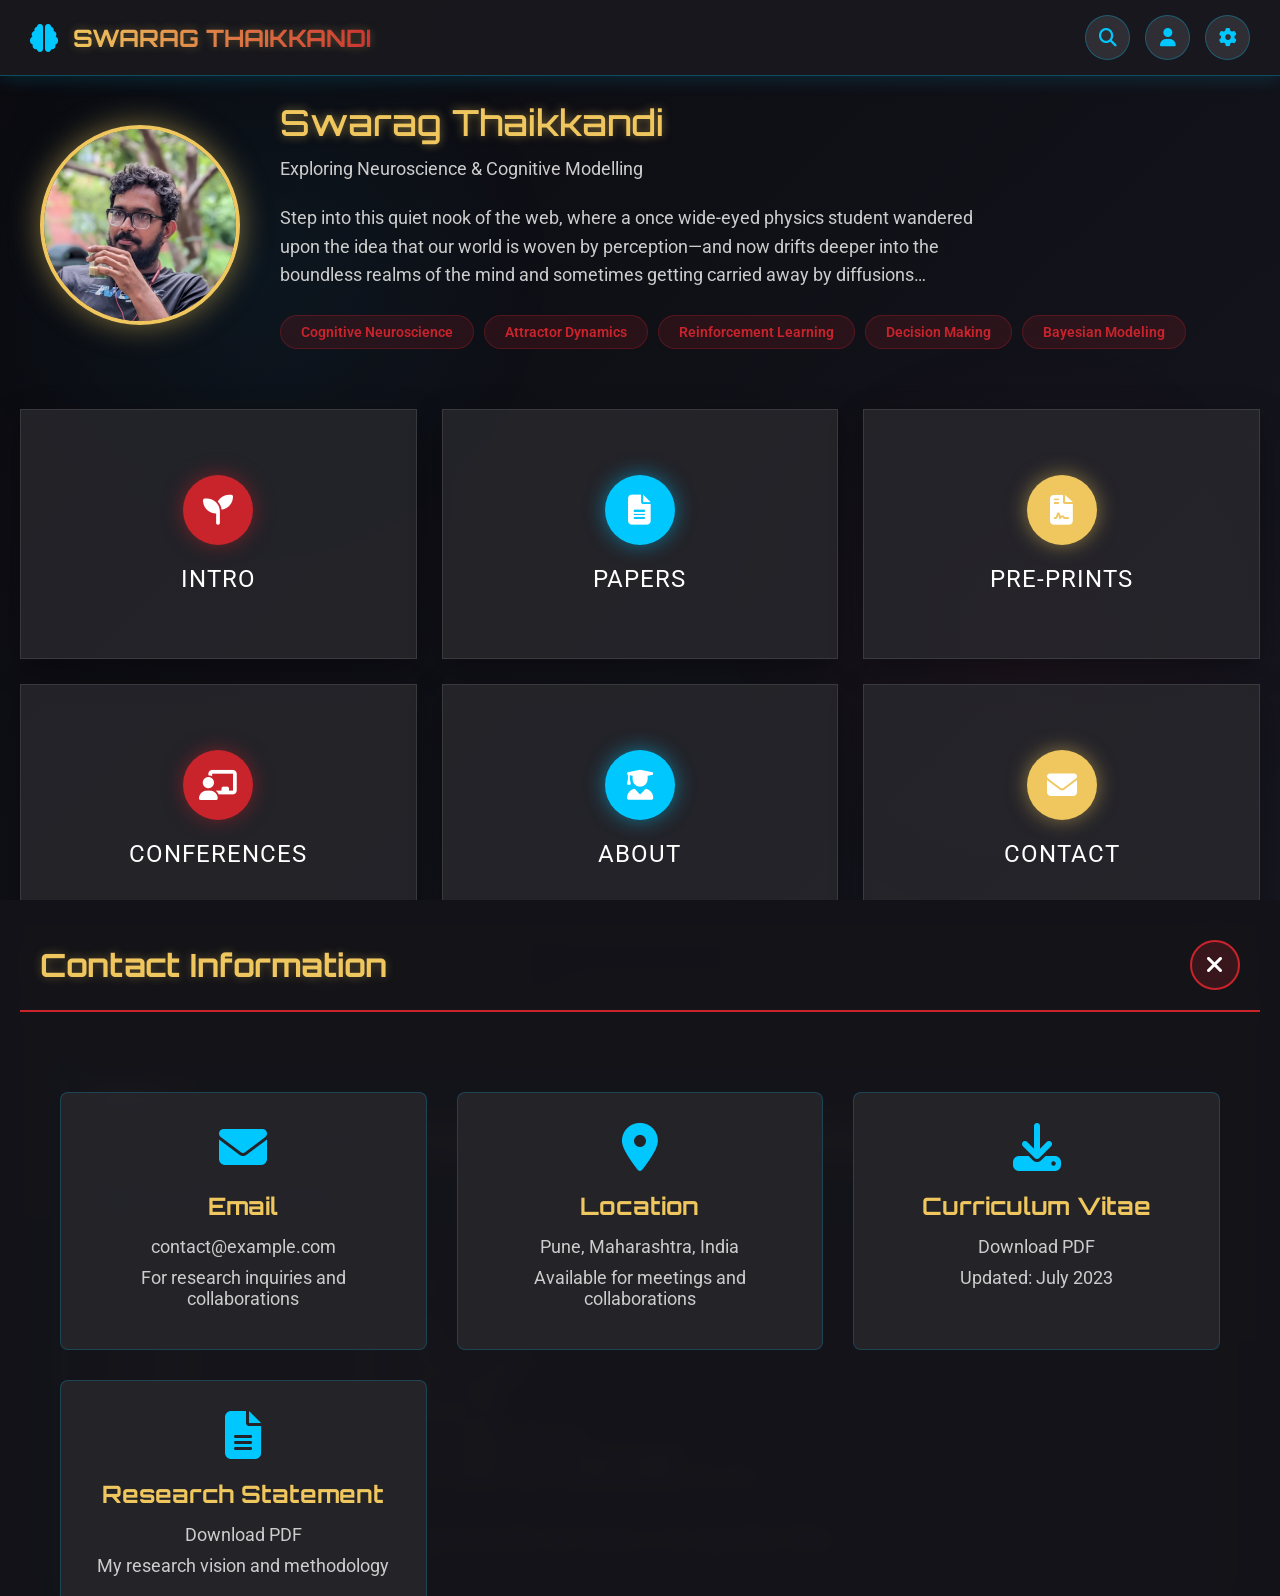
==== index.html @ bb3dae8c "Update index.html" ====
<!DOCTYPE html>
<html lang="en">
<head>
    <meta charset="UTF-8">
    <meta name="viewport" content="width=device-width, initial-scale=1.0">
    <title>Swarag Thaikkandi | Researcher</title>
    <link rel="stylesheet" href="https://cdnjs.cloudflare.com/ajax/libs/font-awesome/6.4.0/css/all.min.css">
    <link href="https://fonts.googleapis.com/css2?family=Orbitron:wght@400;500;700&family=Roboto:wght@300;400;500&display=swap" rel="stylesheet">
    <style>
        * {
            margin: 0;
            padding: 0;
            box-sizing: border-box;
        }

        :root {
            --ironman-red: #C9242C;
            --ironman-gold: #F0C75E;
            --arc-reactor-blue: #00C8FF;
            --windows-dark: #1D1D1D;
            --windows-gray: #3A3A3A;
            --windows-light: #F2F2F2;
            --transition: all 0.5s cubic-bezier(0.2, 0.8, 0.2, 1);
        }

        body {
            background: linear-gradient(135deg, #0a0a0f 0%, #1a1a25 100%);
            color: #fff;
            font-family: 'Roboto', sans-serif;
            min-height: 100vh;
            overflow-x: hidden;
            position: relative;
        }

        body::before {
            content: "";
            position: fixed;
            top: 0;
            left: 0;
            width: 100%;
            height: 100%;
            background: 
                radial-gradient(circle at 20% 30%, rgba(0, 200, 255, 0.05) 0%, transparent 25%),
                radial-gradient(circle at 80% 70%, rgba(192, 36, 44, 0.05) 0%, transparent 25%);
            z-index: -1;
            pointer-events: none;
        }

        /* Header with Iron Man styling */
        .app-bar {
            position: fixed;
            top: 0;
            left: 0;
            width: 100%;
            background: rgba(25, 25, 30, 0.95);
            backdrop-filter: blur(10px);
            padding: 15px 30px;
            display: flex;
            justify-content: space-between;
            align-items: center;
            z-index: 1000;
            box-shadow: 0 0 20px rgba(0, 200, 255, 0.2);
            border-bottom: 1px solid rgba(0, 200, 255, 0.3);
        }

        .app-title {
            display: flex;
            align-items: center;
            gap: 15px;
        }

        .app-title i {
            color: var(--arc-reactor-blue);
            font-size: 28px;
            animation: pulse 2s infinite;
        }

        .app-title h1 {
            font-family: 'Orbitron', sans-serif;
            font-weight: 700;
            font-size: 24px;
            background: linear-gradient(to right, var(--ironman-gold), var(--ironman-red));
            -webkit-background-clip: text;
            -webkit-text-fill-color: transparent;
            text-shadow: 0 0 10px rgba(240, 199, 94, 0.3);
        }

        .app-actions {
            display: flex;
            gap: 15px;
        }

        .app-btn {
            width: 45px;
            height: 45px;
            border-radius: 50%;
            background: rgba(255, 255, 255, 0.1);
            display: flex;
            align-items: center;
            justify-content: center;
            color: var(--arc-reactor-blue);
            font-size: 18px;
            transition: var(--transition);
            cursor: pointer;
            border: 1px solid rgba(0, 200, 255, 0.3);
        }

        .app-btn:hover {
            background: rgba(0, 200, 255, 0.2);
            transform: scale(1.1);
            box-shadow: 0 0 15px rgba(0, 200, 255, 0.4);
        }

        /* Main container */
        .start-screen {
            padding: 100px 20px 50px;
            max-width: 1400px;
            margin: 0 auto;
        }

        .profile-section {
            display: flex;
            align-items: center;
            gap: 40px;
            margin-bottom: 60px;
            padding: 0 20px;
        }

        .profile-image {
            width: 200px;
            height: 200px;
            border-radius: 50%;
            overflow: hidden;
            position: relative;
            border: 4px solid var(--ironman-gold);
            box-shadow: 0 0 30px rgba(240, 199, 94, 0.5);
        }

        .profile-image::before {
            content: "";
            position: absolute;
            top: -5px;
            left: -5px;
            right: -5px;
            bottom: -5px;
            border-radius: 50%;
            background: linear-gradient(45deg, var(--ironman-red), var(--ironman-gold), var(--arc-reactor-blue));
            z-index: -1;
            animation: rotate 10s linear infinite;
        }

        .profile-image img {
            width: 100%;
            height: 100%;
            object-fit: cover;
        }

        .profile-content {
            flex: 1;
        }

        .profile-content h2 {
            font-family: 'Orbitron', sans-serif;
            font-size: 36px;
            font-weight: 500;
            margin-bottom: 10px;
            color: var(--ironman-gold);
            text-shadow: 0 0 10px rgba(240, 199, 94, 0.5);
        }

        .profile-content p {
            font-size: 18px;
            margin-bottom: 20px;
            color: #ccc;
            max-width: 700px;
            line-height: 1.6;
        }

        .academic-tags {
            display: flex;
            flex-wrap: wrap;
            gap: 10px;
            margin-top: 25px;
        }

        .academic-tag {
            background: rgba(192, 36, 44, 0.15);
            color: var(--ironman-red);
            padding: 8px 20px;
            border-radius: 30px;
            font-size: 14px;
            font-weight: 600;
            border: 1px solid rgba(192, 36, 44, 0.3);
            transition: var(--transition);
        }

        .academic-tag:hover {
            background: rgba(192, 36, 44, 0.3);
            transform: translateY(-3px);
        }

        /* Windows 8 Tiles with flipping effect */
        .tiles-container {
            display: grid;
            grid-template-columns: repeat(auto-fill, minmax(300px, 1fr));
            gap: 25px;
            margin-top: 30px;
        }

        .tile-container {
            perspective: 1000px;
            height: 250px;
        }

        .win8-tile {
            width: 100%;
            height: 100%;
            position: relative;
            transform-style: preserve-3d;
            transition: transform 0.8s cubic-bezier(0.4, 0.2, 0.2, 1);
            cursor: pointer;
            border-radius: 0;
        }

        .tile-container:hover .win8-tile {
            transform: rotateY(180deg);
        }

        .tile-face {
            position: absolute;
            width: 100%;
            height: 100%;
            backface-visibility: hidden;
            display: flex;
            flex-direction: column;
            padding: 25px;
            overflow: hidden;
            border: 1px solid rgba(255, 255, 255, 0.1);
            box-shadow: 0 10px 30px rgba(0, 0, 0, 0.3);
        }

        .tile-front {
            background: rgba(40, 40, 45, 0.8);
            justify-content: center;
            align-items: center;
            text-align: center;
        }

        .tile-back {
            background: rgba(30, 30, 35, 0.95);
            transform: rotateY(180deg);
            justify-content: space-between;
        }

        .tile-icon {
            width: 70px;
            height: 70px;
            background: var(--ironman-red);
            border-radius: 50%;
            display: flex;
            align-items: center;
            justify-content: center;
            margin-bottom: 20px;
            color: white;
            font-size: 30px;
            box-shadow: 0 0 20px rgba(192, 36, 44, 0.5);
        }

        .tile-front h3 {
            font-size: 24px;
            font-weight: 400;
            color: #fff;
            text-transform: uppercase;
            letter-spacing: 1px;
        }

        .tile-back h4 {
            font-size: 20px;
            font-weight: 500;
            color: var(--ironman-gold);
            margin-bottom: 15px;
            font-family: 'Orbitron', sans-serif;
        }

        .tile-back p {
            color: #aaa;
            font-size: 15px;
            line-height: 1.6;
            margin-bottom: 15px;
        }

        .tile-back .tile-btn {
            align-self: flex-start;
            padding: 10px 25px;
            background: transparent;
            color: var(--arc-reactor-blue);
            border: 2px solid var(--arc-reactor-blue);
            font-weight: 600;
            font-size: 14px;
            cursor: pointer;
            transition: var(--transition);
            text-decoration: none;
            display: inline-flex;
            align-items: center;
            gap: 8px;
        }

        .tile-back .tile-btn:hover {
            background: rgba(0, 200, 255, 0.15);
            box-shadow: 0 0 15px rgba(0, 200, 255, 0.3);
        }

        /* Color Variations */
        .tile-blue .tile-icon {
            background: var(--arc-reactor-blue);
            box-shadow: 0 0 20px rgba(0, 200, 255, 0.5);
        }

        .tile-gold .tile-icon {
            background: var(--ironman-gold);
            box-shadow: 0 0 20px rgba(240, 199, 94, 0.5);
        }

        .tile-red .tile-icon {
            background: var(--ironman-red);
            box-shadow: 0 0 20px rgba(192, 36, 44, 0.5);
        }

        /* Section Panels */
        .section-panel {
            position: fixed;
            top: 0;
            left: 0;
            width: 100%;
            height: 100%;
            background: rgba(20, 20, 25, 0.95);
            backdrop-filter: blur(10px);
            z-index: 2000;
            padding: 20px;
            overflow-y: auto;
            transform: translateY(100%);
            transition: transform 0.8s cubic-bezier(0.4, 0.2, 0.2, 1);
            display: flex;
            flex-direction: column;
        }

        .section-panel.active {
            transform: translateY(0);
        }

        .panel-header {
            display: flex;
            justify-content: space-between;
            align-items: center;
            padding: 20px;
            border-bottom: 2px solid var(--ironman-red);
            margin-bottom: 30px;
        }

        .panel-header h2 {
            font-family: 'Orbitron', sans-serif;
            font-size: 32px;
            color: var(--ironman-gold);
            text-shadow: 0 0 10px rgba(240, 199, 94, 0.3);
        }

        .close-btn {
            width: 50px;
            height: 50px;
            border-radius: 50%;
            background: rgba(192, 36, 44, 0.2);
            display: flex;
            align-items: center;
            justify-content: center;
            color: #fff;
            font-size: 24px;
            cursor: pointer;
            transition: var(--transition);
            border: 2px solid var(--ironman-red);
        }

        .close-btn:hover {
            background: var(--ironman-red);
            transform: rotate(90deg);
        }

        .panel-content {
            padding: 20px;
            flex: 1;
            max-width: 1200px;
            margin: 0 auto;
            width: 100%;
        }

        /* Publication Sections */
        .pub-grid {
            display: grid;
            grid-template-columns: repeat(auto-fill, minmax(500px, 1fr));
            gap: 30px;
        }

        .pub-item {
            background: rgba(40, 40, 45, 0.8);
            padding: 25px;
            border-left: 4px solid var(--arc-reactor-blue);
            transition: var(--transition);
            position: relative;
            overflow: hidden;
        }

        .pub-item::before {
            content: "";
            position: absolute;
            top: 0;
            left: 0;
            width: 100%;
            height: 100%;
            background: linear-gradient(45deg, transparent, rgba(0, 200, 255, 0.05), transparent);
            z-index: -1;
        }

        .pub-item:hover {
            transform: translateY(-5px);
            box-shadow: 0 10px 30px rgba(0, 0, 0, 0.4);
            border-left: 4px solid var(--ironman-gold);
        }

        .pub-item h3 {
            font-size: 20px;
            font-weight: 500;
            margin-bottom: 12px;
            color: #fff;
        }

        .pub-authors {
            color: var(--arc-reactor-blue);
            margin-bottom: 12px;
            font-style: italic;
        }

        .pub-journal {
            color: var(--ironman-gold);
            font-weight: 600;
            margin-bottom: 15px;
            display: flex;
            align-items: center;
            gap: 8px;
        }

        .pub-journal i {
            color: var(--ironman-red);
        }

        .pub-links {
            display: flex;
            gap: 15px;
            margin-top: 20px;
        }

        .pub-link {
            display: flex;
            align-items: center;
            gap: 6px;
            color: var(--arc-reactor-blue);
            font-weight: 600;
            text-decoration: none;
            transition: var(--transition);
            padding: 8px 15px;
            background: rgba(0, 200, 255, 0.1);
            border-radius: 4px;
        }

        .pub-link:hover {
            background: rgba(0, 200, 255, 0.2);
            color: #fff;
        }
        
        /* New About and Code panel styles */
        .timeline {
            position: relative;
            max-width: 1000px;
            margin: 0 auto;
        }
        
        .timeline::before {
            content: '';
            position: absolute;
            width: 4px;
            background: var(--arc-reactor-blue);
            top: 0;
            bottom: 0;
            left: 50px;
            margin-left: -2px;
        }
        
        .timeline-item {
            position: relative;
            margin-bottom: 40px;
            display: flex;
        }
        
        .timeline-icon {
            width: 60px;
            height: 60px;
            border-radius: 50%;
            background: var(--ironman-red);
            display: flex;
            align-items: center;
            justify-content: center;
            color: white;
            font-size: 24px;
            margin-right: 30px;
            flex-shrink: 0;
            z-index: 1;
        }
        
        .timeline-content {
            background: rgba(40, 40, 45, 0.8);
            padding: 30px;
            border-radius: 8px;
            border-left: 4px solid var(--ironman-gold);
            flex-grow: 1;
        }
        
        .timeline-content h3 {
            color: var(--ironman-gold);
            margin-bottom: 15px;
        }
        
        .timeline-content p {
            color: #ccc;
            line-height: 1.6;
            margin-bottom: 10px;
        }
        
        .timeline-content ul {
            margin-top: 15px;
            padding-left: 20px;
        }
        
        .timeline-content li {
            margin-bottom: 8px;
            color: #ccc;
        }
        
        .skills-grid {
            display: grid;
            grid-template-columns: repeat(auto-fill, minmax(200px, 1fr));
            gap: 15px;
            margin-top: 15px;
        }
        
        .skill-card {
            background: rgba(30, 30, 35, 0.8);
            padding: 20px;
            border-radius: 8px;
            border: 1px solid rgba(0, 200, 255, 0.2);
        }
        
        .skill-card h4 {
            color: var(--arc-reactor-blue);
            margin-bottom: 10px;
            font-size: 16px;
        }
        
        .skill-card p {
            font-size: 14px;
            color: #aaa;
        }
        
        /* Code panel styles */
        .code-preview {
            background: #1a1a25;
            padding: 20px;
            border-radius: 8px;
            overflow: auto;
            margin: 20px 0;
            border: 1px solid rgba(0, 200, 255, 0.2);
        }
        
        .code-preview pre {
            color: #f8f8f2;
            font-family: 'Courier New', monospace;
            font-size: 14px;
            line-height: 1.5;
            margin: 0;
        }
        
        .feature-list {
            columns: 2;
            column-gap: 30px;
            margin: 20px 0;
        }
        
        .feature-list li {
            margin-bottom: 10px;
            color: #ccc;
            break-inside: avoid;
        }

        /* Contact Panel */
        .contact-info {
            display: grid;
            grid-template-columns: repeat(auto-fill, minmax(300px, 1fr));
            gap: 30px;
            margin-top: 30px;
        }

        .contact-card {
            background: rgba(40, 40, 45, 0.8);
            padding: 30px;
            border-radius: 8px;
            border: 1px solid rgba(0, 200, 255, 0.2);
            transition: var(--transition);
            text-align: center;
        }

        .contact-card:hover {
            transform: translateY(-10px);
            border-color: var(--ironman-red);
            box-shadow: 0 10px 30px rgba(192, 36, 44, 0.3);
        }

        .contact-card i {
            font-size: 48px;
            color: var(--arc-reactor-blue);
            margin-bottom: 20px;
        }

        .contact-card h3 {
            font-size: 24px;
            color: var(--ironman-gold);
            margin-bottom: 15px;
            font-family: 'Orbitron', sans-serif;
        }

        .contact-card p, .contact-card a {
            color: #ccc;
            font-size: 18px;
            text-decoration: none;
            transition: var(--transition);
            display: block;
            margin-bottom: 10px;
        }

        .contact-card a:hover {
            color: var(--arc-reactor-blue);
        }

        /* Footer */
        footer {
            background: rgba(15, 15, 20, 0.95);
            padding: 60px 20px 40px;
            margin-top: 80px;
            text-align: center;
            border-top: 1px solid rgba(0, 200, 255, 0.2);
        }

        .social-icons {
            display: flex;
            justify-content: center;
            gap: 25px;
            margin: 40px 0;
        }

        .social-icon {
            width: 60px;
            height: 60px;
            border-radius: 50%;
            background: rgba(40, 40, 45, 0.8);
            display: flex;
            align-items: center;
            justify-content: center;
            color: var(--arc-reactor-blue);
            font-size: 24px;
            transition: var(--transition);
            border: 1px solid rgba(0, 200, 255, 0.3);
        }

        .social-icon:hover {
            background: rgba(0, 200, 255, 0.2);
            transform: translateY(-8px);
            box-shadow: 0 10px 20px rgba(0, 200, 255, 0.3);
        }

        .copyright {
            color: #888;
            font-size: 14px;
            margin-top: 30px;
        }

        /* Animations */
        @keyframes pulse {
            0% { opacity: 0.8; }
            50% { opacity: 1; text-shadow: 0 0 15px rgba(0, 200, 255, 0.8); }
            100% { opacity: 0.8; }
        }

        @keyframes rotate {
            0% { transform: rotate(0deg); }
            100% { transform: rotate(360deg); }
        }

        @keyframes float {
            0% { transform: translateY(0px); }
            50% { transform: translateY(-15px); }
            100% { transform: translateY(0px); }
        }

        .tile-animate {
            animation: float 6s ease-in-out infinite;
        }

        .tile-delay-1 { animation-delay: 0.2s; }
        .tile-delay-2 { animation-delay: 0.4s; }
        .tile-delay-3 { animation-delay: 0.6s; }
        .tile-delay-4 { animation-delay: 0.8s; }

        /* Responsive */
        @media (max-width: 1000px) {
            .profile-section {
                flex-direction: column;
                text-align: center;
            }
            
            .academic-tags {
                justify-content: center;
            }
            
            .pub-grid {
                grid-template-columns: 1fr;
            }
            
            .feature-list {
                columns: 1;
            }
        }

        @media (max-width: 768px) {
            .tiles-container {
                grid-template-columns: 1fr;
            }
            
            .app-title h1 {
                font-size: 20px;
            }
            
            .profile-content h2 {
                font-size: 28px;
            }
            
            .panel-header h2 {
                font-size: 24px;
            }
            
            .contact-info {
                grid-template-columns: 1fr;
            }
            
            .timeline::before {
                left: 30px;
            }
            
            .timeline-item {
                flex-direction: column;
            }
            
            .timeline-icon {
                margin-right: 0;
                margin-bottom: 20px;
            }
        }
    </style>
</head>
<body>
    <!-- App Bar -->
    <div class="app-bar">
        <div class="app-title">
            <i class="fas fa-brain"></i>
            <h1>SWARAG THAIKKANDI</h1>
        </div>
        <div class="app-actions">
            <div class="app-btn">
                <i class="fas fa-search"></i>
            </div>
            <div class="app-btn">
                <i class="fas fa-user"></i>
            </div>
            <div class="app-btn">
                <i class="fas fa-cog"></i>
            </div>
        </div>
    </div>

    <!-- Start Screen -->
    <div class="start-screen">
        <div class="profile-section">
            <div class="profile-image tile-animate">
                <img src="images/142320710.png" alt="Swarag Thaikkandi">
            </div>
            <div class="profile-content">
                <h2>Swarag Thaikkandi</h2>
                <p>Exploring Neuroscience & Cognitive Modelling</p>
                <p>Step into this quiet nook of the web, where a once wide-eyed physics student wandered upon the idea that our world is woven by perception—and now drifts deeper into the boundless realms of the mind and sometimes getting carried away by diffusions…</p>
                
                <div class="academic-tags">
                    <div class="academic-tag">Cognitive Neuroscience</div>
                    <div class="academic-tag">Attractor Dynamics</div>
                    <div class="academic-tag">Reinforcement Learning</div>
                    <div class="academic-tag">Decision Making</div>
                    <div class="academic-tag">Bayesian Modeling</div>
                </div>
            </div>
        </div>

        <!-- Windows 8 Tiles with flipping effect -->
        <div class="tiles-container">
            <!-- Intro Tile -->
            <div class="tile-container">
                <div class="win8-tile" data-section="intro">
                    <div class="tile-face tile-front tile-red">
                        <div class="tile-icon">
                            <i class="fas fa-seedling"></i>
                        </div>
                        <h3>Intro</h3>
                    </div>
                    <div class="tile-face tile-back">
                        <h4>My Journey</h4>
                        <p>From physics to neuroscience and cognitive modeling. Explore my academic evolution and research philosophy.</p>
                        <a class="tile-btn open-section">
                            <i class="fas fa-book-open"></i> Read More
                        </a>
                    </div>
                </div>
            </div>

            <!-- Papers Tile -->
            <div class="tile-container">
                <div class="win8-tile" data-section="papers">
                    <div class="tile-face tile-front tile-blue">
                        <div class="tile-icon">
                            <i class="fas fa-file-alt"></i>
                        </div>
                        <h3>Papers</h3>
                    </div>
                    <div class="tile-face tile-back">
                        <h4>Published Research</h4>
                        <p>Peer-reviewed journal articles and publications in neuroscience and cognitive science.</p>
                        <a class="tile-btn open-section">
                            <i class="fas fa-scroll"></i> View Publications
                        </a>
                    </div>
                </div>
            </div>

            <!-- Pre-prints Tile -->
            <div class="tile-container">
                <div class="win8-tile" data-section="preprints">
                    <div class="tile-face tile-front tile-gold">
                        <div class="tile-icon">
                            <i class="fas fa-file-contract"></i>
                        </div>
                        <h3>Pre-prints</h3>
                    </div>
                    <div class="tile-face tile-back">
                        <h4>Work in Progress</h4>
                        <p>Pre-print publications and ongoing research projects awaiting peer review.</p>
                        <a class="tile-btn open-section">
                            <i class="fas fa-cloud-download-alt"></i> Access Pre-prints
                        </a>
                    </div>
                </div>
            </div>

            <!-- Conferences Tile -->
            <div class="tile-container">
                <div class="win8-tile" data-section="conferences">
                    <div class="tile-face tile-front tile-red">
                        <div class="tile-icon">
                            <i class="fas fa-chalkboard-teacher"></i>
                        </div>
                        <h3>Conferences</h3>
                    </div>
                    <div class="tile-face tile-back">
                        <h4>Presentations & Talks</h4>
                        <p>Conference proceedings, presentations, and invited talks in cognitive science.</p>
                        <a class="tile-btn open-section">
                            <i class="fas fa-microphone"></i> View Presentations
                        </a>
                    </div>
                </div>
            </div>

            <!-- About Tile -->
            <div class="tile-container">
                <div class="win8-tile" data-section="about">
                    <div class="tile-face tile-front tile-blue">
                        <div class="tile-icon">
                            <i class="fas fa-user-graduate"></i>
                        </div>
                        <h3>About</h3>
                    </div>
                    <div class="tile-face tile-back">
                        <h4>Academic Background</h4>
                        <p>My education, research interests, technical skills, and academic journey timeline.</p>
                        <a class="tile-btn open-section">
                            <i class="fas fa-history"></i> Explore Timeline
                        </a>
                    </div>
                </div>
            </div>

            <!-- Contact Tile -->
            <div class="tile-container">
                <div class="win8-tile" data-section="contact">
                    <div class="tile-face tile-front tile-gold">
                        <div class="tile-icon">
                            <i class="fas fa-envelope"></i>
                        </div>
                        <h3>Contact</h3>
                    </div>
                    <div class="tile-face tile-back">
                        <h4>Get In Touch</h4>
                        <p>Connect with me for collaborations, speaking engagements, or research inquiries.</p>
                        <a class="tile-btn open-section">
                            <i class="fas fa-paper-plane"></i> Reach Out
                        </a>
                    </div>
                </div>
            </div>

            <!-- Code Tile -->
            <div class="tile-container">
                <div class="win8-tile" data-section="code">
                    <div class="tile-face tile-front tile-red">
                        <div class="tile-icon">
                            <i class="fas fa-code"></i>
                        </div>
                        <h3>Code</h3>
                    </div>
                    <div class="tile-face tile-back">
                        <h4>Projects & Tools</h4>
                        <p>Open-source repositories, libraries, and tools developed for neuroscience research.</p>
                        <a class="tile-btn open-section">
                            <i class="fab fa-github"></i> Explore Code
                        </a>
                    </div>
                </div>
            </div>

            <!-- Blog Tile -->
            <div class="tile-container">
                <a href="https://swaragthaikkandi.blogspot.com" target="_blank" class="win8-tile">
                    <div class="tile-face tile-front tile-blue">
                        <div class="tile-icon">
                            <i class="fas fa-pen-nib"></i>
                        </div>
                        <h3>Blog</h3>
                    </div>
                    <div class="tile-face tile-back">
                        <h4>Personal Reflections</h4>
                        <p>Writings on neuroscience, cognitive science, and personal research experiences.</p>
                        <a href="https://swaragthaikkandi.blogspot.com" class="tile-btn">
                            <i class="fas fa-feather-alt"></i> Read Blog
                        </a>
                    </div>
                </a>
            </div>
        </div>
    </div>

    <!-- Section Panels -->
    <!-- Intro Panel -->
    <div class="section-panel" id="intro-panel">
        <div class="panel-header">
            <h2>Introduction</h2>
            <div class="close-btn">
                <i class="fas fa-times"></i>
            </div>
        </div>
        <div class="panel-content">
            <div class="pub-item">
                <h3>My Academic Journey</h3>
                <p>Raised in the heart of a village in Kerala, my academic journey emerged from contemplations on the meaning of self, life, and the enigma of reality. What particularly fascinated me was the intricate interplay between financial decisions, especially in a middle-class setting, and the pervasive spread of superstitious beliefs.</p>
                
                <p>The juxtaposition of significant life choices made with little deliberation alongside the propagation of unfounded beliefs challenged my understanding of objective truth. It compelled me to reevaluate reality through the lens of subjective beliefs, resembling the adaptive nature of a Bayesian model. This dual fascination forms the core of my research interests in neuroscience, decision-making, and cognitive modelling.</p>
                
                <p>I first fell for physics during my early days at IISER Pune. In my second year, I found myself wondering if there might be something even deeper than the physical reality we probe with equations and experiments—what truly shapes the world we perceive? A conversation with a humanities professor led me to Carlos Castaneda’s Teachings of Don Juan.</p>
            </div>
        </div>
    </div>
    
    <!-- Papers Panel -->
    <div class="section-panel" id="papers-panel">
        <div class="panel-header">
            <h2>Journal Publications</h2>
            <div class="close-btn">
                <i class="fas fa-times"></i>
            </div>
        </div>
        <div class="panel-content">
            <div class="pub-grid">
                <div class="pub-item">
                    <h3>Interpersonal heart rate synchrony predicts effective information processing in a naturalistic group decision-making task</h3>
                    <p class="pub-authors">Sharika, K. M., Thaikkandi, S., Nivedita, & Platt, M. L.</p>
                    <p class="pub-journal"><i class="fas fa-book"></i> Proceedings of the National Academy of Sciences 121(21), e2313801121</p>
                    <div class="pub-links">
                        <a href="https://doi.org/10.1073/pnas.2313801121" class="pub-link" target="_blank">
                            <i class="fas fa-external-link-alt"></i> View Publication
                        </a>
                        <a href="#" class="pub-link" target="_blank">
                            <i class="fas fa-file-pdf"></i> PDF
                        </a>
                    </div>
                </div>
            </div>
        </div>
    </div>
    
    <!-- Pre-prints Panel -->
    <div class="section-panel" id="preprints-panel">
        <div class="panel-header">
            <h2>Pre-print Publications</h2>
            <div class="close-btn">
                <i class="fas fa-times"></i>
            </div>
        </div>
        <div class="panel-content">
            <div class="pub-grid">
                <div class="pub-item">
                    <h3>Analyzing time series of unequal durations using Multidimensional Recurrence Quantification Analysis (MdRQA): validation and implementation using Python</h3>
                    <p class="pub-authors">Thaikkandi, S., Sharika, K. M.</p>
                    <p class="pub-journal"><i class="fas fa-archive"></i> arXiv preprint arXiv:2307.11675</p>
                    <div class="pub-links">
                        <a href="https://arxiv.org/abs/2307.11675" class="pub-link" target="_blank">
                            <i class="fas fa-external-link-alt"></i> View on arXiv
                        </a>
                        <a href="#" class="pub-link" target="_blank">
                            <i class="fas fa-file-pdf"></i> PDF
                        </a>
                    </div>
                </div>
                
                <div class="pub-item">
                    <h3>Mine is Merrier: A Process Description of the Robust In-Group Bias Across Contexts Using Perceptual-Matching Task</h3>
                    <p class="pub-authors">Baba, A., Thaikkandi, S., Verma, A.</p>
                    <p class="pub-journal"><i class="fas fa-archive"></i> PsyArxive preprint</p>
                    <div class="pub-links">
                        <a href="https://doi.org/10.31234/osf.io/s4vg8" class="pub-link" target="_blank">
                            <i class="fas fa-external-link-alt"></i> View Preprint
                        </a>
                        <a href="#" class="pub-link" target="_blank">
                            <i class="fas fa-file-pdf"></i> PDF
                        </a>
                    </div>
                </div>
            </div>
        </div>
    </div>
    
    <!-- Conferences Panel -->
    <div class="section-panel" id="conferences-panel">
        <div class="panel-header">
            <h2>Conference Presentations</h2>
            <div class="close-btn">
                <i class="fas fa-times"></i>
            </div>
        </div>
        <div class="panel-content">
            <div class="pub-grid">
                <div class="pub-item">
                    <h3>Interpersonal heart rate synchrony predicts effective group performance in a naturalistic collective decision-making task</h3>
                    <p class="pub-authors">Sharika, K. M., Thaikkandi, S., Nivedita, & Platt, M. L.</p>
                    <p class="pub-journal"><i class="fas fa-users"></i> Social and Affective Neuroscience Conference 2024. Toronto.</p>
                    <div class="pub-links">
                        <a href="https://socialaffectiveneuro.org/wp-content/uploads/2024/04/SANS-Conference-2024_Abstract-Book_April-8.pdf" class="pub-link" target="_blank">
                            <i class="fas fa-external-link-alt"></i> View Abstract Book
                        </a>
                    </div>
                </div>
                
                <div class="pub-item">
                    <h3>Effect of valence & uncertainty on reinforcement learning</h3>
                    <p class="pub-authors">Thaikkandi, S., & Sharika, K. M.</p>
                    <p class="pub-journal"><i class="fas fa-users"></i> Annual Conference of Cognitive Sciences (ACCS) 10. India.</p>
                    <div class="pub-links">
                        <a href="https://www.cgs.iitk.ac.in/user/accs10/files/ACCSX_Booklet.pdf" class="pub-link" target="_blank">
                            <i class="fas fa-external-link-alt"></i> View Booklet
                        </a>
                    </div>
                </div>
            </div>
        </div>
    </div>
    
    <!-- About Panel -->
    <div class="section-panel" id="about-panel">
        <div class="panel-header">
            <h2>About Me</h2>
            <div class="close-btn">
                <i class="fas fa-times"></i>
            </div>
        </div>
        <div class="panel-content">
            <div class="timeline">
                <div class="timeline-item">
                    <div class="timeline-icon">
                        <i class="fas fa-graduation-cap"></i>
                    </div>
                    <div class="timeline-content">
                        <h3>Indian Institute of Science Education and Research (IISER), Pune</h3>
                        <p><strong>Location:</strong> Pune, Maharashtra, India</p>
                        <p><em>
                            An autonomous institute under the Ministry of Education, Government of India.<br>
                            Declared as an Institute of National Importance by an Act of Parliament.<br>
                            Premier institute dedicated to research and teaching in the basic sciences.
                        </em></p>
                        <p><strong>Program:</strong> BS-MS Dual Degree (Division of Biology)</p>
                        <p><strong>Duration:</strong> 2018–2023</p>
                        <p><strong>CGPA:</strong> 8.2 / 10</p>
                        <p><strong>Master's Thesis:</strong> "Effect of Uncertainty and Valence in Reinforcement Learning" (GPA: 9.1 / 10)</p>
                    </div>
                </div>
                
                <div class="timeline-item">
                    <div class="timeline-icon">
                        <i class="fas fa-lightbulb"></i>
                    </div>
                    <div class="timeline-content">
                        <h3>Research Interests</h3>
                        <p>My research focuses on the intersection of neuroscience, cognitive modeling, and decision-making processes.</p>
                        <ul>
                            <li>Attractor dynamics in working memory</li>
                            <li>Reinforcement learning under uncertainty</li>
                            <li>Interpersonal physiological synchrony</li>
                            <li>Bayesian models of cognition</li>
                            <li>Social influences on decision-making</li>
                        </ul>
                    </div>
                </div>
                
                <div class="timeline-item">
                    <div class="timeline-icon">
                        <i class="fas fa-tools"></i>
                    </div>
                    <div class="timeline-content">
                        <h3>Technical Skills</h3>
                        <div class="skills-grid">
                            <div class="skill-card">
                                <h4>Programming</h4>
                                <p>Python, MATLAB, R, JavaScript</p>
                            </div>
                            <div class="skill-card">
                                <h4>Data Analysis</h4>
                                <p>Pandas, NumPy, SciPy, Statsmodels</p>
                            </div>
                            <div class="skill-card">
                                <h4>Modeling</h4>
                                <p>PyTorch, TensorFlow, Stan</p>
                            </div>
                            <div class="skill-card">
                                <h4>Visualization</h4>
                                <p>Matplotlib, Seaborn, Plotly</p>
                            </div>
                        </div>
                    </div>
                </div>
            </div>
        </div>
    </div>
    
    <!-- Code Panel -->
    <div class="section-panel" id="code-panel">
        <div class="panel-header">
            <h2>Codes & Packages</h2>
            <div class="close-btn">
                <i class="fas fa-times"></i>
            </div>
        </div>
        <div class="panel-content">
            <div class="pub-item">
                <h3>SMdRQA</h3>
                <p>SMdRQA is a Python package designed for conducting Sliding Window Multidimensional Recurrent Quantification Analysis (SMdRQA). This specialized analysis technique allows researchers to explore temporal patterns and dependencies in multidimensional data sequences using a sliding window approach.</p>
                <div class="pub-links" style="margin-top: 20px;">
                    <a href="https://swaragthaikkandi.github.io/SMdRQA/" class="pub-link" target="_blank">
                        <i class="fas fa-book"></i> Documentation
                    </a>
                    <a href="https://pypi.org/project/SMdRQA/" class="pub-link" target="_blank">
                        <i class="fab fa-python"></i> PyPI
                    </a>
                </div>
                
                <div class="code-preview">
                    <pre># Example usage of SMdRQA
from SMdRQA.RP_maker import RP_computer

from SMdRQA.Extract_from_RP import Mode
from SMdRQA.Extract_from_RP import Check_Int_Array
from SMdRQA.Extract_from_RP import Sliding_window
from SMdRQA.Extract_from_RP import Whole_window
from SMdRQA.Extract_from_RP import windowed_RP
from SMdRQA.Extract_from_RP import First_middle_last_avg
from SMdRQA.Extract_from_RP import First_middle_last_sliding_windows
from SMdRQA.Extract_from_RP import First_middle_last_sliding_windows_all_vars

# Create RPs
RP_computer(input_path, RP_dir)    # generating RPs and saving to the specified folder


# Compute RQA metrics and save
Dict_RPs=windowed_RP(window_size, 'RP')                                                      # Specifying window size and folder in which RPs are saved
First_middle_last_sliding_windows_all_vars(Dict_RPs,'example_data.csv')</pre>
                </div>
            </div>
            
            <div class="pub-item">
                <h3>Features</h3>
                <ul class="feature-list">
                    <li>Sliding window analysis of multidimensional time series</li>
                    <li>Multiple recurrence quantification measures</li>
                    <li>Efficient computation using NumPy</li>
                    <li>Comprehensive documentation with examples</li>
                    <li>Compatible with SciPy ecosystem</li>
                </ul>
            </div>
        </div>
    </div>
    
    <!-- Contact Panel -->
    <div class="section-panel" id="contact-panel">
        <div class="panel-header">
            <h2>Contact Information</h2>
            <div class="close-btn">
                <i class="fas fa-times"></i>
            </div>
        </div>
        <div class="panel-content">
            <div class="contact-info">
                <div class="contact-card">
                    <i class="fas fa-envelope"></i>
                    <h3>Email</h3>
                    <a href="mailto:contact@example.com">contact@example.com</a>
                    <p>For research inquiries and collaborations</p>
                </div>
                
                <div class="contact-card">
                    <i class="fas fa-map-marker-alt"></i>
                    <h3>Location</h3>
                    <p>Pune, Maharashtra, India</p>
                    <p>Available for meetings and collaborations</p>
                </div>
                
                <div class="contact-card">
                    <i class="fas fa-download"></i>
                    <h3>Curriculum Vitae</h3>
                    <a href="#">Download PDF</a>
                    <p>Updated: July 2023</p>
                </div>
                
                <div class="contact-card">
                    <i class="fas fa-file-alt"></i>
                    <h3>Research Statement</h3>
                    <a href="#">Download PDF</a>
                    <p>My research vision and methodology</p>
                </div>
            </div>
        </div>
    </div>

    <!-- Footer -->
    <footer>
        <div class="social-icons">
            <a href="https://x.com/swarag_t" class="social-icon" target="_blank">
                <i class="fab fa-twitter"></i>
            </a>
            <a href="https://in.linkedin.com/in/swarag-t-2b998a1b5" class="social-icon" target="_blank">
                <i class="fab fa-linkedin-in"></i>
            </a>
            <a href="https://github.com/SwaragThaikkandi" class="social-icon" target="_blank">
                <i class="fab fa-github"></i>
            </a>
            <a href="https://orcid.org/0009-0007-8101-2378" class="social-icon" target="_blank">
                <i class="fab fa-orcid"></i>
            </a>
            <a href="https://www.researchgate.net/profile/Swarag-Thaikkandi" class="social-icon" target="_blank">
                <i class="fab fa-researchgate"></i>
            </a>
            <a href="https://scholar.google.com/citations?user=fg81xJQAAAAJ&hl=en" class="social-icon" target="_blank">
                <i class="fas fa-graduation-cap"></i>
            </a>
        </div>
        
        <p class="copyright">© 2023 Swarag Thaikkandi. All rights reserved.<br></p>
    </footer>

    <script>
        // Initialize tile animations and section panels
        document.addEventListener('DOMContentLoaded', function() {
            // Add animation delays to tiles
            const tiles = document.querySelectorAll('.tile-container');
            tiles.forEach((tile, index) => {
                tile.classList.add(`tile-delay-${index % 4}`);
            });
            
            // App bar buttons functionality
            const appBtns = document.querySelectorAll('.app-btn');
            appBtns.forEach(btn => {
                btn.addEventListener('click', function() {
                    this.style.transform = 'scale(0.9)';
                    setTimeout(() => {
                        this.style.transform = '';
                    }, 300);
                    
                    // Simulate button actions
                    if (this.querySelector('.fa-search')) {
                        alert('Search functionality would open here');
                    } else if (this.querySelector('.fa-user')) {
                        alert('Profile options would appear here');
                    } else if (this.querySelector('.fa-cog')) {
                        alert('Settings panel would open here');
                    }
                });
            });
            
            // Section panel functionality
            const openButtons = document.querySelectorAll('.open-section');
            const closeButtons = document.querySelectorAll('.close-btn');
            const panels = document.querySelectorAll('.section-panel');
            
            // Open section panels
            openButtons.forEach(button => {
                button.addEventListener('click', function(e) {
                    e.preventDefault();
                    const tile = this.closest('.win8-tile');
                    const section = tile.getAttribute('data-section');
                    
                    // Hide all panels
                    panels.forEach(panel => {
                        panel.classList.remove('active');
                    });
                    
                    // Show the selected panel
                    const panelId = `${section}-panel`;
                    const panel = document.getElementById(panelId);
                    if (panel) {
                        panel.classList.add('active');
                        document.body.style.overflow = 'hidden';
                    }
                });
            });
            
            // Close section panels
            closeButtons.forEach(button => {
                button.addEventListener('click', function() {
                    const panel = this.closest('.section-panel');
                    panel.classList.remove('active');
                    document.body.style.overflow = '';
                });
            });
            
            // Close panel when clicking outside content
            panels.forEach(panel => {
                panel.addEventListener('click', function(e) {
                    if (e.target === this) {
                        this.classList.remove('active');
                        document.body.style.overflow = '';
                    }
                });
            });
        });
    </script>
</body>
</html>
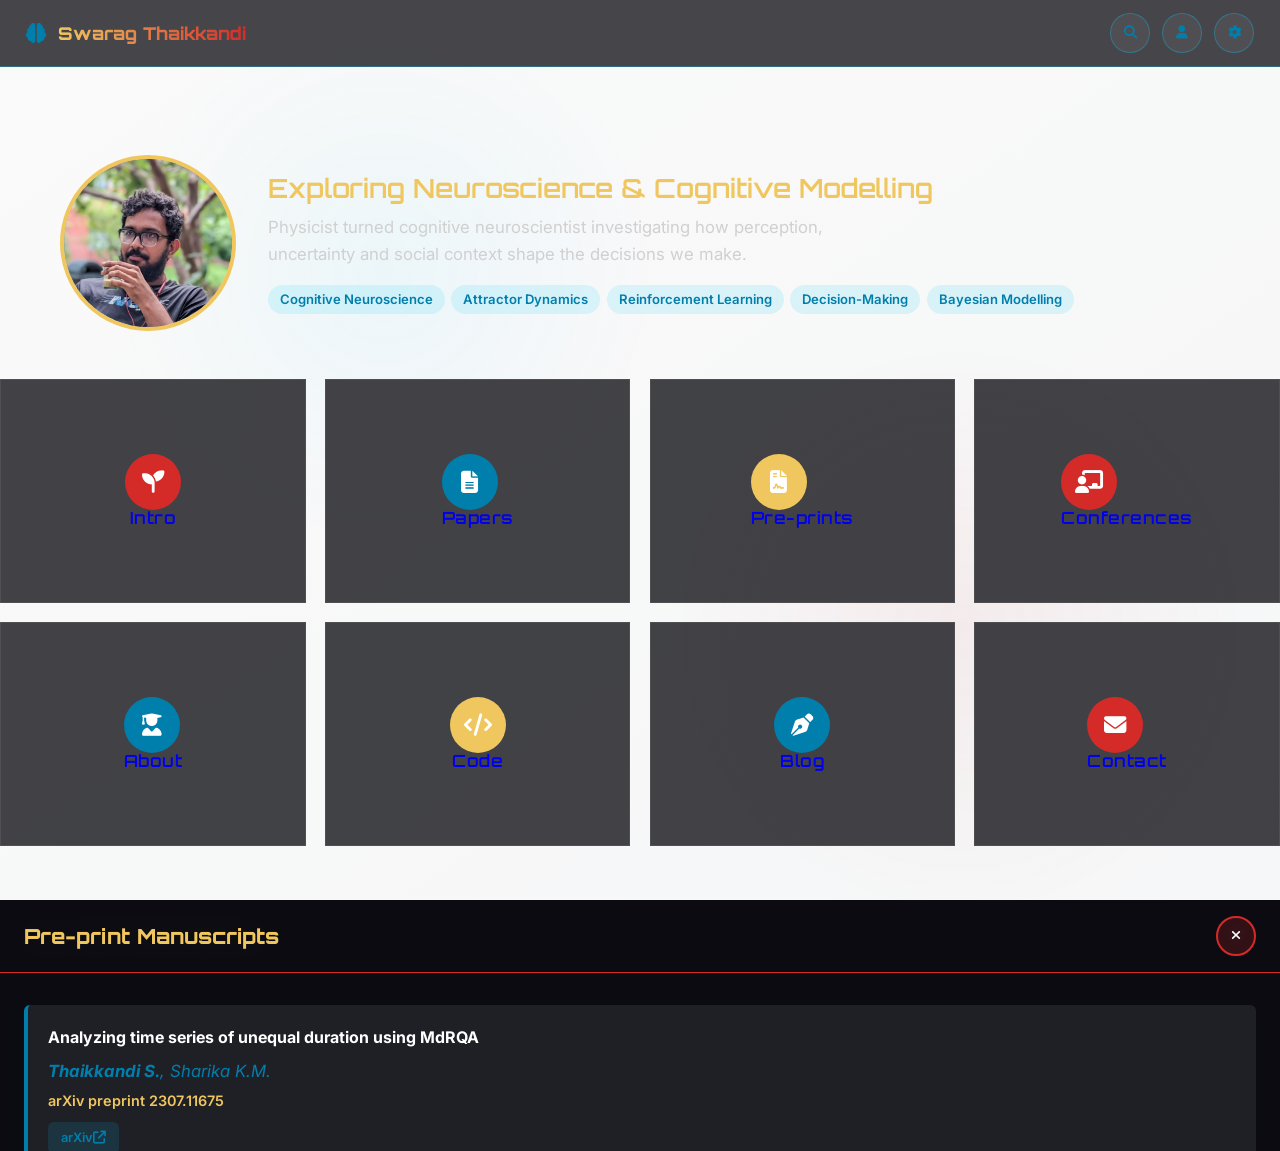
==== commit 11cb2a7a: "Update index.html" ====
--- a/index.html
+++ b/index.html
@@ -1,1373 +1,427 @@
 <!DOCTYPE html>
 <html lang="en">
 <head>
-    <meta charset="UTF-8">
-    <meta name="viewport" content="width=device-width, initial-scale=1.0">
-    <title>Swarag Thaikkandi | Researcher</title>
-    <link rel="stylesheet" href="https://cdnjs.cloudflare.com/ajax/libs/font-awesome/6.4.0/css/all.min.css">
-    <link href="https://fonts.googleapis.com/css2?family=Orbitron:wght@400;500;700&family=Roboto:wght@300;400;500&display=swap" rel="stylesheet">
-    <style>
-        * {
-            margin: 0;
-            padding: 0;
-            box-sizing: border-box;
-        }
-
-        :root {
-            --ironman-red: #C9242C;
-            --ironman-gold: #F0C75E;
-            --arc-reactor-blue: #00C8FF;
-            --windows-dark: #1D1D1D;
-            --windows-gray: #3A3A3A;
-            --windows-light: #F2F2F2;
-            --transition: all 0.5s cubic-bezier(0.2, 0.8, 0.2, 1);
-        }
-
-        body {
-            background: linear-gradient(135deg, #0a0a0f 0%, #1a1a25 100%);
-            color: #fff;
-            font-family: 'Roboto', sans-serif;
-            min-height: 100vh;
-            overflow-x: hidden;
-            position: relative;
-        }
-
-        body::before {
-            content: "";
-            position: fixed;
-            top: 0;
-            left: 0;
-            width: 100%;
-            height: 100%;
-            background: 
-                radial-gradient(circle at 20% 30%, rgba(0, 200, 255, 0.05) 0%, transparent 25%),
-                radial-gradient(circle at 80% 70%, rgba(192, 36, 44, 0.05) 0%, transparent 25%);
-            z-index: -1;
-            pointer-events: none;
-        }
-
-        /* Header with Iron Man styling */
-        .app-bar {
-            position: fixed;
-            top: 0;
-            left: 0;
-            width: 100%;
-            background: rgba(25, 25, 30, 0.95);
-            backdrop-filter: blur(10px);
-            padding: 15px 30px;
-            display: flex;
-            justify-content: space-between;
-            align-items: center;
-            z-index: 1000;
-            box-shadow: 0 0 20px rgba(0, 200, 255, 0.2);
-            border-bottom: 1px solid rgba(0, 200, 255, 0.3);
-        }
-
-        .app-title {
-            display: flex;
-            align-items: center;
-            gap: 15px;
-        }
-
-        .app-title i {
-            color: var(--arc-reactor-blue);
-            font-size: 28px;
-            animation: pulse 2s infinite;
-        }
-
-        .app-title h1 {
-            font-family: 'Orbitron', sans-serif;
-            font-weight: 700;
-            font-size: 24px;
-            background: linear-gradient(to right, var(--ironman-gold), var(--ironman-red));
-            -webkit-background-clip: text;
-            -webkit-text-fill-color: transparent;
-            text-shadow: 0 0 10px rgba(240, 199, 94, 0.3);
-        }
-
-        .app-actions {
-            display: flex;
-            gap: 15px;
-        }
-
-        .app-btn {
-            width: 45px;
-            height: 45px;
-            border-radius: 50%;
-            background: rgba(255, 255, 255, 0.1);
-            display: flex;
-            align-items: center;
-            justify-content: center;
-            color: var(--arc-reactor-blue);
-            font-size: 18px;
-            transition: var(--transition);
-            cursor: pointer;
-            border: 1px solid rgba(0, 200, 255, 0.3);
-        }
-
-        .app-btn:hover {
-            background: rgba(0, 200, 255, 0.2);
-            transform: scale(1.1);
-            box-shadow: 0 0 15px rgba(0, 200, 255, 0.4);
-        }
-
-        /* Main container */
-        .start-screen {
-            padding: 100px 20px 50px;
-            max-width: 1400px;
-            margin: 0 auto;
-        }
-
-        .profile-section {
-            display: flex;
-            align-items: center;
-            gap: 40px;
-            margin-bottom: 60px;
-            padding: 0 20px;
-        }
-
-        .profile-image {
-            width: 200px;
-            height: 200px;
-            border-radius: 50%;
-            overflow: hidden;
-            position: relative;
-            border: 4px solid var(--ironman-gold);
-            box-shadow: 0 0 30px rgba(240, 199, 94, 0.5);
-        }
-
-        .profile-image::before {
-            content: "";
-            position: absolute;
-            top: -5px;
-            left: -5px;
-            right: -5px;
-            bottom: -5px;
-            border-radius: 50%;
-            background: linear-gradient(45deg, var(--ironman-red), var(--ironman-gold), var(--arc-reactor-blue));
-            z-index: -1;
-            animation: rotate 10s linear infinite;
-        }
-
-        .profile-image img {
-            width: 100%;
-            height: 100%;
-            object-fit: cover;
-        }
-
-        .profile-content {
-            flex: 1;
-        }
-
-        .profile-content h2 {
-            font-family: 'Orbitron', sans-serif;
-            font-size: 36px;
-            font-weight: 500;
-            margin-bottom: 10px;
-            color: var(--ironman-gold);
-            text-shadow: 0 0 10px rgba(240, 199, 94, 0.5);
-        }
-
-        .profile-content p {
-            font-size: 18px;
-            margin-bottom: 20px;
-            color: #ccc;
-            max-width: 700px;
-            line-height: 1.6;
-        }
-
-        .academic-tags {
-            display: flex;
-            flex-wrap: wrap;
-            gap: 10px;
-            margin-top: 25px;
-        }
-
-        .academic-tag {
-            background: rgba(192, 36, 44, 0.15);
-            color: var(--ironman-red);
-            padding: 8px 20px;
-            border-radius: 30px;
-            font-size: 14px;
-            font-weight: 600;
-            border: 1px solid rgba(192, 36, 44, 0.3);
-            transition: var(--transition);
-        }
-
-        .academic-tag:hover {
-            background: rgba(192, 36, 44, 0.3);
-            transform: translateY(-3px);
-        }
-
-        /* Windows 8 Tiles with flipping effect */
-        .tiles-container {
-            display: grid;
-            grid-template-columns: repeat(auto-fill, minmax(300px, 1fr));
-            gap: 25px;
-            margin-top: 30px;
-        }
-
-        .tile-container {
-            perspective: 1000px;
-            height: 250px;
-        }
-
-        .win8-tile {
-            width: 100%;
-            height: 100%;
-            position: relative;
-            transform-style: preserve-3d;
-            transition: transform 0.8s cubic-bezier(0.4, 0.2, 0.2, 1);
-            cursor: pointer;
-            border-radius: 0;
-        }
-
-        .tile-container:hover .win8-tile {
-            transform: rotateY(180deg);
-        }
-
-        .tile-face {
-            position: absolute;
-            width: 100%;
-            height: 100%;
-            backface-visibility: hidden;
-            display: flex;
-            flex-direction: column;
-            padding: 25px;
-            overflow: hidden;
-            border: 1px solid rgba(255, 255, 255, 0.1);
-            box-shadow: 0 10px 30px rgba(0, 0, 0, 0.3);
-        }
-
-        .tile-front {
-            background: rgba(40, 40, 45, 0.8);
-            justify-content: center;
-            align-items: center;
-            text-align: center;
-        }
-
-        .tile-back {
-            background: rgba(30, 30, 35, 0.95);
-            transform: rotateY(180deg);
-            justify-content: space-between;
-        }
-
-        .tile-icon {
-            width: 70px;
-            height: 70px;
-            background: var(--ironman-red);
-            border-radius: 50%;
-            display: flex;
-            align-items: center;
-            justify-content: center;
-            margin-bottom: 20px;
-            color: white;
-            font-size: 30px;
-            box-shadow: 0 0 20px rgba(192, 36, 44, 0.5);
-        }
-
-        .tile-front h3 {
-            font-size: 24px;
-            font-weight: 400;
-            color: #fff;
-            text-transform: uppercase;
-            letter-spacing: 1px;
-        }
-
-        .tile-back h4 {
-            font-size: 20px;
-            font-weight: 500;
-            color: var(--ironman-gold);
-            margin-bottom: 15px;
-            font-family: 'Orbitron', sans-serif;
-        }
-
-        .tile-back p {
-            color: #aaa;
-            font-size: 15px;
-            line-height: 1.6;
-            margin-bottom: 15px;
-        }
-
-        .tile-back .tile-btn {
-            align-self: flex-start;
-            padding: 10px 25px;
-            background: transparent;
-            color: var(--arc-reactor-blue);
-            border: 2px solid var(--arc-reactor-blue);
-            font-weight: 600;
-            font-size: 14px;
-            cursor: pointer;
-            transition: var(--transition);
-            text-decoration: none;
-            display: inline-flex;
-            align-items: center;
-            gap: 8px;
-        }
-
-        .tile-back .tile-btn:hover {
-            background: rgba(0, 200, 255, 0.15);
-            box-shadow: 0 0 15px rgba(0, 200, 255, 0.3);
-        }
-
-        /* Color Variations */
-        .tile-blue .tile-icon {
-            background: var(--arc-reactor-blue);
-            box-shadow: 0 0 20px rgba(0, 200, 255, 0.5);
-        }
-
-        .tile-gold .tile-icon {
-            background: var(--ironman-gold);
-            box-shadow: 0 0 20px rgba(240, 199, 94, 0.5);
-        }
-
-        .tile-red .tile-icon {
-            background: var(--ironman-red);
-            box-shadow: 0 0 20px rgba(192, 36, 44, 0.5);
-        }
-
-        /* Section Panels */
-        .section-panel {
-            position: fixed;
-            top: 0;
-            left: 0;
-            width: 100%;
-            height: 100%;
-            background: rgba(20, 20, 25, 0.95);
-            backdrop-filter: blur(10px);
-            z-index: 2000;
-            padding: 20px;
-            overflow-y: auto;
-            transform: translateY(100%);
-            transition: transform 0.8s cubic-bezier(0.4, 0.2, 0.2, 1);
-            display: flex;
-            flex-direction: column;
-        }
-
-        .section-panel.active {
-            transform: translateY(0);
-        }
-
-        .panel-header {
-            display: flex;
-            justify-content: space-between;
-            align-items: center;
-            padding: 20px;
-            border-bottom: 2px solid var(--ironman-red);
-            margin-bottom: 30px;
-        }
-
-        .panel-header h2 {
-            font-family: 'Orbitron', sans-serif;
-            font-size: 32px;
-            color: var(--ironman-gold);
-            text-shadow: 0 0 10px rgba(240, 199, 94, 0.3);
-        }
-
-        .close-btn {
-            width: 50px;
-            height: 50px;
-            border-radius: 50%;
-            background: rgba(192, 36, 44, 0.2);
-            display: flex;
-            align-items: center;
-            justify-content: center;
-            color: #fff;
-            font-size: 24px;
-            cursor: pointer;
-            transition: var(--transition);
-            border: 2px solid var(--ironman-red);
-        }
-
-        .close-btn:hover {
-            background: var(--ironman-red);
-            transform: rotate(90deg);
-        }
-
-        .panel-content {
-            padding: 20px;
-            flex: 1;
-            max-width: 1200px;
-            margin: 0 auto;
-            width: 100%;
-        }
-
-        /* Publication Sections */
-        .pub-grid {
-            display: grid;
-            grid-template-columns: repeat(auto-fill, minmax(500px, 1fr));
-            gap: 30px;
-        }
-
-        .pub-item {
-            background: rgba(40, 40, 45, 0.8);
-            padding: 25px;
-            border-left: 4px solid var(--arc-reactor-blue);
-            transition: var(--transition);
-            position: relative;
-            overflow: hidden;
-        }
-
-        .pub-item::before {
-            content: "";
-            position: absolute;
-            top: 0;
-            left: 0;
-            width: 100%;
-            height: 100%;
-            background: linear-gradient(45deg, transparent, rgba(0, 200, 255, 0.05), transparent);
-            z-index: -1;
-        }
-
-        .pub-item:hover {
-            transform: translateY(-5px);
-            box-shadow: 0 10px 30px rgba(0, 0, 0, 0.4);
-            border-left: 4px solid var(--ironman-gold);
-        }
-
-        .pub-item h3 {
-            font-size: 20px;
-            font-weight: 500;
-            margin-bottom: 12px;
-            color: #fff;
-        }
-
-        .pub-authors {
-            color: var(--arc-reactor-blue);
-            margin-bottom: 12px;
-            font-style: italic;
-        }
-
-        .pub-journal {
-            color: var(--ironman-gold);
-            font-weight: 600;
-            margin-bottom: 15px;
-            display: flex;
-            align-items: center;
-            gap: 8px;
-        }
-
-        .pub-journal i {
-            color: var(--ironman-red);
-        }
-
-        .pub-links {
-            display: flex;
-            gap: 15px;
-            margin-top: 20px;
-        }
-
-        .pub-link {
-            display: flex;
-            align-items: center;
-            gap: 6px;
-            color: var(--arc-reactor-blue);
-            font-weight: 600;
-            text-decoration: none;
-            transition: var(--transition);
-            padding: 8px 15px;
-            background: rgba(0, 200, 255, 0.1);
-            border-radius: 4px;
-        }
-
-        .pub-link:hover {
-            background: rgba(0, 200, 255, 0.2);
-            color: #fff;
-        }
-        
-        /* New About and Code panel styles */
-        .timeline {
-            position: relative;
-            max-width: 1000px;
-            margin: 0 auto;
-        }
-        
-        .timeline::before {
-            content: '';
-            position: absolute;
-            width: 4px;
-            background: var(--arc-reactor-blue);
-            top: 0;
-            bottom: 0;
-            left: 50px;
-            margin-left: -2px;
-        }
-        
-        .timeline-item {
-            position: relative;
-            margin-bottom: 40px;
-            display: flex;
-        }
-        
-        .timeline-icon {
-            width: 60px;
-            height: 60px;
-            border-radius: 50%;
-            background: var(--ironman-red);
-            display: flex;
-            align-items: center;
-            justify-content: center;
-            color: white;
-            font-size: 24px;
-            margin-right: 30px;
-            flex-shrink: 0;
-            z-index: 1;
-        }
-        
-        .timeline-content {
-            background: rgba(40, 40, 45, 0.8);
-            padding: 30px;
-            border-radius: 8px;
-            border-left: 4px solid var(--ironman-gold);
-            flex-grow: 1;
-        }
-        
-        .timeline-content h3 {
-            color: var(--ironman-gold);
-            margin-bottom: 15px;
-        }
-        
-        .timeline-content p {
-            color: #ccc;
-            line-height: 1.6;
-            margin-bottom: 10px;
-        }
-        
-        .timeline-content ul {
-            margin-top: 15px;
-            padding-left: 20px;
-        }
-        
-        .timeline-content li {
-            margin-bottom: 8px;
-            color: #ccc;
-        }
-        
-        .skills-grid {
-            display: grid;
-            grid-template-columns: repeat(auto-fill, minmax(200px, 1fr));
-            gap: 15px;
-            margin-top: 15px;
-        }
-        
-        .skill-card {
-            background: rgba(30, 30, 35, 0.8);
-            padding: 20px;
-            border-radius: 8px;
-            border: 1px solid rgba(0, 200, 255, 0.2);
-        }
-        
-        .skill-card h4 {
-            color: var(--arc-reactor-blue);
-            margin-bottom: 10px;
-            font-size: 16px;
-        }
-        
-        .skill-card p {
-            font-size: 14px;
-            color: #aaa;
-        }
-        
-        /* Code panel styles */
-        .code-preview {
-            background: #1a1a25;
-            padding: 20px;
-            border-radius: 8px;
-            overflow: auto;
-            margin: 20px 0;
-            border: 1px solid rgba(0, 200, 255, 0.2);
-        }
-        
-        .code-preview pre {
-            color: #f8f8f2;
-            font-family: 'Courier New', monospace;
-            font-size: 14px;
-            line-height: 1.5;
-            margin: 0;
-        }
-        
-        .feature-list {
-            columns: 2;
-            column-gap: 30px;
-            margin: 20px 0;
-        }
-        
-        .feature-list li {
-            margin-bottom: 10px;
-            color: #ccc;
-            break-inside: avoid;
-        }
-
-        /* Contact Panel */
-        .contact-info {
-            display: grid;
-            grid-template-columns: repeat(auto-fill, minmax(300px, 1fr));
-            gap: 30px;
-            margin-top: 30px;
-        }
-
-        .contact-card {
-            background: rgba(40, 40, 45, 0.8);
-            padding: 30px;
-            border-radius: 8px;
-            border: 1px solid rgba(0, 200, 255, 0.2);
-            transition: var(--transition);
-            text-align: center;
-        }
-
-        .contact-card:hover {
-            transform: translateY(-10px);
-            border-color: var(--ironman-red);
-            box-shadow: 0 10px 30px rgba(192, 36, 44, 0.3);
-        }
-
-        .contact-card i {
-            font-size: 48px;
-            color: var(--arc-reactor-blue);
-            margin-bottom: 20px;
-        }
-
-        .contact-card h3 {
-            font-size: 24px;
-            color: var(--ironman-gold);
-            margin-bottom: 15px;
-            font-family: 'Orbitron', sans-serif;
-        }
-
-        .contact-card p, .contact-card a {
-            color: #ccc;
-            font-size: 18px;
-            text-decoration: none;
-            transition: var(--transition);
-            display: block;
-            margin-bottom: 10px;
-        }
-
-        .contact-card a:hover {
-            color: var(--arc-reactor-blue);
-        }
-
-        /* Footer */
-        footer {
-            background: rgba(15, 15, 20, 0.95);
-            padding: 60px 20px 40px;
-            margin-top: 80px;
-            text-align: center;
-            border-top: 1px solid rgba(0, 200, 255, 0.2);
-        }
-
-        .social-icons {
-            display: flex;
-            justify-content: center;
-            gap: 25px;
-            margin: 40px 0;
-        }
-
-        .social-icon {
-            width: 60px;
-            height: 60px;
-            border-radius: 50%;
-            background: rgba(40, 40, 45, 0.8);
-            display: flex;
-            align-items: center;
-            justify-content: center;
-            color: var(--arc-reactor-blue);
-            font-size: 24px;
-            transition: var(--transition);
-            border: 1px solid rgba(0, 200, 255, 0.3);
-        }
-
-        .social-icon:hover {
-            background: rgba(0, 200, 255, 0.2);
-            transform: translateY(-8px);
-            box-shadow: 0 10px 20px rgba(0, 200, 255, 0.3);
-        }
-
-        .copyright {
-            color: #888;
-            font-size: 14px;
-            margin-top: 30px;
-        }
-
-        /* Animations */
-        @keyframes pulse {
-            0% { opacity: 0.8; }
-            50% { opacity: 1; text-shadow: 0 0 15px rgba(0, 200, 255, 0.8); }
-            100% { opacity: 0.8; }
-        }
-
-        @keyframes rotate {
-            0% { transform: rotate(0deg); }
-            100% { transform: rotate(360deg); }
-        }
-
-        @keyframes float {
-            0% { transform: translateY(0px); }
-            50% { transform: translateY(-15px); }
-            100% { transform: translateY(0px); }
-        }
-
-        .tile-animate {
-            animation: float 6s ease-in-out infinite;
-        }
-
-        .tile-delay-1 { animation-delay: 0.2s; }
-        .tile-delay-2 { animation-delay: 0.4s; }
-        .tile-delay-3 { animation-delay: 0.6s; }
-        .tile-delay-4 { animation-delay: 0.8s; }
-
-        /* Responsive */
-        @media (max-width: 1000px) {
-            .profile-section {
-                flex-direction: column;
-                text-align: center;
-            }
-            
-            .academic-tags {
-                justify-content: center;
-            }
-            
-            .pub-grid {
-                grid-template-columns: 1fr;
-            }
-            
-            .feature-list {
-                columns: 1;
-            }
-        }
-
-        @media (max-width: 768px) {
-            .tiles-container {
-                grid-template-columns: 1fr;
-            }
-            
-            .app-title h1 {
-                font-size: 20px;
-            }
-            
-            .profile-content h2 {
-                font-size: 28px;
-            }
-            
-            .panel-header h2 {
-                font-size: 24px;
-            }
-            
-            .contact-info {
-                grid-template-columns: 1fr;
-            }
-            
-            .timeline::before {
-                left: 30px;
-            }
-            
-            .timeline-item {
-                flex-direction: column;
-            }
-            
-            .timeline-icon {
-                margin-right: 0;
-                margin-bottom: 20px;
-            }
-        }
-    </style>
+<meta charset="utf-8" />
+<meta name="viewport" content="width=device-width, initial-scale=1" />
+<title>Swarag Thaikkandi | Cognitive Neuroscientist</title>
+
+<!-- Icons & typefaces -->
+<link rel="stylesheet" href="https://cdnjs.cloudflare.com/ajax/libs/font-awesome/6.5.0/css/all.min.css" integrity="sha512-TX…" crossorigin="anonymous" referrerpolicy="no-referrer">
+<link href="https://fonts.googleapis.com/css2?family=Orbitron:wght@600;800&family=Inter:wght@300;400;600&display=swap" rel="stylesheet">
+
+<style>
+/* ---------- 1. CSS Variables ---------- */
+:root{
+  /* Brand */
+  --clr-primary:#c92b29; /* Iron-Man red */
+  --clr-primary-lite:#e05553;
+  --clr-accent:#f0c75e; /* gold */
+  --clr-info:#00c8ff;   /* arc-reactor blue */
+
+  /* Neutral surface */
+  --bg-900:#0d0d12;
+  --bg-800:#1a1a25;
+  --bg-700:#252530;
+
+  /* Typography */
+  --ff-display:'Orbitron',sans-serif;
+  --ff-body:'Inter',sans-serif;
+
+  --fs-400:clamp(.95rem,2.5vw,1.05rem);
+  --fs-600:1.25rem;
+  --fs-700:1.65rem;
+  --radius:6px;
+  --transition:.35s cubic-bezier(.4,.2,.2,1);
+}
+
+/* Light-mode override */
+@media (prefers-color-scheme:light){
+ :root{
+   --bg-900:#fafafa;
+   --bg-800:#f5f6f7;
+   --bg-700:#ececec;
+   --clr-primary:#d42b29;
+   --clr-primary-lite:#f06f6d;
+   --clr-info:#007fad;
+   color-scheme:light;
+ }
+ body{color:#222;}
+}
+
+/* ---------- 2. Global reset ---------- */
+*,*::before,*::after{box-sizing:border-box;margin:0;padding:0}
+body{
+  min-height:100vh;
+  background:linear-gradient(145deg,var(--bg-900),var(--bg-800));
+  font:400 var(--fs-400)/1.6 var(--ff-body);
+  color:#e8e8e8;
+  -webkit-font-smoothing:antialiased;
+}
+
+/* Subtle stars behind content */
+body::before{
+  content:"";
+  position:fixed;inset:0;pointer-events:none;z-index:-1;
+  background:
+    radial-gradient(circle at 30% 30%,rgba(0,200,255,.05),transparent 25%),
+    radial-gradient(circle at 75% 70%,rgba(201,43,41,.06),transparent 25%);
+}
+
+/* ---------- 3. App bar ---------- */
+.app-bar{
+  position:sticky;top:0;z-index:1000;
+  display:flex;justify-content:space-between;align-items:center;
+  padding:.8rem 1.6rem;
+  backdrop-filter:blur(10px);
+  background:rgba(25,25,30,.8);
+  border-bottom:1px solid rgba(0,200,255,.3);
+}
+.app-title{display:flex;align-items:center;gap:.75rem;font-size:var(--fs-600)}
+.app-title i{color:var(--clr-info);animation:pulse 2.5s infinite ease-in-out}
+.app-title span{
+  font:800 1.1rem var(--ff-display);
+  background:linear-gradient(90deg,var(--clr-accent),var(--clr-primary));
+  -webkit-background-clip:text;-webkit-text-fill-color:transparent;
+}
+.app-actions{display:flex;gap:.75rem}
+.app-btn{
+  width:2.5rem;height:2.5rem;border-radius:50%;
+  display:grid;place-content:center;
+  color:var(--clr-info);background:rgba(255,255,255,.05);
+  border:1px solid rgba(0,200,255,.3);cursor:pointer;
+  transition:var(--transition);
+}
+.app-btn:hover{transform:scale(1.12);background:rgba(0,200,255,.18)}
+.app-btn:focus-visible{outline:2px solid var(--clr-info);outline-offset:2px}
+
+/* ---------- 4. Hero section ---------- */
+.hero{display:grid;gap:2rem;align-items:center;
+      max-width:75rem;margin:5.5rem auto 3rem;padding:0 1.25rem}
+@media (min-width:46rem){.hero{grid-template-columns:auto 1fr}}
+.avatar{
+  width:11rem;aspect-ratio:1;border-radius:50%;
+  border:4px solid var(--clr-accent);position:relative;overflow:hidden}
+.avatar img{width:100%;height:100%;object-fit:cover}
+.avatar::after{ /* rotating gradient ring */
+  content:"";position:absolute;inset:-6px;border-radius:50%;
+  background:conic-gradient(var(--clr-primary),var(--clr-accent),var(--clr-info),var(--clr-primary));
+  animation:spin 16s linear infinite;z-index:-1
+}
+.hero h1{
+  font:600 var(--fs-700) var(--ff-display);
+  color:var(--clr-accent);margin-bottom:.6rem}
+.hero p{max-width:40rem;margin-bottom:1.1rem;color:#d0d0d0}
+.tag-list{display:flex;flex-wrap:wrap;gap:.4rem}
+.tag{
+  padding:.25rem .75rem;border-radius:9999px;
+  background:rgba(0,200,255,.12);
+  font-size:.82rem;color:var(--clr-info);font-weight:600}
+
+/* ---------- 5. Tile grid ---------- */
+.tiles{
+  --min:16rem;
+  display:grid;gap:1.2rem;
+  grid-template-columns:repeat(auto-fit,minmax(min(100%,var(--min)),1fr));
+  margin-top:2.5rem
+}
+/* container gives 3D perspective */
+.tile{
+  perspective:1000px;height:14rem;position:relative
+}
+.tile-inner{
+  height:100%;width:100%;
+  transform-style:preserve-3d;transition:transform .7s;
+  border-radius:var(--radius);overflow:hidden;
+}
+.tile:hover .tile-inner,
+.tile:focus-within .tile-inner{
+  transform:rotateY(180deg)
+}
+/* reduced-motion users skip flip */
+@media (prefers-reduced-motion:reduce){
+  .tile:hover .tile-inner,
+  .tile:focus-within .tile-inner{transform:none}
+}
+
+/* front & back */
+.tile-face{
+  position:absolute;inset:0;display:grid;place-content:center;
+  backface-visibility:hidden;text-align:center;padding:1.25rem;
+  border:1px solid rgba(255,255,255,.07)
+}
+.tile-front{background:rgba(40,40,45,.88)}
+.tile-back{
+  transform:rotateY(180deg);
+  background:rgba(30,30,35,.96);gap:.9rem;justify-content:center
+}
+.tile-icon{
+  width:3.5rem;aspect-ratio:1;border-radius:50%;
+  display:grid;place-content:center;font-size:1.4rem;
+  color:#fff;margin-inline:auto .8rem .65rem 0;
+}
+.tile-red   .tile-icon{background:var(--clr-primary)}
+.tile-blue  .tile-icon{background:var(--clr-info)}
+.tile-gold  .tile-icon{background:var(--clr-accent)}
+.tile-front h3{font:600 1.05rem/1 var(--ff-display);letter-spacing:.03em}
+.tile-back h4{font:600 1rem var(--ff-display);color:var(--clr-accent)}
+.tile-back p{font-size:.88rem;color:#bdbdbd}
+.tile-btn{
+  display:inline-flex;align-items:center;gap:.4rem;
+  margin-top:.4rem;padding:.45rem .9rem;border-radius:var(--radius);
+  color:var(--clr-info);border:2px solid var(--clr-info);
+  background:transparent;font-size:.85rem;font-weight:600;
+  text-decoration:none;transition:var(--transition)
+}
+.tile-btn:hover{background:rgba(0,200,255,.18);color:#fff}
+
+/* focus ring for tiles */
+.tile > a:focus-visible{outline:3px solid var(--clr-info);outline-offset:4px}
+
+/* ---------- 6. Panels ---------- */
+.panel{
+  position:fixed;inset:0;
+  background:rgba(12,12,18,.96);
+  backdrop-filter:blur(12px);
+  transform:translateY(100%);
+  transition:transform .6s cubic-bezier(.4,.2,.2,1);
+  z-index:2000;display:flex;flex-direction:column;
+}
+.panel[data-open="true"]{transform:none}
+.panel-header{
+  display:flex;justify-content:space-between;align-items:center;
+  padding:1rem 1.5rem;border-bottom:1px solid var(--clr-primary);
+}
+.panel-header h2{font:800 1.3rem var(--ff-display);color:var(--clr-accent)}
+.panel-close{
+  width:2.5rem;aspect-ratio:1;border-radius:50%;cursor:pointer;
+  display:grid;place-content:center;background:rgba(201,43,41,.2);
+  border:2px solid var(--clr-primary);transition:var(--transition);color:#fff
+}
+.panel-close:hover{background:var(--clr-primary)}
+.panel-body{overflow-y:auto;padding:2rem 1.5rem;flex:1}
+.pub-grid{
+  display:grid;gap:1.5rem;grid-template-columns:repeat(auto-fit,minmax(22rem,1fr))
+}
+.pub{
+  background:rgba(35,35,42,.85);padding:1.25rem;border-left:4px solid var(--clr-info);
+  border-radius:var(--radius);transition:var(--transition)
+}
+.pub:hover{transform:translateY(-5px);border-left-color:var(--clr-accent)}
+.pub h3{font-size:1rem;margin-bottom:.45rem;color:#fff}
+.pub-auth{font-style:italic;color:var(--clr-info);margin-bottom:.3rem}
+.pub-meta{font-weight:600;color:var(--clr-accent);margin-bottom:.4rem;font-size:.9rem}
+.pub-links{display:flex;gap:.75rem;flex-wrap:wrap;margin-top:.6rem}
+.link-btn{
+  padding:.35rem .8rem;border-radius:var(--radius);
+  background:rgba(0,200,255,.12);color:var(--clr-info);font-weight:600;
+  font-size:.8rem;text-decoration:none;transition:var(--transition)
+}
+.link-btn:hover{background:rgba(0,200,255,.22);color:#fff}
+
+/* ---------- 7. Footer ---------- */
+footer{
+  text-align:center;padding:3rem 1rem 4rem;margin-top:5rem;
+  background:rgba(20,20,26,.9);border-top:1px solid rgba(0,200,255,.25)
+}
+.social{display:flex;justify-content:center;gap:1rem;margin:.8rem 0 1.8rem}
+.social a{
+  width:2.75rem;aspect-ratio:1;border-radius:50%;
+  display:grid;place-content:center;font-size:1.3rem;
+  background:rgba(40,40,45,.8);border:1px solid rgba(0,200,255,.3);
+  color:var(--clr-info);transition:var(--transition)
+}
+.social a:hover{transform:translateY(-5px);background:rgba(0,200,255,.2)}
+footer small{font-size:.75rem;color:#aaa}
+
+/* ---------- 8. Animations ---------- */
+@keyframes pulse{0%{opacity:.8}50%{opacity:1;filter:drop-shadow(0 0 10px rgba(0,200,255,.7))}100%{opacity:.8}}
+@keyframes spin{to{transform:rotate(360deg)}}
+</style>
 </head>
+
 <body>
-    <!-- App Bar -->
-    <div class="app-bar">
-        <div class="app-title">
-            <i class="fas fa-brain"></i>
-            <h1>SWARAG THAIKKANDI</h1>
+<header class="app-bar">
+  <div class="app-title"><i class="fas fa-brain"></i><span>Swarag Thaikkandi</span></div>
+  <nav class="app-actions" aria-label="quick tools">
+    <button class="app-btn" aria-label="Search"><i class="fas fa-search"></i></button>
+    <button class="app-btn" aria-label="Profile"><i class="fas fa-user"></i></button>
+    <button class="app-btn" aria-label="Settings"><i class="fas fa-cog"></i></button>
+  </nav>
+</header>
+
+<main id="top">
+  <!-- 1. Hero ----------------------------------------------------- -->
+  <section class="hero">
+    <figure class="avatar" aria-hidden="true">
+      <img src="images/142320710.png" alt="Portrait of Swarag Thaikkandi">
+    </figure>
+
+    <div>
+      <h1>Exploring Neuroscience &amp; Cognitive Modelling</h1>
+      <p>Physicist turned cognitive neuroscientist investigating how perception, uncertainty and social context shape the decisions we make.</p>
+
+      <div class="tag-list" aria-label="research topics">
+        <span class="tag">Cognitive Neuroscience</span>
+        <span class="tag">Attractor Dynamics</span>
+        <span class="tag">Reinforcement Learning</span>
+        <span class="tag">Decision-Making</span>
+        <span class="tag">Bayesian Modelling</span>
+      </div>
+    </div>
+  </section>
+
+  <!-- 2. Tile hub ------------------------------------------------- -->
+  <section class="tiles" aria-label="site navigation grid">
+    <!-- individual tile -->
+    <div class="tile tile-red">
+      <a href="#intro-panel" class="tile-inner" data-panel="intro-panel">
+        <div class="tile-face tile-front" role="link" aria-roledescription="flipping card">
+          <div class="tile-icon"><i class="fas fa-seedling"></i></div><h3>Intro</h3>
         </div>
-        <div class="app-actions">
-            <div class="app-btn">
-                <i class="fas fa-search"></i>
-            </div>
-            <div class="app-btn">
-                <i class="fas fa-user"></i>
-            </div>
-            <div class="app-btn">
-                <i class="fas fa-cog"></i>
-            </div>
+        <div class="tile-face tile-back" aria-hidden="true">
+          <h4>My Journey</h4>
+          <p>From physics to neuroscience.</p>
+          <span class="tile-btn">Read more <i class="fas fa-arrow-right"></i></span>
         </div>
-    </div>
-
-    <!-- Start Screen -->
-    <div class="start-screen">
-        <div class="profile-section">
-            <div class="profile-image tile-animate">
-                <img src="images/142320710.png" alt="Swarag Thaikkandi">
-            </div>
-            <div class="profile-content">
-                <h2>Swarag Thaikkandi</h2>
-                <p>Exploring Neuroscience & Cognitive Modelling</p>
-                <p>Step into this quiet nook of the web, where a once wide-eyed physics student wandered upon the idea that our world is woven by perception—and now drifts deeper into the boundless realms of the mind and sometimes getting carried away by diffusions…</p>
-                
-                <div class="academic-tags">
-                    <div class="academic-tag">Cognitive Neuroscience</div>
-                    <div class="academic-tag">Attractor Dynamics</div>
-                    <div class="academic-tag">Reinforcement Learning</div>
-                    <div class="academic-tag">Decision Making</div>
-                    <div class="academic-tag">Bayesian Modeling</div>
-                </div>
-            </div>
+      </a>
+    </div>
+
+    <div class="tile tile-blue">
+      <a href="#papers-panel" class="tile-inner" data-panel="papers-panel">
+        <div class="tile-face tile-front"><div class="tile-icon"><i class="fas fa-file-alt"></i></div><h3>Papers</h3></div>
+        <div class="tile-face tile-back"><h4>Published Research</h4><p>Peer-reviewed articles.</p><span class="tile-btn">View list</span></div>
+      </a>
+    </div>
+
+    <div class="tile tile-gold">
+      <a href="#preprints-panel" class="tile-inner" data-panel="preprints-panel">
+        <div class="tile-face tile-front"><div class="tile-icon"><i class="fas fa-file-contract"></i></div><h3>Pre-prints</h3></div>
+        <div class="tile-face tile-back"><h4>Work in progress</h4><p>Early-stage manuscripts.</p><span class="tile-btn">Browse</span></div>
+      </a>
+    </div>
+
+    <div class="tile tile-red">
+      <a href="#conferences-panel" class="tile-inner" data-panel="conferences-panel">
+        <div class="tile-face tile-front"><div class="tile-icon"><i class="fas fa-chalkboard-teacher"></i></div><h3>Conferences</h3></div>
+        <div class="tile-face tile-back"><h4>Talks &amp; symposia</h4><p>Key scientific meetings.</p><span class="tile-btn">Details</span></div>
+      </a>
+    </div>
+
+    <div class="tile tile-blue">
+      <a href="#about-panel" class="tile-inner" data-panel="about-panel">
+        <div class="tile-face tile-front"><div class="tile-icon"><i class="fas fa-user-graduate"></i></div><h3>About</h3></div>
+        <div class="tile-face tile-back"><h4>Academic Path</h4><p>Education &amp; skills.</p><span class="tile-btn">Timeline</span></div>
+      </a>
+    </div>
+
+    <div class="tile tile-gold">
+      <a href="#code-panel" class="tile-inner" data-panel="code-panel">
+        <div class="tile-face tile-front"><div class="tile-icon"><i class="fas fa-code"></i></div><h3>Code</h3></div>
+        <div class="tile-face tile-back"><h4>Open-source</h4><p>Analysis packages.</p><span class="tile-btn">Repositories</span></div>
+      </a>
+    </div>
+
+    <div class="tile tile-blue">
+      <a href="https://swaragthaikkandi.blogspot.com" target="_blank" rel="noreferrer" class="tile-inner">
+        <div class="tile-face tile-front"><div class="tile-icon"><i class="fas fa-pen-nib"></i></div><h3>Blog</h3></div>
+        <div class="tile-face tile-back"><h4>Reflections</h4><p>Essays &amp; notes.</p><span class="tile-btn">Open blog</span></div>
+      </a>
+    </div>
+
+    <div class="tile tile-red">
+      <a href="#contact-panel" class="tile-inner" data-panel="contact-panel">
+        <div class="tile-face tile-front"><div class="tile-icon"><i class="fas fa-envelope"></i></div><h3>Contact</h3></div>
+        <div class="tile-face tile-back"><h4>Reach me</h4><p>Collaborations &amp; media.</p><span class="tile-btn">Say hello</span></div>
+      </a>
+    </div>
+  </section>
+</main>
+
+<!-- 3. Panels ----------------------------------------------------- -->
+<!-- Intro panel -->
+<section class="panel" id="intro-panel" aria-labelledby="intro-heading">
+  <header class="panel-header"><h2 id="intro-heading">Introduction</h2><button class="panel-close" aria-label="Close intro"><i class="fas fa-times"></i></button></header>
+  <div class="panel-body">
+    <article class="pub"><h3>From Kerala to cognition</h3><p>Raised in rural Kerala, my curiosity about how beliefs influence financial and life choices sparked a journey toward cognitive modelling. Encountering Castaneda’s <em>Teachings of Don Juan</em> at IISER Pune steered me from physics into the depths of neuroscience.</p></article>
+  </div>
+</section>
+
+<!-- Papers, Preprints, Conferences panels use same structure;
+     only first few items shown for brevity → add rest as needed -->
+<section class="panel" id="papers-panel" aria-labelledby="papers-heading">
+  <header class="panel-header"><h2 id="papers-heading">Journal Publications</h2><button class="panel-close" aria-label="Close papers"><i class="fas fa-times"></i></button></header>
+  <div class="panel-body">
+    <div class="pub-grid">
+      <article class="pub">
+        <h3>Interpersonal heart-rate synchrony predicts effective information processing in group decisions</h3>
+        <p class="pub-auth">Sharika K.M., <strong>Thaikkandi S.</strong>, Nivedita R., Platt M.L.</p>
+        <p class="pub-meta">Proceedings of the National Academy of Sciences, 2024</p>
+        <div class="pub-links">
+          <a class="link-btn" href="https://doi.org/10.1073/pnas.2313801121" target="_blank">Full text<i class="fas fa-external-link-alt"></i></a>
         </div>
-
-        <!-- Windows 8 Tiles with flipping effect -->
-        <div class="tiles-container">
-            <!-- Intro Tile -->
-            <div class="tile-container">
-                <div class="win8-tile" data-section="intro">
-                    <div class="tile-face tile-front tile-red">
-                        <div class="tile-icon">
-                            <i class="fas fa-seedling"></i>
-                        </div>
-                        <h3>Intro</h3>
-                    </div>
-                    <div class="tile-face tile-back">
-                        <h4>My Journey</h4>
-                        <p>From physics to neuroscience and cognitive modeling. Explore my academic evolution and research philosophy.</p>
-                        <a class="tile-btn open-section">
-                            <i class="fas fa-book-open"></i> Read More
-                        </a>
-                    </div>
-                </div>
-            </div>
-
-            <!-- Papers Tile -->
-            <div class="tile-container">
-                <div class="win8-tile" data-section="papers">
-                    <div class="tile-face tile-front tile-blue">
-                        <div class="tile-icon">
-                            <i class="fas fa-file-alt"></i>
-                        </div>
-                        <h3>Papers</h3>
-                    </div>
-                    <div class="tile-face tile-back">
-                        <h4>Published Research</h4>
-                        <p>Peer-reviewed journal articles and publications in neuroscience and cognitive science.</p>
-                        <a class="tile-btn open-section">
-                            <i class="fas fa-scroll"></i> View Publications
-                        </a>
-                    </div>
-                </div>
-            </div>
-
-            <!-- Pre-prints Tile -->
-            <div class="tile-container">
-                <div class="win8-tile" data-section="preprints">
-                    <div class="tile-face tile-front tile-gold">
-                        <div class="tile-icon">
-                            <i class="fas fa-file-contract"></i>
-                        </div>
-                        <h3>Pre-prints</h3>
-                    </div>
-                    <div class="tile-face tile-back">
-                        <h4>Work in Progress</h4>
-                        <p>Pre-print publications and ongoing research projects awaiting peer review.</p>
-                        <a class="tile-btn open-section">
-                            <i class="fas fa-cloud-download-alt"></i> Access Pre-prints
-                        </a>
-                    </div>
-                </div>
-            </div>
-
-            <!-- Conferences Tile -->
-            <div class="tile-container">
-                <div class="win8-tile" data-section="conferences">
-                    <div class="tile-face tile-front tile-red">
-                        <div class="tile-icon">
-                            <i class="fas fa-chalkboard-teacher"></i>
-                        </div>
-                        <h3>Conferences</h3>
-                    </div>
-                    <div class="tile-face tile-back">
-                        <h4>Presentations & Talks</h4>
-                        <p>Conference proceedings, presentations, and invited talks in cognitive science.</p>
-                        <a class="tile-btn open-section">
-                            <i class="fas fa-microphone"></i> View Presentations
-                        </a>
-                    </div>
-                </div>
-            </div>
-
-            <!-- About Tile -->
-            <div class="tile-container">
-                <div class="win8-tile" data-section="about">
-                    <div class="tile-face tile-front tile-blue">
-                        <div class="tile-icon">
-                            <i class="fas fa-user-graduate"></i>
-                        </div>
-                        <h3>About</h3>
-                    </div>
-                    <div class="tile-face tile-back">
-                        <h4>Academic Background</h4>
-                        <p>My education, research interests, technical skills, and academic journey timeline.</p>
-                        <a class="tile-btn open-section">
-                            <i class="fas fa-history"></i> Explore Timeline
-                        </a>
-                    </div>
-                </div>
-            </div>
-
-            <!-- Contact Tile -->
-            <div class="tile-container">
-                <div class="win8-tile" data-section="contact">
-                    <div class="tile-face tile-front tile-gold">
-                        <div class="tile-icon">
-                            <i class="fas fa-envelope"></i>
-                        </div>
-                        <h3>Contact</h3>
-                    </div>
-                    <div class="tile-face tile-back">
-                        <h4>Get In Touch</h4>
-                        <p>Connect with me for collaborations, speaking engagements, or research inquiries.</p>
-                        <a class="tile-btn open-section">
-                            <i class="fas fa-paper-plane"></i> Reach Out
-                        </a>
-                    </div>
-                </div>
-            </div>
-
-            <!-- Code Tile -->
-            <div class="tile-container">
-                <div class="win8-tile" data-section="code">
-                    <div class="tile-face tile-front tile-red">
-                        <div class="tile-icon">
-                            <i class="fas fa-code"></i>
-                        </div>
-                        <h3>Code</h3>
-                    </div>
-                    <div class="tile-face tile-back">
-                        <h4>Projects & Tools</h4>
-                        <p>Open-source repositories, libraries, and tools developed for neuroscience research.</p>
-                        <a class="tile-btn open-section">
-                            <i class="fab fa-github"></i> Explore Code
-                        </a>
-                    </div>
-                </div>
-            </div>
-
-            <!-- Blog Tile -->
-            <div class="tile-container">
-                <a href="https://swaragthaikkandi.blogspot.com" target="_blank" class="win8-tile">
-                    <div class="tile-face tile-front tile-blue">
-                        <div class="tile-icon">
-                            <i class="fas fa-pen-nib"></i>
-                        </div>
-                        <h3>Blog</h3>
-                    </div>
-                    <div class="tile-face tile-back">
-                        <h4>Personal Reflections</h4>
-                        <p>Writings on neuroscience, cognitive science, and personal research experiences.</p>
-                        <a href="https://swaragthaikkandi.blogspot.com" class="tile-btn">
-                            <i class="fas fa-feather-alt"></i> Read Blog
-                        </a>
-                    </div>
-                </a>
-            </div>
+      </article>
+    </div>
+  </div>
+</section>
+
+<!-- Preprints panel -->
+<section class="panel" id="preprints-panel" aria-labelledby="preprint-heading">
+  <header class="panel-header"><h2 id="preprint-heading">Pre-print Manuscripts</h2><button class="panel-close" aria-label="Close preprints"><i class="fas fa-times"></i></button></header>
+  <div class="panel-body">
+    <div class="pub-grid">
+      <article class="pub">
+        <h3>Analyzing time series of unequal duration using MdRQA</h3>
+        <p class="pub-auth"><strong>Thaikkandi S.</strong>, Sharika K.M.</p>
+        <p class="pub-meta">arXiv preprint 2307.11675</p>
+        <div class="pub-links">
+          <a class="link-btn" href="https://arxiv.org/abs/2307.11675" target="_blank">arXiv<i class="fas fa-arrow-up-right-from-square"></i></a>
         </div>
-    </div>
-
-    <!-- Section Panels -->
-    <!-- Intro Panel -->
-    <div class="section-panel" id="intro-panel">
-        <div class="panel-header">
-            <h2>Introduction</h2>
-            <div class="close-btn">
-                <i class="fas fa-times"></i>
-            </div>
-        </div>
-        <div class="panel-content">
-            <div class="pub-item">
-                <h3>My Academic Journey</h3>
-                <p>Raised in the heart of a village in Kerala, my academic journey emerged from contemplations on the meaning of self, life, and the enigma of reality. What particularly fascinated me was the intricate interplay between financial decisions, especially in a middle-class setting, and the pervasive spread of superstitious beliefs.</p>
-                
-                <p>The juxtaposition of significant life choices made with little deliberation alongside the propagation of unfounded beliefs challenged my understanding of objective truth. It compelled me to reevaluate reality through the lens of subjective beliefs, resembling the adaptive nature of a Bayesian model. This dual fascination forms the core of my research interests in neuroscience, decision-making, and cognitive modelling.</p>
-                
-                <p>I first fell for physics during my early days at IISER Pune. In my second year, I found myself wondering if there might be something even deeper than the physical reality we probe with equations and experiments—what truly shapes the world we perceive? A conversation with a humanities professor led me to Carlos Castaneda’s Teachings of Don Juan.</p>
-            </div>
-        </div>
-    </div>
-    
-    <!-- Papers Panel -->
-    <div class="section-panel" id="papers-panel">
-        <div class="panel-header">
-            <h2>Journal Publications</h2>
-            <div class="close-btn">
-                <i class="fas fa-times"></i>
-            </div>
-        </div>
-        <div class="panel-content">
-            <div class="pub-grid">
-                <div class="pub-item">
-                    <h3>Interpersonal heart rate synchrony predicts effective information processing in a naturalistic group decision-making task</h3>
-                    <p class="pub-authors">Sharika, K. M., Thaikkandi, S., Nivedita, & Platt, M. L.</p>
-                    <p class="pub-journal"><i class="fas fa-book"></i> Proceedings of the National Academy of Sciences 121(21), e2313801121</p>
-                    <div class="pub-links">
-                        <a href="https://doi.org/10.1073/pnas.2313801121" class="pub-link" target="_blank">
-                            <i class="fas fa-external-link-alt"></i> View Publication
-                        </a>
-                        <a href="#" class="pub-link" target="_blank">
-                            <i class="fas fa-file-pdf"></i> PDF
-                        </a>
-                    </div>
-                </div>
-            </div>
-        </div>
-    </div>
-    
-    <!-- Pre-prints Panel -->
-    <div class="section-panel" id="preprints-panel">
-        <div class="panel-header">
-            <h2>Pre-print Publications</h2>
-            <div class="close-btn">
-                <i class="fas fa-times"></i>
-            </div>
-        </div>
-        <div class="panel-content">
-            <div class="pub-grid">
-                <div class="pub-item">
-                    <h3>Analyzing time series of unequal durations using Multidimensional Recurrence Quantification Analysis (MdRQA): validation and implementation using Python</h3>
-                    <p class="pub-authors">Thaikkandi, S., Sharika, K. M.</p>
-                    <p class="pub-journal"><i class="fas fa-archive"></i> arXiv preprint arXiv:2307.11675</p>
-                    <div class="pub-links">
-                        <a href="https://arxiv.org/abs/2307.11675" class="pub-link" target="_blank">
-                            <i class="fas fa-external-link-alt"></i> View on arXiv
-                        </a>
-                        <a href="#" class="pub-link" target="_blank">
-                            <i class="fas fa-file-pdf"></i> PDF
-                        </a>
-                    </div>
-                </div>
-                
-                <div class="pub-item">
-                    <h3>Mine is Merrier: A Process Description of the Robust In-Group Bias Across Contexts Using Perceptual-Matching Task</h3>
-                    <p class="pub-authors">Baba, A., Thaikkandi, S., Verma, A.</p>
-                    <p class="pub-journal"><i class="fas fa-archive"></i> PsyArxive preprint</p>
-                    <div class="pub-links">
-                        <a href="https://doi.org/10.31234/osf.io/s4vg8" class="pub-link" target="_blank">
-                            <i class="fas fa-external-link-alt"></i> View Preprint
-                        </a>
-                        <a href="#" class="pub-link" target="_blank">
-                            <i class="fas fa-file-pdf"></i> PDF
-                        </a>
-                    </div>
-                </div>
-            </div>
-        </div>
-    </div>
-    
-    <!-- Conferences Panel -->
-    <div class="section-panel" id="conferences-panel">
-        <div class="panel-header">
-            <h2>Conference Presentations</h2>
-            <div class="close-btn">
-                <i class="fas fa-times"></i>
-            </div>
-        </div>
-        <div class="panel-content">
-            <div class="pub-grid">
-                <div class="pub-item">
-                    <h3>Interpersonal heart rate synchrony predicts effective group performance in a naturalistic collective decision-making task</h3>
-                    <p class="pub-authors">Sharika, K. M., Thaikkandi, S., Nivedita, & Platt, M. L.</p>
-                    <p class="pub-journal"><i class="fas fa-users"></i> Social and Affective Neuroscience Conference 2024. Toronto.</p>
-                    <div class="pub-links">
-                        <a href="https://socialaffectiveneuro.org/wp-content/uploads/2024/04/SANS-Conference-2024_Abstract-Book_April-8.pdf" class="pub-link" target="_blank">
-                            <i class="fas fa-external-link-alt"></i> View Abstract Book
-                        </a>
-                    </div>
-                </div>
-                
-                <div class="pub-item">
-                    <h3>Effect of valence & uncertainty on reinforcement learning</h3>
-                    <p class="pub-authors">Thaikkandi, S., & Sharika, K. M.</p>
-                    <p class="pub-journal"><i class="fas fa-users"></i> Annual Conference of Cognitive Sciences (ACCS) 10. India.</p>
-                    <div class="pub-links">
-                        <a href="https://www.cgs.iitk.ac.in/user/accs10/files/ACCSX_Booklet.pdf" class="pub-link" target="_blank">
-                            <i class="fas fa-external-link-alt"></i> View Booklet
-                        </a>
-                    </div>
-                </div>
-            </div>
-        </div>
-    </div>
-    
-    <!-- About Panel -->
-    <div class="section-panel" id="about-panel">
-        <div class="panel-header">
-            <h2>About Me</h2>
-            <div class="close-btn">
-                <i class="fas fa-times"></i>
-            </div>
-        </div>
-        <div class="panel-content">
-            <div class="timeline">
-                <div class="timeline-item">
-                    <div class="timeline-icon">
-                        <i class="fas fa-graduation-cap"></i>
-                    </div>
-                    <div class="timeline-content">
-                        <h3>Indian Institute of Science Education and Research (IISER), Pune</h3>
-                        <p><strong>Location:</strong> Pune, Maharashtra, India</p>
-                        <p><em>
-                            An autonomous institute under the Ministry of Education, Government of India.<br>
-                            Declared as an Institute of National Importance by an Act of Parliament.<br>
-                            Premier institute dedicated to research and teaching in the basic sciences.
-                        </em></p>
-                        <p><strong>Program:</strong> BS-MS Dual Degree (Division of Biology)</p>
-                        <p><strong>Duration:</strong> 2018–2023</p>
-                        <p><strong>CGPA:</strong> 8.2 / 10</p>
-                        <p><strong>Master's Thesis:</strong> "Effect of Uncertainty and Valence in Reinforcement Learning" (GPA: 9.1 / 10)</p>
-                    </div>
-                </div>
-                
-                <div class="timeline-item">
-                    <div class="timeline-icon">
-                        <i class="fas fa-lightbulb"></i>
-                    </div>
-                    <div class="timeline-content">
-                        <h3>Research Interests</h3>
-                        <p>My research focuses on the intersection of neuroscience, cognitive modeling, and decision-making processes.</p>
-                        <ul>
-                            <li>Attractor dynamics in working memory</li>
-                            <li>Reinforcement learning under uncertainty</li>
-                            <li>Interpersonal physiological synchrony</li>
-                            <li>Bayesian models of cognition</li>
-                            <li>Social influences on decision-making</li>
-                        </ul>
-                    </div>
-                </div>
-                
-                <div class="timeline-item">
-                    <div class="timeline-icon">
-                        <i class="fas fa-tools"></i>
-                    </div>
-                    <div class="timeline-content">
-                        <h3>Technical Skills</h3>
-                        <div class="skills-grid">
-                            <div class="skill-card">
-                                <h4>Programming</h4>
-                                <p>Python, MATLAB, R, JavaScript</p>
-                            </div>
-                            <div class="skill-card">
-                                <h4>Data Analysis</h4>
-                                <p>Pandas, NumPy, SciPy, Statsmodels</p>
-                            </div>
-                            <div class="skill-card">
-                                <h4>Modeling</h4>
-                                <p>PyTorch, TensorFlow, Stan</p>
-                            </div>
-                            <div class="skill-card">
-                                <h4>Visualization</h4>
-                                <p>Matplotlib, Seaborn, Plotly</p>
-                            </div>
-                        </div>
-                    </div>
-                </div>
-            </div>
-        </div>
-    </div>
-    
-    <!-- Code Panel -->
-    <div class="section-panel" id="code-panel">
-        <div class="panel-header">
-            <h2>Codes & Packages</h2>
-            <div class="close-btn">
-                <i class="fas fa-times"></i>
-            </div>
-        </div>
-        <div class="panel-content">
-            <div class="pub-item">
-                <h3>SMdRQA</h3>
-                <p>SMdRQA is a Python package designed for conducting Sliding Window Multidimensional Recurrent Quantification Analysis (SMdRQA). This specialized analysis technique allows researchers to explore temporal patterns and dependencies in multidimensional data sequences using a sliding window approach.</p>
-                <div class="pub-links" style="margin-top: 20px;">
-                    <a href="https://swaragthaikkandi.github.io/SMdRQA/" class="pub-link" target="_blank">
-                        <i class="fas fa-book"></i> Documentation
-                    </a>
-                    <a href="https://pypi.org/project/SMdRQA/" class="pub-link" target="_blank">
-                        <i class="fab fa-python"></i> PyPI
-                    </a>
-                </div>
-                
-                <div class="code-preview">
-                    <pre># Example usage of SMdRQA
-from SMdRQA.RP_maker import RP_computer
-
-from SMdRQA.Extract_from_RP import Mode
-from SMdRQA.Extract_from_RP import Check_Int_Array
-from SMdRQA.Extract_from_RP import Sliding_window
-from SMdRQA.Extract_from_RP import Whole_window
-from SMdRQA.Extract_from_RP import windowed_RP
-from SMdRQA.Extract_from_RP import First_middle_last_avg
-from SMdRQA.Extract_from_RP import First_middle_last_sliding_windows
-from SMdRQA.Extract_from_RP import First_middle_last_sliding_windows_all_vars
-
-# Create RPs
-RP_computer(input_path, RP_dir)    # generating RPs and saving to the specified folder
-
-
-# Compute RQA metrics and save
-Dict_RPs=windowed_RP(window_size, 'RP')                                                      # Specifying window size and folder in which RPs are saved
-First_middle_last_sliding_windows_all_vars(Dict_RPs,'example_data.csv')</pre>
-                </div>
-            </div>
-            
-            <div class="pub-item">
-                <h3>Features</h3>
-                <ul class="feature-list">
-                    <li>Sliding window analysis of multidimensional time series</li>
-                    <li>Multiple recurrence quantification measures</li>
-                    <li>Efficient computation using NumPy</li>
-                    <li>Comprehensive documentation with examples</li>
-                    <li>Compatible with SciPy ecosystem</li>
-                </ul>
-            </div>
-        </div>
-    </div>
-    
-    <!-- Contact Panel -->
-    <div class="section-panel" id="contact-panel">
-        <div class="panel-header">
-            <h2>Contact Information</h2>
-            <div class="close-btn">
-                <i class="fas fa-times"></i>
-            </div>
-        </div>
-        <div class="panel-content">
-            <div class="contact-info">
-                <div class="contact-card">
-                    <i class="fas fa-envelope"></i>
-                    <h3>Email</h3>
-                    <a href="mailto:contact@example.com">contact@example.com</a>
-                    <p>For research inquiries and collaborations</p>
-                </div>
-                
-                <div class="contact-card">
-                    <i class="fas fa-map-marker-alt"></i>
-                    <h3>Location</h3>
-                    <p>Pune, Maharashtra, India</p>
-                    <p>Available for meetings and collaborations</p>
-                </div>
-                
-                <div class="contact-card">
-                    <i class="fas fa-download"></i>
-                    <h3>Curriculum Vitae</h3>
-                    <a href="#">Download PDF</a>
-                    <p>Updated: July 2023</p>
-                </div>
-                
-                <div class="contact-card">
-                    <i class="fas fa-file-alt"></i>
-                    <h3>Research Statement</h3>
-                    <a href="#">Download PDF</a>
-                    <p>My research vision and methodology</p>
-                </div>
-            </div>
-        </div>
-    </div>
-
-    <!-- Footer -->
-    <footer>
-        <div class="social-icons">
-            <a href="https://x.com/swarag_t" class="social-icon" target="_blank">
-                <i class="fab fa-twitter"></i>
-            </a>
-            <a href="https://in.linkedin.com/in/swarag-t-2b998a1b5" class="social-icon" target="_blank">
-                <i class="fab fa-linkedin-in"></i>
-            </a>
-            <a href="https://github.com/SwaragThaikkandi" class="social-icon" target="_blank">
-                <i class="fab fa-github"></i>
-            </a>
-            <a href="https://orcid.org/0009-0007-8101-2378" class="social-icon" target="_blank">
-                <i class="fab fa-orcid"></i>
-            </a>
-            <a href="https://www.researchgate.net/profile/Swarag-Thaikkandi" class="social-icon" target="_blank">
-                <i class="fab fa-researchgate"></i>
-            </a>
-            <a href="https://scholar.google.com/citations?user=fg81xJQAAAAJ&hl=en" class="social-icon" target="_blank">
-                <i class="fas fa-graduation-cap"></i>
-            </a>
-        </div>
-        
-        <p class="copyright">© 2023 Swarag Thaikkandi. All rights reserved.<br></p>
-    </footer>
-
-    <script>
-        // Initialize tile animations and section panels
-        document.addEventListener('DOMContentLoaded', function() {
-            // Add animation delays to tiles
-            const tiles = document.querySelectorAll('.tile-container');
-            tiles.forEach((tile, index) => {
-                tile.classList.add(`tile-delay-${index % 4}`);
-            });
-            
-            // App bar buttons functionality
-            const appBtns = document.querySelectorAll('.app-btn');
-            appBtns.forEach(btn => {
-                btn.addEventListener('click', function() {
-                    this.style.transform = 'scale(0.9)';
-                    setTimeout(() => {
-                        this.style.transform = '';
-                    }, 300);
-                    
-                    // Simulate button actions
-                    if (this.querySelector('.fa-search')) {
-                        alert('Search functionality would open here');
-                    } else if (this.querySelector('.fa-user')) {
-                        alert('Profile options would appear here');
-                    } else if (this.querySelector('.fa-cog')) {
-                        alert('Settings panel would open here');
-                    }
-                });
-            });
-            
-            // Section panel functionality
-            const openButtons = document.querySelectorAll('.open-section');
-            const closeButtons = document.querySelectorAll('.close-btn');
-            const panels = document.querySelectorAll('.section-panel');
-            
-            // Open section panels
-            openButtons.forEach(button => {
-                button.addEventListener('click', function(e) {
-                    e.preventDefault();
-                    const tile = this.closest('.win8-tile');
-                    const section = tile.getAttribute('data-section');
-                    
-                    // Hide all panels
-                    panels.forEach(panel => {
-                        panel.classList.remove('active');
-                    });
-                    
-                    // Show the selected panel
-                    const panelId = `${section}-panel`;
-                    const panel = document.getElementById(panelId);
-                    if (panel) {
-                        panel.classList.add('active');
-                        document.body.style.overflow = 'hidden';
-                    }
-                });
-            });
-            
-            // Close section panels
-            closeButtons.forEach(button => {
-                button.addEventListener('click', function() {
-                    const panel = this.closest('.section-panel');
-                    panel.classList.remove('active');
-                    document.body.style.overflow = '';
-                });
-            });
-            
-            // Close panel when clicking outside content
-            panels.forEach(panel => {
-                panel.addEventListener('click', function(e) {
-                    if (e.target === this) {
-                        this.classList.remove('active');
-                        document.body.style.overflow = '';
-                    }
-                });
-            });
-        });
-    </script>
+      </article>
+    </div>
+  </div>
+</section>
+
+<!-- Additional panels: conferences-panel, about-panel, code-panel, contact-panel -->
+<!-- … (same skeleton as above) … -->
+
+<footer>
+  <nav class="social" aria-label="social links">
+    <a href="https://x.com/swarag_t" aria-label="Twitter" target="_blank"><i class="fab fa-twitter"></i></a>
+    <a href="https://in.linkedin.com/in/swarag-t-2b998a1b5" aria-label="LinkedIn" target="_blank"><i class="fab fa-linkedin-in"></i></a>
+    <a href="https://github.com/SwaragThaikkandi" aria-label="GitHub" target="_blank"><i class="fab fa-github"></i></a>
+    <a href="https://orcid.org/0009-0007-8101-2378" aria-label="ORCID" target="_blank"><i class="fab fa-orcid"></i></a>
+  </nav>
+  <small>© 2025 Swarag Thaikkandi. All rights reserved.</small>
+</footer>
+
+<!-- ---------- 4. JS (ES-module) ---------- -->
+<script type="module">
+/* Helper to open & close panels */
+const links = document.querySelectorAll('[data-panel]');
+const panels = document.querySelectorAll('.panel');
+links.forEach(link=>{
+  link.addEventListener('click',e=>{
+    /* Allow right-click + save etc. */
+    if(e.metaKey || e.ctrlKey) return;
+    e.preventDefault();
+    const id = link.dataset.panel;
+    document.getElementById(id).dataset.open = true;
+    document.body.style.overflow = 'hidden';
+  });
+});
+panels.forEach(panel=>{
+  /* close button */
+  panel.querySelector('.panel-close')
+        .addEventListener('click',()=>close(panel));
+  /* click overlay */
+  panel.addEventListener('click',e=>{
+    if(e.target === panel) close(panel);
+  });
+});
+function close(panel){
+  panel.dataset.open = false;
+  document.body.style.overflow = '';
+}
+</script>
 </body>
 </html>
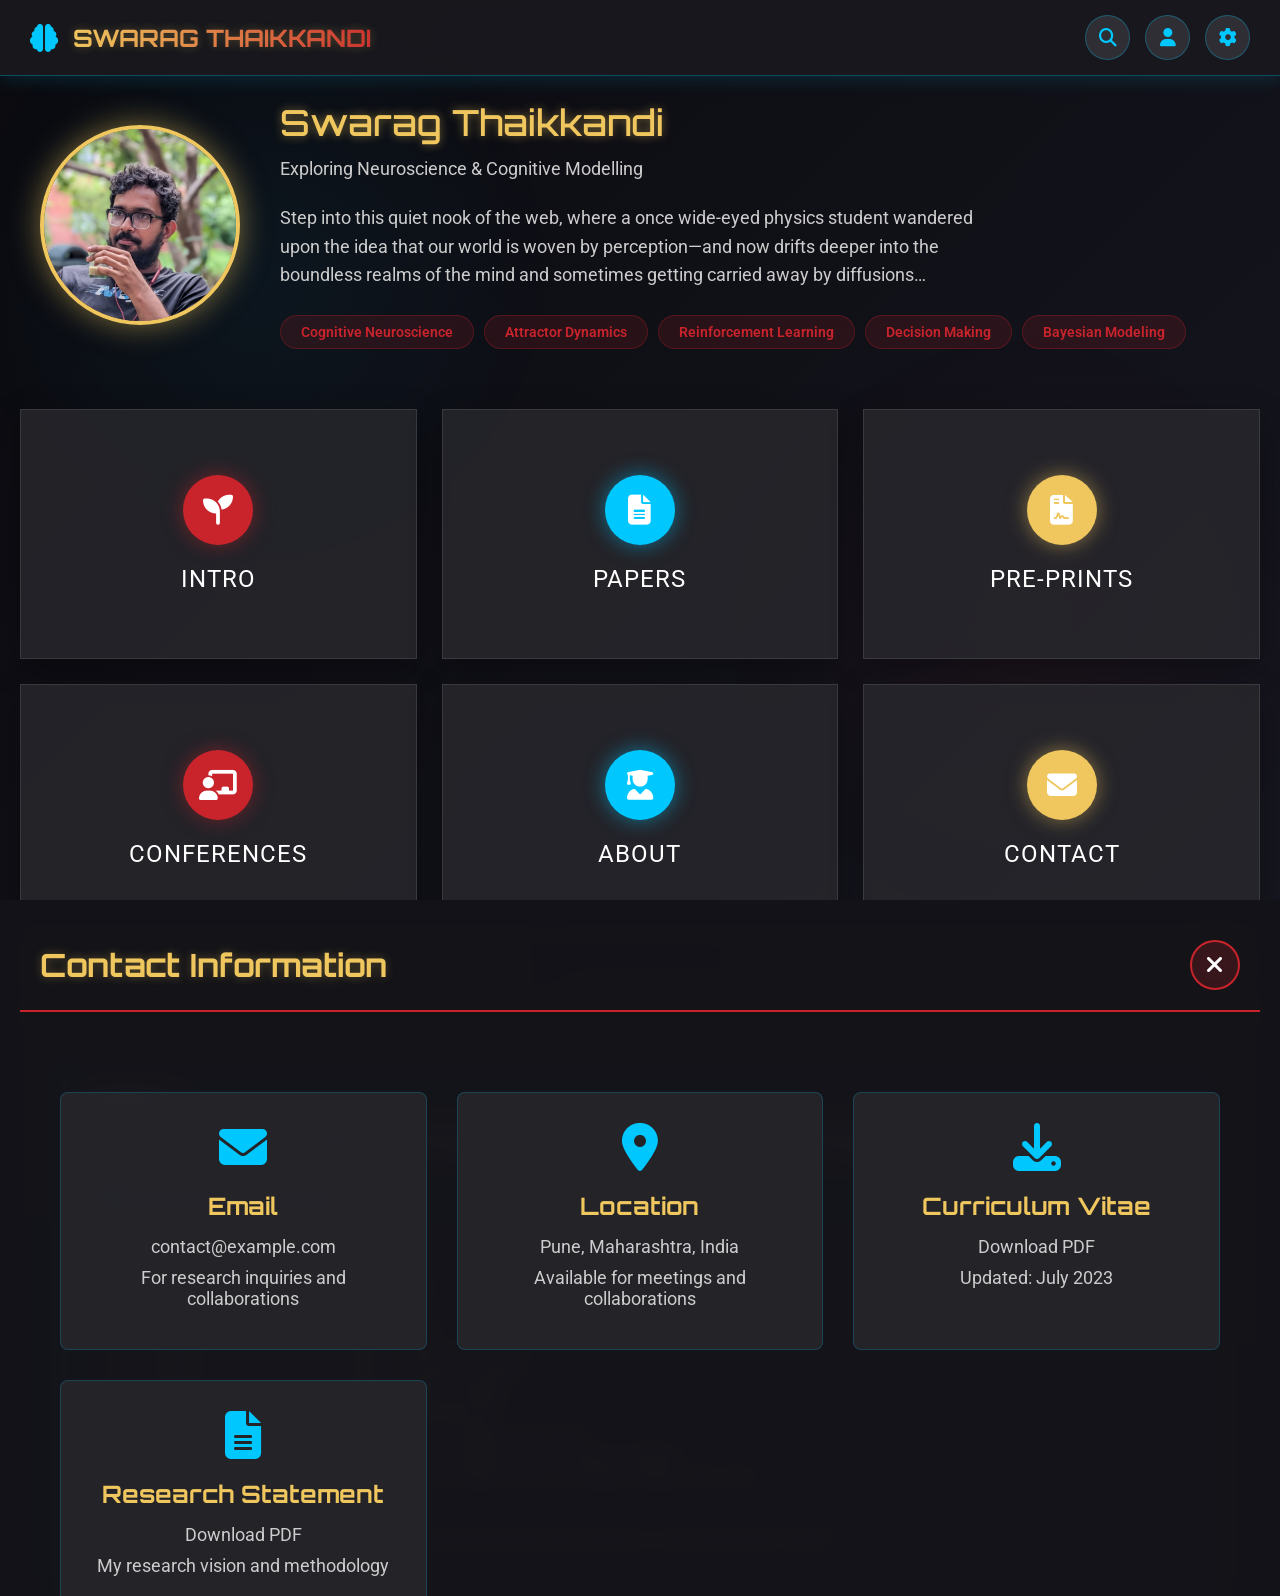
==== commit 34621ee6: "Add files via upload" ====
--- a/index.html
+++ b/index.html
@@ -1,427 +1,1373 @@
 <!DOCTYPE html>
 <html lang="en">
 <head>
-<meta charset="utf-8" />
-<meta name="viewport" content="width=device-width, initial-scale=1" />
-<title>Swarag Thaikkandi | Cognitive Neuroscientist</title>
-
-<!-- Icons & typefaces -->
-<link rel="stylesheet" href="https://cdnjs.cloudflare.com/ajax/libs/font-awesome/6.5.0/css/all.min.css" integrity="sha512-TX…" crossorigin="anonymous" referrerpolicy="no-referrer">
-<link href="https://fonts.googleapis.com/css2?family=Orbitron:wght@600;800&family=Inter:wght@300;400;600&display=swap" rel="stylesheet">
-
-<style>
-/* ---------- 1. CSS Variables ---------- */
-:root{
-  /* Brand */
-  --clr-primary:#c92b29; /* Iron-Man red */
-  --clr-primary-lite:#e05553;
-  --clr-accent:#f0c75e; /* gold */
-  --clr-info:#00c8ff;   /* arc-reactor blue */
-
-  /* Neutral surface */
-  --bg-900:#0d0d12;
-  --bg-800:#1a1a25;
-  --bg-700:#252530;
-
-  /* Typography */
-  --ff-display:'Orbitron',sans-serif;
-  --ff-body:'Inter',sans-serif;
-
-  --fs-400:clamp(.95rem,2.5vw,1.05rem);
-  --fs-600:1.25rem;
-  --fs-700:1.65rem;
-  --radius:6px;
-  --transition:.35s cubic-bezier(.4,.2,.2,1);
-}
-
-/* Light-mode override */
-@media (prefers-color-scheme:light){
- :root{
-   --bg-900:#fafafa;
-   --bg-800:#f5f6f7;
-   --bg-700:#ececec;
-   --clr-primary:#d42b29;
-   --clr-primary-lite:#f06f6d;
-   --clr-info:#007fad;
-   color-scheme:light;
- }
- body{color:#222;}
-}
-
-/* ---------- 2. Global reset ---------- */
-*,*::before,*::after{box-sizing:border-box;margin:0;padding:0}
-body{
-  min-height:100vh;
-  background:linear-gradient(145deg,var(--bg-900),var(--bg-800));
-  font:400 var(--fs-400)/1.6 var(--ff-body);
-  color:#e8e8e8;
-  -webkit-font-smoothing:antialiased;
-}
-
-/* Subtle stars behind content */
-body::before{
-  content:"";
-  position:fixed;inset:0;pointer-events:none;z-index:-1;
-  background:
-    radial-gradient(circle at 30% 30%,rgba(0,200,255,.05),transparent 25%),
-    radial-gradient(circle at 75% 70%,rgba(201,43,41,.06),transparent 25%);
-}
-
-/* ---------- 3. App bar ---------- */
-.app-bar{
-  position:sticky;top:0;z-index:1000;
-  display:flex;justify-content:space-between;align-items:center;
-  padding:.8rem 1.6rem;
-  backdrop-filter:blur(10px);
-  background:rgba(25,25,30,.8);
-  border-bottom:1px solid rgba(0,200,255,.3);
-}
-.app-title{display:flex;align-items:center;gap:.75rem;font-size:var(--fs-600)}
-.app-title i{color:var(--clr-info);animation:pulse 2.5s infinite ease-in-out}
-.app-title span{
-  font:800 1.1rem var(--ff-display);
-  background:linear-gradient(90deg,var(--clr-accent),var(--clr-primary));
-  -webkit-background-clip:text;-webkit-text-fill-color:transparent;
-}
-.app-actions{display:flex;gap:.75rem}
-.app-btn{
-  width:2.5rem;height:2.5rem;border-radius:50%;
-  display:grid;place-content:center;
-  color:var(--clr-info);background:rgba(255,255,255,.05);
-  border:1px solid rgba(0,200,255,.3);cursor:pointer;
-  transition:var(--transition);
-}
-.app-btn:hover{transform:scale(1.12);background:rgba(0,200,255,.18)}
-.app-btn:focus-visible{outline:2px solid var(--clr-info);outline-offset:2px}
-
-/* ---------- 4. Hero section ---------- */
-.hero{display:grid;gap:2rem;align-items:center;
-      max-width:75rem;margin:5.5rem auto 3rem;padding:0 1.25rem}
-@media (min-width:46rem){.hero{grid-template-columns:auto 1fr}}
-.avatar{
-  width:11rem;aspect-ratio:1;border-radius:50%;
-  border:4px solid var(--clr-accent);position:relative;overflow:hidden}
-.avatar img{width:100%;height:100%;object-fit:cover}
-.avatar::after{ /* rotating gradient ring */
-  content:"";position:absolute;inset:-6px;border-radius:50%;
-  background:conic-gradient(var(--clr-primary),var(--clr-accent),var(--clr-info),var(--clr-primary));
-  animation:spin 16s linear infinite;z-index:-1
-}
-.hero h1{
-  font:600 var(--fs-700) var(--ff-display);
-  color:var(--clr-accent);margin-bottom:.6rem}
-.hero p{max-width:40rem;margin-bottom:1.1rem;color:#d0d0d0}
-.tag-list{display:flex;flex-wrap:wrap;gap:.4rem}
-.tag{
-  padding:.25rem .75rem;border-radius:9999px;
-  background:rgba(0,200,255,.12);
-  font-size:.82rem;color:var(--clr-info);font-weight:600}
-
-/* ---------- 5. Tile grid ---------- */
-.tiles{
-  --min:16rem;
-  display:grid;gap:1.2rem;
-  grid-template-columns:repeat(auto-fit,minmax(min(100%,var(--min)),1fr));
-  margin-top:2.5rem
-}
-/* container gives 3D perspective */
-.tile{
-  perspective:1000px;height:14rem;position:relative
-}
-.tile-inner{
-  height:100%;width:100%;
-  transform-style:preserve-3d;transition:transform .7s;
-  border-radius:var(--radius);overflow:hidden;
-}
-.tile:hover .tile-inner,
-.tile:focus-within .tile-inner{
-  transform:rotateY(180deg)
-}
-/* reduced-motion users skip flip */
-@media (prefers-reduced-motion:reduce){
-  .tile:hover .tile-inner,
-  .tile:focus-within .tile-inner{transform:none}
-}
-
-/* front & back */
-.tile-face{
-  position:absolute;inset:0;display:grid;place-content:center;
-  backface-visibility:hidden;text-align:center;padding:1.25rem;
-  border:1px solid rgba(255,255,255,.07)
-}
-.tile-front{background:rgba(40,40,45,.88)}
-.tile-back{
-  transform:rotateY(180deg);
-  background:rgba(30,30,35,.96);gap:.9rem;justify-content:center
-}
-.tile-icon{
-  width:3.5rem;aspect-ratio:1;border-radius:50%;
-  display:grid;place-content:center;font-size:1.4rem;
-  color:#fff;margin-inline:auto .8rem .65rem 0;
-}
-.tile-red   .tile-icon{background:var(--clr-primary)}
-.tile-blue  .tile-icon{background:var(--clr-info)}
-.tile-gold  .tile-icon{background:var(--clr-accent)}
-.tile-front h3{font:600 1.05rem/1 var(--ff-display);letter-spacing:.03em}
-.tile-back h4{font:600 1rem var(--ff-display);color:var(--clr-accent)}
-.tile-back p{font-size:.88rem;color:#bdbdbd}
-.tile-btn{
-  display:inline-flex;align-items:center;gap:.4rem;
-  margin-top:.4rem;padding:.45rem .9rem;border-radius:var(--radius);
-  color:var(--clr-info);border:2px solid var(--clr-info);
-  background:transparent;font-size:.85rem;font-weight:600;
-  text-decoration:none;transition:var(--transition)
-}
-.tile-btn:hover{background:rgba(0,200,255,.18);color:#fff}
-
-/* focus ring for tiles */
-.tile > a:focus-visible{outline:3px solid var(--clr-info);outline-offset:4px}
-
-/* ---------- 6. Panels ---------- */
-.panel{
-  position:fixed;inset:0;
-  background:rgba(12,12,18,.96);
-  backdrop-filter:blur(12px);
-  transform:translateY(100%);
-  transition:transform .6s cubic-bezier(.4,.2,.2,1);
-  z-index:2000;display:flex;flex-direction:column;
-}
-.panel[data-open="true"]{transform:none}
-.panel-header{
-  display:flex;justify-content:space-between;align-items:center;
-  padding:1rem 1.5rem;border-bottom:1px solid var(--clr-primary);
-}
-.panel-header h2{font:800 1.3rem var(--ff-display);color:var(--clr-accent)}
-.panel-close{
-  width:2.5rem;aspect-ratio:1;border-radius:50%;cursor:pointer;
-  display:grid;place-content:center;background:rgba(201,43,41,.2);
-  border:2px solid var(--clr-primary);transition:var(--transition);color:#fff
-}
-.panel-close:hover{background:var(--clr-primary)}
-.panel-body{overflow-y:auto;padding:2rem 1.5rem;flex:1}
-.pub-grid{
-  display:grid;gap:1.5rem;grid-template-columns:repeat(auto-fit,minmax(22rem,1fr))
-}
-.pub{
-  background:rgba(35,35,42,.85);padding:1.25rem;border-left:4px solid var(--clr-info);
-  border-radius:var(--radius);transition:var(--transition)
-}
-.pub:hover{transform:translateY(-5px);border-left-color:var(--clr-accent)}
-.pub h3{font-size:1rem;margin-bottom:.45rem;color:#fff}
-.pub-auth{font-style:italic;color:var(--clr-info);margin-bottom:.3rem}
-.pub-meta{font-weight:600;color:var(--clr-accent);margin-bottom:.4rem;font-size:.9rem}
-.pub-links{display:flex;gap:.75rem;flex-wrap:wrap;margin-top:.6rem}
-.link-btn{
-  padding:.35rem .8rem;border-radius:var(--radius);
-  background:rgba(0,200,255,.12);color:var(--clr-info);font-weight:600;
-  font-size:.8rem;text-decoration:none;transition:var(--transition)
-}
-.link-btn:hover{background:rgba(0,200,255,.22);color:#fff}
-
-/* ---------- 7. Footer ---------- */
-footer{
-  text-align:center;padding:3rem 1rem 4rem;margin-top:5rem;
-  background:rgba(20,20,26,.9);border-top:1px solid rgba(0,200,255,.25)
-}
-.social{display:flex;justify-content:center;gap:1rem;margin:.8rem 0 1.8rem}
-.social a{
-  width:2.75rem;aspect-ratio:1;border-radius:50%;
-  display:grid;place-content:center;font-size:1.3rem;
-  background:rgba(40,40,45,.8);border:1px solid rgba(0,200,255,.3);
-  color:var(--clr-info);transition:var(--transition)
-}
-.social a:hover{transform:translateY(-5px);background:rgba(0,200,255,.2)}
-footer small{font-size:.75rem;color:#aaa}
-
-/* ---------- 8. Animations ---------- */
-@keyframes pulse{0%{opacity:.8}50%{opacity:1;filter:drop-shadow(0 0 10px rgba(0,200,255,.7))}100%{opacity:.8}}
-@keyframes spin{to{transform:rotate(360deg)}}
-</style>
+    <meta charset="UTF-8">
+    <meta name="viewport" content="width=device-width, initial-scale=1.0">
+    <title>Swarag Thaikkandi | Researcher</title>
+    <link rel="stylesheet" href="https://cdnjs.cloudflare.com/ajax/libs/font-awesome/6.4.0/css/all.min.css">
+    <link href="https://fonts.googleapis.com/css2?family=Orbitron:wght@400;500;700&family=Roboto:wght@300;400;500&display=swap" rel="stylesheet">
+    <style>
+        * {
+            margin: 0;
+            padding: 0;
+            box-sizing: border-box;
+        }
+
+        :root {
+            --ironman-red: #C9242C;
+            --ironman-gold: #F0C75E;
+            --arc-reactor-blue: #00C8FF;
+            --windows-dark: #1D1D1D;
+            --windows-gray: #3A3A3A;
+            --windows-light: #F2F2F2;
+            --transition: all 0.5s cubic-bezier(0.2, 0.8, 0.2, 1);
+        }
+
+        body {
+            background: linear-gradient(135deg, #0a0a0f 0%, #1a1a25 100%);
+            color: #fff;
+            font-family: 'Roboto', sans-serif;
+            min-height: 100vh;
+            overflow-x: hidden;
+            position: relative;
+        }
+
+        body::before {
+            content: "";
+            position: fixed;
+            top: 0;
+            left: 0;
+            width: 100%;
+            height: 100%;
+            background: 
+                radial-gradient(circle at 20% 30%, rgba(0, 200, 255, 0.05) 0%, transparent 25%),
+                radial-gradient(circle at 80% 70%, rgba(192, 36, 44, 0.05) 0%, transparent 25%);
+            z-index: -1;
+            pointer-events: none;
+        }
+
+        /* Header with Iron Man styling */
+        .app-bar {
+            position: fixed;
+            top: 0;
+            left: 0;
+            width: 100%;
+            background: rgba(25, 25, 30, 0.95);
+            backdrop-filter: blur(10px);
+            padding: 15px 30px;
+            display: flex;
+            justify-content: space-between;
+            align-items: center;
+            z-index: 1000;
+            box-shadow: 0 0 20px rgba(0, 200, 255, 0.2);
+            border-bottom: 1px solid rgba(0, 200, 255, 0.3);
+        }
+
+        .app-title {
+            display: flex;
+            align-items: center;
+            gap: 15px;
+        }
+
+        .app-title i {
+            color: var(--arc-reactor-blue);
+            font-size: 28px;
+            animation: pulse 2s infinite;
+        }
+
+        .app-title h1 {
+            font-family: 'Orbitron', sans-serif;
+            font-weight: 700;
+            font-size: 24px;
+            background: linear-gradient(to right, var(--ironman-gold), var(--ironman-red));
+            -webkit-background-clip: text;
+            -webkit-text-fill-color: transparent;
+            text-shadow: 0 0 10px rgba(240, 199, 94, 0.3);
+        }
+
+        .app-actions {
+            display: flex;
+            gap: 15px;
+        }
+
+        .app-btn {
+            width: 45px;
+            height: 45px;
+            border-radius: 50%;
+            background: rgba(255, 255, 255, 0.1);
+            display: flex;
+            align-items: center;
+            justify-content: center;
+            color: var(--arc-reactor-blue);
+            font-size: 18px;
+            transition: var(--transition);
+            cursor: pointer;
+            border: 1px solid rgba(0, 200, 255, 0.3);
+        }
+
+        .app-btn:hover {
+            background: rgba(0, 200, 255, 0.2);
+            transform: scale(1.1);
+            box-shadow: 0 0 15px rgba(0, 200, 255, 0.4);
+        }
+
+        /* Main container */
+        .start-screen {
+            padding: 100px 20px 50px;
+            max-width: 1400px;
+            margin: 0 auto;
+        }
+
+        .profile-section {
+            display: flex;
+            align-items: center;
+            gap: 40px;
+            margin-bottom: 60px;
+            padding: 0 20px;
+        }
+
+        .profile-image {
+            width: 200px;
+            height: 200px;
+            border-radius: 50%;
+            overflow: hidden;
+            position: relative;
+            border: 4px solid var(--ironman-gold);
+            box-shadow: 0 0 30px rgba(240, 199, 94, 0.5);
+        }
+
+        .profile-image::before {
+            content: "";
+            position: absolute;
+            top: -5px;
+            left: -5px;
+            right: -5px;
+            bottom: -5px;
+            border-radius: 50%;
+            background: linear-gradient(45deg, var(--ironman-red), var(--ironman-gold), var(--arc-reactor-blue));
+            z-index: -1;
+            animation: rotate 10s linear infinite;
+        }
+
+        .profile-image img {
+            width: 100%;
+            height: 100%;
+            object-fit: cover;
+        }
+
+        .profile-content {
+            flex: 1;
+        }
+
+        .profile-content h2 {
+            font-family: 'Orbitron', sans-serif;
+            font-size: 36px;
+            font-weight: 500;
+            margin-bottom: 10px;
+            color: var(--ironman-gold);
+            text-shadow: 0 0 10px rgba(240, 199, 94, 0.5);
+        }
+
+        .profile-content p {
+            font-size: 18px;
+            margin-bottom: 20px;
+            color: #ccc;
+            max-width: 700px;
+            line-height: 1.6;
+        }
+
+        .academic-tags {
+            display: flex;
+            flex-wrap: wrap;
+            gap: 10px;
+            margin-top: 25px;
+        }
+
+        .academic-tag {
+            background: rgba(192, 36, 44, 0.15);
+            color: var(--ironman-red);
+            padding: 8px 20px;
+            border-radius: 30px;
+            font-size: 14px;
+            font-weight: 600;
+            border: 1px solid rgba(192, 36, 44, 0.3);
+            transition: var(--transition);
+        }
+
+        .academic-tag:hover {
+            background: rgba(192, 36, 44, 0.3);
+            transform: translateY(-3px);
+        }
+
+        /* Windows 8 Tiles with flipping effect */
+        .tiles-container {
+            display: grid;
+            grid-template-columns: repeat(auto-fill, minmax(300px, 1fr));
+            gap: 25px;
+            margin-top: 30px;
+        }
+
+        .tile-container {
+            perspective: 1000px;
+            height: 250px;
+        }
+
+        .win8-tile {
+            width: 100%;
+            height: 100%;
+            position: relative;
+            transform-style: preserve-3d;
+            transition: transform 0.8s cubic-bezier(0.4, 0.2, 0.2, 1);
+            cursor: pointer;
+            border-radius: 0;
+        }
+
+        .tile-container:hover .win8-tile {
+            transform: rotateY(180deg);
+        }
+
+        .tile-face {
+            position: absolute;
+            width: 100%;
+            height: 100%;
+            backface-visibility: hidden;
+            display: flex;
+            flex-direction: column;
+            padding: 25px;
+            overflow: hidden;
+            border: 1px solid rgba(255, 255, 255, 0.1);
+            box-shadow: 0 10px 30px rgba(0, 0, 0, 0.3);
+        }
+
+        .tile-front {
+            background: rgba(40, 40, 45, 0.8);
+            justify-content: center;
+            align-items: center;
+            text-align: center;
+        }
+
+        .tile-back {
+            background: rgba(30, 30, 35, 0.95);
+            transform: rotateY(180deg);
+            justify-content: space-between;
+        }
+
+        .tile-icon {
+            width: 70px;
+            height: 70px;
+            background: var(--ironman-red);
+            border-radius: 50%;
+            display: flex;
+            align-items: center;
+            justify-content: center;
+            margin-bottom: 20px;
+            color: white;
+            font-size: 30px;
+            box-shadow: 0 0 20px rgba(192, 36, 44, 0.5);
+        }
+
+        .tile-front h3 {
+            font-size: 24px;
+            font-weight: 400;
+            color: #fff;
+            text-transform: uppercase;
+            letter-spacing: 1px;
+        }
+
+        .tile-back h4 {
+            font-size: 20px;
+            font-weight: 500;
+            color: var(--ironman-gold);
+            margin-bottom: 15px;
+            font-family: 'Orbitron', sans-serif;
+        }
+
+        .tile-back p {
+            color: #aaa;
+            font-size: 15px;
+            line-height: 1.6;
+            margin-bottom: 15px;
+        }
+
+        .tile-back .tile-btn {
+            align-self: flex-start;
+            padding: 10px 25px;
+            background: transparent;
+            color: var(--arc-reactor-blue);
+            border: 2px solid var(--arc-reactor-blue);
+            font-weight: 600;
+            font-size: 14px;
+            cursor: pointer;
+            transition: var(--transition);
+            text-decoration: none;
+            display: inline-flex;
+            align-items: center;
+            gap: 8px;
+        }
+
+        .tile-back .tile-btn:hover {
+            background: rgba(0, 200, 255, 0.15);
+            box-shadow: 0 0 15px rgba(0, 200, 255, 0.3);
+        }
+
+        /* Color Variations */
+        .tile-blue .tile-icon {
+            background: var(--arc-reactor-blue);
+            box-shadow: 0 0 20px rgba(0, 200, 255, 0.5);
+        }
+
+        .tile-gold .tile-icon {
+            background: var(--ironman-gold);
+            box-shadow: 0 0 20px rgba(240, 199, 94, 0.5);
+        }
+
+        .tile-red .tile-icon {
+            background: var(--ironman-red);
+            box-shadow: 0 0 20px rgba(192, 36, 44, 0.5);
+        }
+
+        /* Section Panels */
+        .section-panel {
+            position: fixed;
+            top: 0;
+            left: 0;
+            width: 100%;
+            height: 100%;
+            background: rgba(20, 20, 25, 0.95);
+            backdrop-filter: blur(10px);
+            z-index: 2000;
+            padding: 20px;
+            overflow-y: auto;
+            transform: translateY(100%);
+            transition: transform 0.8s cubic-bezier(0.4, 0.2, 0.2, 1);
+            display: flex;
+            flex-direction: column;
+        }
+
+        .section-panel.active {
+            transform: translateY(0);
+        }
+
+        .panel-header {
+            display: flex;
+            justify-content: space-between;
+            align-items: center;
+            padding: 20px;
+            border-bottom: 2px solid var(--ironman-red);
+            margin-bottom: 30px;
+        }
+
+        .panel-header h2 {
+            font-family: 'Orbitron', sans-serif;
+            font-size: 32px;
+            color: var(--ironman-gold);
+            text-shadow: 0 0 10px rgba(240, 199, 94, 0.3);
+        }
+
+        .close-btn {
+            width: 50px;
+            height: 50px;
+            border-radius: 50%;
+            background: rgba(192, 36, 44, 0.2);
+            display: flex;
+            align-items: center;
+            justify-content: center;
+            color: #fff;
+            font-size: 24px;
+            cursor: pointer;
+            transition: var(--transition);
+            border: 2px solid var(--ironman-red);
+        }
+
+        .close-btn:hover {
+            background: var(--ironman-red);
+            transform: rotate(90deg);
+        }
+
+        .panel-content {
+            padding: 20px;
+            flex: 1;
+            max-width: 1200px;
+            margin: 0 auto;
+            width: 100%;
+        }
+
+        /* Publication Sections */
+        .pub-grid {
+            display: grid;
+            grid-template-columns: repeat(auto-fill, minmax(500px, 1fr));
+            gap: 30px;
+        }
+
+        .pub-item {
+            background: rgba(40, 40, 45, 0.8);
+            padding: 25px;
+            border-left: 4px solid var(--arc-reactor-blue);
+            transition: var(--transition);
+            position: relative;
+            overflow: hidden;
+        }
+
+        .pub-item::before {
+            content: "";
+            position: absolute;
+            top: 0;
+            left: 0;
+            width: 100%;
+            height: 100%;
+            background: linear-gradient(45deg, transparent, rgba(0, 200, 255, 0.05), transparent);
+            z-index: -1;
+        }
+
+        .pub-item:hover {
+            transform: translateY(-5px);
+            box-shadow: 0 10px 30px rgba(0, 0, 0, 0.4);
+            border-left: 4px solid var(--ironman-gold);
+        }
+
+        .pub-item h3 {
+            font-size: 20px;
+            font-weight: 500;
+            margin-bottom: 12px;
+            color: #fff;
+        }
+
+        .pub-authors {
+            color: var(--arc-reactor-blue);
+            margin-bottom: 12px;
+            font-style: italic;
+        }
+
+        .pub-journal {
+            color: var(--ironman-gold);
+            font-weight: 600;
+            margin-bottom: 15px;
+            display: flex;
+            align-items: center;
+            gap: 8px;
+        }
+
+        .pub-journal i {
+            color: var(--ironman-red);
+        }
+
+        .pub-links {
+            display: flex;
+            gap: 15px;
+            margin-top: 20px;
+        }
+
+        .pub-link {
+            display: flex;
+            align-items: center;
+            gap: 6px;
+            color: var(--arc-reactor-blue);
+            font-weight: 600;
+            text-decoration: none;
+            transition: var(--transition);
+            padding: 8px 15px;
+            background: rgba(0, 200, 255, 0.1);
+            border-radius: 4px;
+        }
+
+        .pub-link:hover {
+            background: rgba(0, 200, 255, 0.2);
+            color: #fff;
+        }
+        
+        /* New About and Code panel styles */
+        .timeline {
+            position: relative;
+            max-width: 1000px;
+            margin: 0 auto;
+        }
+        
+        .timeline::before {
+            content: '';
+            position: absolute;
+            width: 4px;
+            background: var(--arc-reactor-blue);
+            top: 0;
+            bottom: 0;
+            left: 50px;
+            margin-left: -2px;
+        }
+        
+        .timeline-item {
+            position: relative;
+            margin-bottom: 40px;
+            display: flex;
+        }
+        
+        .timeline-icon {
+            width: 60px;
+            height: 60px;
+            border-radius: 50%;
+            background: var(--ironman-red);
+            display: flex;
+            align-items: center;
+            justify-content: center;
+            color: white;
+            font-size: 24px;
+            margin-right: 30px;
+            flex-shrink: 0;
+            z-index: 1;
+        }
+        
+        .timeline-content {
+            background: rgba(40, 40, 45, 0.8);
+            padding: 30px;
+            border-radius: 8px;
+            border-left: 4px solid var(--ironman-gold);
+            flex-grow: 1;
+        }
+        
+        .timeline-content h3 {
+            color: var(--ironman-gold);
+            margin-bottom: 15px;
+        }
+        
+        .timeline-content p {
+            color: #ccc;
+            line-height: 1.6;
+            margin-bottom: 10px;
+        }
+        
+        .timeline-content ul {
+            margin-top: 15px;
+            padding-left: 20px;
+        }
+        
+        .timeline-content li {
+            margin-bottom: 8px;
+            color: #ccc;
+        }
+        
+        .skills-grid {
+            display: grid;
+            grid-template-columns: repeat(auto-fill, minmax(200px, 1fr));
+            gap: 15px;
+            margin-top: 15px;
+        }
+        
+        .skill-card {
+            background: rgba(30, 30, 35, 0.8);
+            padding: 20px;
+            border-radius: 8px;
+            border: 1px solid rgba(0, 200, 255, 0.2);
+        }
+        
+        .skill-card h4 {
+            color: var(--arc-reactor-blue);
+            margin-bottom: 10px;
+            font-size: 16px;
+        }
+        
+        .skill-card p {
+            font-size: 14px;
+            color: #aaa;
+        }
+        
+        /* Code panel styles */
+        .code-preview {
+            background: #1a1a25;
+            padding: 20px;
+            border-radius: 8px;
+            overflow: auto;
+            margin: 20px 0;
+            border: 1px solid rgba(0, 200, 255, 0.2);
+        }
+        
+        .code-preview pre {
+            color: #f8f8f2;
+            font-family: 'Courier New', monospace;
+            font-size: 14px;
+            line-height: 1.5;
+            margin: 0;
+        }
+        
+        .feature-list {
+            columns: 2;
+            column-gap: 30px;
+            margin: 20px 0;
+        }
+        
+        .feature-list li {
+            margin-bottom: 10px;
+            color: #ccc;
+            break-inside: avoid;
+        }
+
+        /* Contact Panel */
+        .contact-info {
+            display: grid;
+            grid-template-columns: repeat(auto-fill, minmax(300px, 1fr));
+            gap: 30px;
+            margin-top: 30px;
+        }
+
+        .contact-card {
+            background: rgba(40, 40, 45, 0.8);
+            padding: 30px;
+            border-radius: 8px;
+            border: 1px solid rgba(0, 200, 255, 0.2);
+            transition: var(--transition);
+            text-align: center;
+        }
+
+        .contact-card:hover {
+            transform: translateY(-10px);
+            border-color: var(--ironman-red);
+            box-shadow: 0 10px 30px rgba(192, 36, 44, 0.3);
+        }
+
+        .contact-card i {
+            font-size: 48px;
+            color: var(--arc-reactor-blue);
+            margin-bottom: 20px;
+        }
+
+        .contact-card h3 {
+            font-size: 24px;
+            color: var(--ironman-gold);
+            margin-bottom: 15px;
+            font-family: 'Orbitron', sans-serif;
+        }
+
+        .contact-card p, .contact-card a {
+            color: #ccc;
+            font-size: 18px;
+            text-decoration: none;
+            transition: var(--transition);
+            display: block;
+            margin-bottom: 10px;
+        }
+
+        .contact-card a:hover {
+            color: var(--arc-reactor-blue);
+        }
+
+        /* Footer */
+        footer {
+            background: rgba(15, 15, 20, 0.95);
+            padding: 60px 20px 40px;
+            margin-top: 80px;
+            text-align: center;
+            border-top: 1px solid rgba(0, 200, 255, 0.2);
+        }
+
+        .social-icons {
+            display: flex;
+            justify-content: center;
+            gap: 25px;
+            margin: 40px 0;
+        }
+
+        .social-icon {
+            width: 60px;
+            height: 60px;
+            border-radius: 50%;
+            background: rgba(40, 40, 45, 0.8);
+            display: flex;
+            align-items: center;
+            justify-content: center;
+            color: var(--arc-reactor-blue);
+            font-size: 24px;
+            transition: var(--transition);
+            border: 1px solid rgba(0, 200, 255, 0.3);
+        }
+
+        .social-icon:hover {
+            background: rgba(0, 200, 255, 0.2);
+            transform: translateY(-8px);
+            box-shadow: 0 10px 20px rgba(0, 200, 255, 0.3);
+        }
+
+        .copyright {
+            color: #888;
+            font-size: 14px;
+            margin-top: 30px;
+        }
+
+        /* Animations */
+        @keyframes pulse {
+            0% { opacity: 0.8; }
+            50% { opacity: 1; text-shadow: 0 0 15px rgba(0, 200, 255, 0.8); }
+            100% { opacity: 0.8; }
+        }
+
+        @keyframes rotate {
+            0% { transform: rotate(0deg); }
+            100% { transform: rotate(360deg); }
+        }
+
+        @keyframes float {
+            0% { transform: translateY(0px); }
+            50% { transform: translateY(-15px); }
+            100% { transform: translateY(0px); }
+        }
+
+        .tile-animate {
+            animation: float 6s ease-in-out infinite;
+        }
+
+        .tile-delay-1 { animation-delay: 0.2s; }
+        .tile-delay-2 { animation-delay: 0.4s; }
+        .tile-delay-3 { animation-delay: 0.6s; }
+        .tile-delay-4 { animation-delay: 0.8s; }
+
+        /* Responsive */
+        @media (max-width: 1000px) {
+            .profile-section {
+                flex-direction: column;
+                text-align: center;
+            }
+            
+            .academic-tags {
+                justify-content: center;
+            }
+            
+            .pub-grid {
+                grid-template-columns: 1fr;
+            }
+            
+            .feature-list {
+                columns: 1;
+            }
+        }
+
+        @media (max-width: 768px) {
+            .tiles-container {
+                grid-template-columns: 1fr;
+            }
+            
+            .app-title h1 {
+                font-size: 20px;
+            }
+            
+            .profile-content h2 {
+                font-size: 28px;
+            }
+            
+            .panel-header h2 {
+                font-size: 24px;
+            }
+            
+            .contact-info {
+                grid-template-columns: 1fr;
+            }
+            
+            .timeline::before {
+                left: 30px;
+            }
+            
+            .timeline-item {
+                flex-direction: column;
+            }
+            
+            .timeline-icon {
+                margin-right: 0;
+                margin-bottom: 20px;
+            }
+        }
+    </style>
 </head>
-
 <body>
-<header class="app-bar">
-  <div class="app-title"><i class="fas fa-brain"></i><span>Swarag Thaikkandi</span></div>
-  <nav class="app-actions" aria-label="quick tools">
-    <button class="app-btn" aria-label="Search"><i class="fas fa-search"></i></button>
-    <button class="app-btn" aria-label="Profile"><i class="fas fa-user"></i></button>
-    <button class="app-btn" aria-label="Settings"><i class="fas fa-cog"></i></button>
-  </nav>
-</header>
-
-<main id="top">
-  <!-- 1. Hero ----------------------------------------------------- -->
-  <section class="hero">
-    <figure class="avatar" aria-hidden="true">
-      <img src="images/142320710.png" alt="Portrait of Swarag Thaikkandi">
-    </figure>
-
-    <div>
-      <h1>Exploring Neuroscience &amp; Cognitive Modelling</h1>
-      <p>Physicist turned cognitive neuroscientist investigating how perception, uncertainty and social context shape the decisions we make.</p>
-
-      <div class="tag-list" aria-label="research topics">
-        <span class="tag">Cognitive Neuroscience</span>
-        <span class="tag">Attractor Dynamics</span>
-        <span class="tag">Reinforcement Learning</span>
-        <span class="tag">Decision-Making</span>
-        <span class="tag">Bayesian Modelling</span>
-      </div>
+    <!-- App Bar -->
+    <div class="app-bar">
+        <div class="app-title">
+            <i class="fas fa-brain"></i>
+            <h1>SWARAG THAIKKANDI</h1>
+        </div>
+        <div class="app-actions">
+            <div class="app-btn">
+                <i class="fas fa-search"></i>
+            </div>
+            <div class="app-btn">
+                <i class="fas fa-user"></i>
+            </div>
+            <div class="app-btn">
+                <i class="fas fa-cog"></i>
+            </div>
+        </div>
     </div>
-  </section>
-
-  <!-- 2. Tile hub ------------------------------------------------- -->
-  <section class="tiles" aria-label="site navigation grid">
-    <!-- individual tile -->
-    <div class="tile tile-red">
-      <a href="#intro-panel" class="tile-inner" data-panel="intro-panel">
-        <div class="tile-face tile-front" role="link" aria-roledescription="flipping card">
-          <div class="tile-icon"><i class="fas fa-seedling"></i></div><h3>Intro</h3>
-        </div>
-        <div class="tile-face tile-back" aria-hidden="true">
-          <h4>My Journey</h4>
-          <p>From physics to neuroscience.</p>
-          <span class="tile-btn">Read more <i class="fas fa-arrow-right"></i></span>
-        </div>
-      </a>
+
+    <!-- Start Screen -->
+    <div class="start-screen">
+        <div class="profile-section">
+            <div class="profile-image tile-animate">
+                <img src="images/142320710.png" alt="Swarag Thaikkandi">
+            </div>
+            <div class="profile-content">
+                <h2>Swarag Thaikkandi</h2>
+                <p>Exploring Neuroscience & Cognitive Modelling</p>
+                <p>Step into this quiet nook of the web, where a once wide-eyed physics student wandered upon the idea that our world is woven by perception—and now drifts deeper into the boundless realms of the mind and sometimes getting carried away by diffusions…</p>
+                
+                <div class="academic-tags">
+                    <div class="academic-tag">Cognitive Neuroscience</div>
+                    <div class="academic-tag">Attractor Dynamics</div>
+                    <div class="academic-tag">Reinforcement Learning</div>
+                    <div class="academic-tag">Decision Making</div>
+                    <div class="academic-tag">Bayesian Modeling</div>
+                </div>
+            </div>
+        </div>
+
+        <!-- Windows 8 Tiles with flipping effect -->
+        <div class="tiles-container">
+            <!-- Intro Tile -->
+            <div class="tile-container">
+                <div class="win8-tile" data-section="intro">
+                    <div class="tile-face tile-front tile-red">
+                        <div class="tile-icon">
+                            <i class="fas fa-seedling"></i>
+                        </div>
+                        <h3>Intro</h3>
+                    </div>
+                    <div class="tile-face tile-back">
+                        <h4>My Journey</h4>
+                        <p>From physics to neuroscience and cognitive modeling. Explore my academic evolution and research philosophy.</p>
+                        <a class="tile-btn open-section">
+                            <i class="fas fa-book-open"></i> Read More
+                        </a>
+                    </div>
+                </div>
+            </div>
+
+            <!-- Papers Tile -->
+            <div class="tile-container">
+                <div class="win8-tile" data-section="papers">
+                    <div class="tile-face tile-front tile-blue">
+                        <div class="tile-icon">
+                            <i class="fas fa-file-alt"></i>
+                        </div>
+                        <h3>Papers</h3>
+                    </div>
+                    <div class="tile-face tile-back">
+                        <h4>Published Research</h4>
+                        <p>Peer-reviewed journal articles and publications in neuroscience and cognitive science.</p>
+                        <a class="tile-btn open-section">
+                            <i class="fas fa-scroll"></i> View Publications
+                        </a>
+                    </div>
+                </div>
+            </div>
+
+            <!-- Pre-prints Tile -->
+            <div class="tile-container">
+                <div class="win8-tile" data-section="preprints">
+                    <div class="tile-face tile-front tile-gold">
+                        <div class="tile-icon">
+                            <i class="fas fa-file-contract"></i>
+                        </div>
+                        <h3>Pre-prints</h3>
+                    </div>
+                    <div class="tile-face tile-back">
+                        <h4>Work in Progress</h4>
+                        <p>Pre-print publications and ongoing research projects awaiting peer review.</p>
+                        <a class="tile-btn open-section">
+                            <i class="fas fa-cloud-download-alt"></i> Access Pre-prints
+                        </a>
+                    </div>
+                </div>
+            </div>
+
+            <!-- Conferences Tile -->
+            <div class="tile-container">
+                <div class="win8-tile" data-section="conferences">
+                    <div class="tile-face tile-front tile-red">
+                        <div class="tile-icon">
+                            <i class="fas fa-chalkboard-teacher"></i>
+                        </div>
+                        <h3>Conferences</h3>
+                    </div>
+                    <div class="tile-face tile-back">
+                        <h4>Presentations & Talks</h4>
+                        <p>Conference proceedings, presentations, and invited talks in cognitive science.</p>
+                        <a class="tile-btn open-section">
+                            <i class="fas fa-microphone"></i> View Presentations
+                        </a>
+                    </div>
+                </div>
+            </div>
+
+            <!-- About Tile -->
+            <div class="tile-container">
+                <div class="win8-tile" data-section="about">
+                    <div class="tile-face tile-front tile-blue">
+                        <div class="tile-icon">
+                            <i class="fas fa-user-graduate"></i>
+                        </div>
+                        <h3>About</h3>
+                    </div>
+                    <div class="tile-face tile-back">
+                        <h4>Academic Background</h4>
+                        <p>My education, research interests, technical skills, and academic journey timeline.</p>
+                        <a class="tile-btn open-section">
+                            <i class="fas fa-history"></i> Explore Timeline
+                        </a>
+                    </div>
+                </div>
+            </div>
+
+            <!-- Contact Tile -->
+            <div class="tile-container">
+                <div class="win8-tile" data-section="contact">
+                    <div class="tile-face tile-front tile-gold">
+                        <div class="tile-icon">
+                            <i class="fas fa-envelope"></i>
+                        </div>
+                        <h3>Contact</h3>
+                    </div>
+                    <div class="tile-face tile-back">
+                        <h4>Get In Touch</h4>
+                        <p>Connect with me for collaborations, speaking engagements, or research inquiries.</p>
+                        <a class="tile-btn open-section">
+                            <i class="fas fa-paper-plane"></i> Reach Out
+                        </a>
+                    </div>
+                </div>
+            </div>
+
+            <!-- Code Tile -->
+            <div class="tile-container">
+                <div class="win8-tile" data-section="code">
+                    <div class="tile-face tile-front tile-red">
+                        <div class="tile-icon">
+                            <i class="fas fa-code"></i>
+                        </div>
+                        <h3>Code</h3>
+                    </div>
+                    <div class="tile-face tile-back">
+                        <h4>Projects & Tools</h4>
+                        <p>Open-source repositories, libraries, and tools developed for neuroscience research.</p>
+                        <a class="tile-btn open-section">
+                            <i class="fab fa-github"></i> Explore Code
+                        </a>
+                    </div>
+                </div>
+            </div>
+
+            <!-- Blog Tile -->
+            <div class="tile-container">
+                <a href="https://swaragthaikkandi.blogspot.com" target="_blank" class="win8-tile">
+                    <div class="tile-face tile-front tile-blue">
+                        <div class="tile-icon">
+                            <i class="fas fa-pen-nib"></i>
+                        </div>
+                        <h3>Blog</h3>
+                    </div>
+                    <div class="tile-face tile-back">
+                        <h4>Personal Reflections</h4>
+                        <p>Writings on neuroscience, cognitive science, and personal research experiences.</p>
+                        <a href="https://swaragthaikkandi.blogspot.com" class="tile-btn">
+                            <i class="fas fa-feather-alt"></i> Read Blog
+                        </a>
+                    </div>
+                </a>
+            </div>
+        </div>
     </div>
 
-    <div class="tile tile-blue">
-      <a href="#papers-panel" class="tile-inner" data-panel="papers-panel">
-        <div class="tile-face tile-front"><div class="tile-icon"><i class="fas fa-file-alt"></i></div><h3>Papers</h3></div>
-        <div class="tile-face tile-back"><h4>Published Research</h4><p>Peer-reviewed articles.</p><span class="tile-btn">View list</span></div>
-      </a>
+    <!-- Section Panels -->
+    <!-- Intro Panel -->
+    <div class="section-panel" id="intro-panel">
+        <div class="panel-header">
+            <h2>Introduction</h2>
+            <div class="close-btn">
+                <i class="fas fa-times"></i>
+            </div>
+        </div>
+        <div class="panel-content">
+            <div class="pub-item">
+                <h3>My Academic Journey</h3>
+                <p>Raised in the heart of a village in Kerala, my academic journey emerged from contemplations on the meaning of self, life, and the enigma of reality. What particularly fascinated me was the intricate interplay between financial decisions, especially in a middle-class setting, and the pervasive spread of superstitious beliefs.</p>
+                
+                <p>The juxtaposition of significant life choices made with little deliberation alongside the propagation of unfounded beliefs challenged my understanding of objective truth. It compelled me to reevaluate reality through the lens of subjective beliefs, resembling the adaptive nature of a Bayesian model. This dual fascination forms the core of my research interests in neuroscience, decision-making, and cognitive modelling.</p>
+                
+                <p>I first fell for physics during my early days at IISER Pune. In my second year, I found myself wondering if there might be something even deeper than the physical reality we probe with equations and experiments—what truly shapes the world we perceive? A conversation with a humanities professor led me to Carlos Castaneda’s Teachings of Don Juan.</p>
+            </div>
+        </div>
     </div>
-
-    <div class="tile tile-gold">
-      <a href="#preprints-panel" class="tile-inner" data-panel="preprints-panel">
-        <div class="tile-face tile-front"><div class="tile-icon"><i class="fas fa-file-contract"></i></div><h3>Pre-prints</h3></div>
-        <div class="tile-face tile-back"><h4>Work in progress</h4><p>Early-stage manuscripts.</p><span class="tile-btn">Browse</span></div>
-      </a>
+    
+    <!-- Papers Panel -->
+    <div class="section-panel" id="papers-panel">
+        <div class="panel-header">
+            <h2>Journal Publications</h2>
+            <div class="close-btn">
+                <i class="fas fa-times"></i>
+            </div>
+        </div>
+        <div class="panel-content">
+            <div class="pub-grid">
+                <div class="pub-item">
+                    <h3>Interpersonal heart rate synchrony predicts effective information processing in a naturalistic group decision-making task</h3>
+                    <p class="pub-authors">Sharika, K. M., Thaikkandi, S., Nivedita, & Platt, M. L.</p>
+                    <p class="pub-journal"><i class="fas fa-book"></i> Proceedings of the National Academy of Sciences 121(21), e2313801121</p>
+                    <div class="pub-links">
+                        <a href="https://doi.org/10.1073/pnas.2313801121" class="pub-link" target="_blank">
+                            <i class="fas fa-external-link-alt"></i> View Publication
+                        </a>
+                        <a href="#" class="pub-link" target="_blank">
+                            <i class="fas fa-file-pdf"></i> PDF
+                        </a>
+                    </div>
+                </div>
+            </div>
+        </div>
     </div>
-
-    <div class="tile tile-red">
-      <a href="#conferences-panel" class="tile-inner" data-panel="conferences-panel">
-        <div class="tile-face tile-front"><div class="tile-icon"><i class="fas fa-chalkboard-teacher"></i></div><h3>Conferences</h3></div>
-        <div class="tile-face tile-back"><h4>Talks &amp; symposia</h4><p>Key scientific meetings.</p><span class="tile-btn">Details</span></div>
-      </a>
+    
+    <!-- Pre-prints Panel -->
+    <div class="section-panel" id="preprints-panel">
+        <div class="panel-header">
+            <h2>Pre-print Publications</h2>
+            <div class="close-btn">
+                <i class="fas fa-times"></i>
+            </div>
+        </div>
+        <div class="panel-content">
+            <div class="pub-grid">
+                <div class="pub-item">
+                    <h3>Analyzing time series of unequal durations using Multidimensional Recurrence Quantification Analysis (MdRQA): validation and implementation using Python</h3>
+                    <p class="pub-authors">Thaikkandi, S., Sharika, K. M.</p>
+                    <p class="pub-journal"><i class="fas fa-archive"></i> arXiv preprint arXiv:2307.11675</p>
+                    <div class="pub-links">
+                        <a href="https://arxiv.org/abs/2307.11675" class="pub-link" target="_blank">
+                            <i class="fas fa-external-link-alt"></i> View on arXiv
+                        </a>
+                        <a href="#" class="pub-link" target="_blank">
+                            <i class="fas fa-file-pdf"></i> PDF
+                        </a>
+                    </div>
+                </div>
+                
+                <div class="pub-item">
+                    <h3>Mine is Merrier: A Process Description of the Robust In-Group Bias Across Contexts Using Perceptual-Matching Task</h3>
+                    <p class="pub-authors">Baba, A., Thaikkandi, S., Verma, A.</p>
+                    <p class="pub-journal"><i class="fas fa-archive"></i> PsyArxive preprint</p>
+                    <div class="pub-links">
+                        <a href="https://doi.org/10.31234/osf.io/s4vg8" class="pub-link" target="_blank">
+                            <i class="fas fa-external-link-alt"></i> View Preprint
+                        </a>
+                        <a href="#" class="pub-link" target="_blank">
+                            <i class="fas fa-file-pdf"></i> PDF
+                        </a>
+                    </div>
+                </div>
+            </div>
+        </div>
     </div>
-
-    <div class="tile tile-blue">
-      <a href="#about-panel" class="tile-inner" data-panel="about-panel">
-        <div class="tile-face tile-front"><div class="tile-icon"><i class="fas fa-user-graduate"></i></div><h3>About</h3></div>
-        <div class="tile-face tile-back"><h4>Academic Path</h4><p>Education &amp; skills.</p><span class="tile-btn">Timeline</span></div>
-      </a>
+    
+    <!-- Conferences Panel -->
+    <div class="section-panel" id="conferences-panel">
+        <div class="panel-header">
+            <h2>Conference Presentations</h2>
+            <div class="close-btn">
+                <i class="fas fa-times"></i>
+            </div>
+        </div>
+        <div class="panel-content">
+            <div class="pub-grid">
+                <div class="pub-item">
+                    <h3>Interpersonal heart rate synchrony predicts effective group performance in a naturalistic collective decision-making task</h3>
+                    <p class="pub-authors">Sharika, K. M., Thaikkandi, S., Nivedita, & Platt, M. L.</p>
+                    <p class="pub-journal"><i class="fas fa-users"></i> Social and Affective Neuroscience Conference 2024. Toronto.</p>
+                    <div class="pub-links">
+                        <a href="https://socialaffectiveneuro.org/wp-content/uploads/2024/04/SANS-Conference-2024_Abstract-Book_April-8.pdf" class="pub-link" target="_blank">
+                            <i class="fas fa-external-link-alt"></i> View Abstract Book
+                        </a>
+                    </div>
+                </div>
+                
+                <div class="pub-item">
+                    <h3>Effect of valence & uncertainty on reinforcement learning</h3>
+                    <p class="pub-authors">Thaikkandi, S., & Sharika, K. M.</p>
+                    <p class="pub-journal"><i class="fas fa-users"></i> Annual Conference of Cognitive Sciences (ACCS) 10. India.</p>
+                    <div class="pub-links">
+                        <a href="https://www.cgs.iitk.ac.in/user/accs10/files/ACCSX_Booklet.pdf" class="pub-link" target="_blank">
+                            <i class="fas fa-external-link-alt"></i> View Booklet
+                        </a>
+                    </div>
+                </div>
+            </div>
+        </div>
     </div>
-
-    <div class="tile tile-gold">
-      <a href="#code-panel" class="tile-inner" data-panel="code-panel">
-        <div class="tile-face tile-front"><div class="tile-icon"><i class="fas fa-code"></i></div><h3>Code</h3></div>
-        <div class="tile-face tile-back"><h4>Open-source</h4><p>Analysis packages.</p><span class="tile-btn">Repositories</span></div>
-      </a>
+    
+    <!-- About Panel -->
+    <div class="section-panel" id="about-panel">
+        <div class="panel-header">
+            <h2>About Me</h2>
+            <div class="close-btn">
+                <i class="fas fa-times"></i>
+            </div>
+        </div>
+        <div class="panel-content">
+            <div class="timeline">
+                <div class="timeline-item">
+                    <div class="timeline-icon">
+                        <i class="fas fa-graduation-cap"></i>
+                    </div>
+                    <div class="timeline-content">
+                        <h3>Indian Institute of Science Education and Research (IISER), Pune</h3>
+                        <p><strong>Location:</strong> Pune, Maharashtra, India</p>
+                        <p><em>
+                            An autonomous institute under the Ministry of Education, Government of India.<br>
+                            Declared as an Institute of National Importance by an Act of Parliament.<br>
+                            Premier institute dedicated to research and teaching in the basic sciences.
+                        </em></p>
+                        <p><strong>Program:</strong> BS-MS Dual Degree (Division of Biology)</p>
+                        <p><strong>Duration:</strong> 2018–2023</p>
+                        <p><strong>CGPA:</strong> 8.2 / 10</p>
+                        <p><strong>Master's Thesis:</strong> "Effect of Uncertainty and Valence in Reinforcement Learning" (GPA: 9.1 / 10)</p>
+                    </div>
+                </div>
+                
+                <div class="timeline-item">
+                    <div class="timeline-icon">
+                        <i class="fas fa-lightbulb"></i>
+                    </div>
+                    <div class="timeline-content">
+                        <h3>Research Interests</h3>
+                        <p>My research focuses on the intersection of neuroscience, cognitive modeling, and decision-making processes.</p>
+                        <ul>
+                            <li>Attractor dynamics in working memory</li>
+                            <li>Reinforcement learning under uncertainty</li>
+                            <li>Interpersonal physiological synchrony</li>
+                            <li>Bayesian models of cognition</li>
+                            <li>Social influences on decision-making</li>
+                        </ul>
+                    </div>
+                </div>
+                
+                <div class="timeline-item">
+                    <div class="timeline-icon">
+                        <i class="fas fa-tools"></i>
+                    </div>
+                    <div class="timeline-content">
+                        <h3>Technical Skills</h3>
+                        <div class="skills-grid">
+                            <div class="skill-card">
+                                <h4>Programming</h4>
+                                <p>Python, MATLAB, R, JavaScript</p>
+                            </div>
+                            <div class="skill-card">
+                                <h4>Data Analysis</h4>
+                                <p>Pandas, NumPy, SciPy, Statsmodels</p>
+                            </div>
+                            <div class="skill-card">
+                                <h4>Modeling</h4>
+                                <p>PyTorch, TensorFlow, Stan</p>
+                            </div>
+                            <div class="skill-card">
+                                <h4>Visualization</h4>
+                                <p>Matplotlib, Seaborn, Plotly</p>
+                            </div>
+                        </div>
+                    </div>
+                </div>
+            </div>
+        </div>
     </div>
-
-    <div class="tile tile-blue">
-      <a href="https://swaragthaikkandi.blogspot.com" target="_blank" rel="noreferrer" class="tile-inner">
-        <div class="tile-face tile-front"><div class="tile-icon"><i class="fas fa-pen-nib"></i></div><h3>Blog</h3></div>
-        <div class="tile-face tile-back"><h4>Reflections</h4><p>Essays &amp; notes.</p><span class="tile-btn">Open blog</span></div>
-      </a>
+    
+    <!-- Code Panel -->
+    <div class="section-panel" id="code-panel">
+        <div class="panel-header">
+            <h2>Codes & Packages</h2>
+            <div class="close-btn">
+                <i class="fas fa-times"></i>
+            </div>
+        </div>
+        <div class="panel-content">
+            <div class="pub-item">
+                <h3>SMdRQA</h3>
+                <p>SMdRQA is a Python package designed for conducting Sliding Window Multidimensional Recurrent Quantification Analysis (SMdRQA). This specialized analysis technique allows researchers to explore temporal patterns and dependencies in multidimensional data sequences using a sliding window approach.</p>
+                <div class="pub-links" style="margin-top: 20px;">
+                    <a href="https://swaragthaikkandi.github.io/SMdRQA/" class="pub-link" target="_blank">
+                        <i class="fas fa-book"></i> Documentation
+                    </a>
+                    <a href="https://pypi.org/project/SMdRQA/" class="pub-link" target="_blank">
+                        <i class="fab fa-python"></i> PyPI
+                    </a>
+                </div>
+                
+                <div class="code-preview">
+                    <pre># Example usage of SMdRQA
+from SMdRQA.RP_maker import RP_computer
+
+from SMdRQA.Extract_from_RP import Mode
+from SMdRQA.Extract_from_RP import Check_Int_Array
+from SMdRQA.Extract_from_RP import Sliding_window
+from SMdRQA.Extract_from_RP import Whole_window
+from SMdRQA.Extract_from_RP import windowed_RP
+from SMdRQA.Extract_from_RP import First_middle_last_avg
+from SMdRQA.Extract_from_RP import First_middle_last_sliding_windows
+from SMdRQA.Extract_from_RP import First_middle_last_sliding_windows_all_vars
+
+# Create RPs
+RP_computer(input_path, RP_dir)    # generating RPs and saving to the specified folder
+
+
+# Compute RQA metrics and save
+Dict_RPs=windowed_RP(window_size, 'RP')                                                      # Specifying window size and folder in which RPs are saved
+First_middle_last_sliding_windows_all_vars(Dict_RPs,'example_data.csv')</pre>
+                </div>
+            </div>
+            
+            <div class="pub-item">
+                <h3>Features</h3>
+                <ul class="feature-list">
+                    <li>Sliding window analysis of multidimensional time series</li>
+                    <li>Multiple recurrence quantification measures</li>
+                    <li>Efficient computation using NumPy</li>
+                    <li>Comprehensive documentation with examples</li>
+                    <li>Compatible with SciPy ecosystem</li>
+                </ul>
+            </div>
+        </div>
     </div>
-
-    <div class="tile tile-red">
-      <a href="#contact-panel" class="tile-inner" data-panel="contact-panel">
-        <div class="tile-face tile-front"><div class="tile-icon"><i class="fas fa-envelope"></i></div><h3>Contact</h3></div>
-        <div class="tile-face tile-back"><h4>Reach me</h4><p>Collaborations &amp; media.</p><span class="tile-btn">Say hello</span></div>
-      </a>
+    
+    <!-- Contact Panel -->
+    <div class="section-panel" id="contact-panel">
+        <div class="panel-header">
+            <h2>Contact Information</h2>
+            <div class="close-btn">
+                <i class="fas fa-times"></i>
+            </div>
+        </div>
+        <div class="panel-content">
+            <div class="contact-info">
+                <div class="contact-card">
+                    <i class="fas fa-envelope"></i>
+                    <h3>Email</h3>
+                    <a href="mailto:contact@example.com">contact@example.com</a>
+                    <p>For research inquiries and collaborations</p>
+                </div>
+                
+                <div class="contact-card">
+                    <i class="fas fa-map-marker-alt"></i>
+                    <h3>Location</h3>
+                    <p>Pune, Maharashtra, India</p>
+                    <p>Available for meetings and collaborations</p>
+                </div>
+                
+                <div class="contact-card">
+                    <i class="fas fa-download"></i>
+                    <h3>Curriculum Vitae</h3>
+                    <a href="#">Download PDF</a>
+                    <p>Updated: July 2023</p>
+                </div>
+                
+                <div class="contact-card">
+                    <i class="fas fa-file-alt"></i>
+                    <h3>Research Statement</h3>
+                    <a href="#">Download PDF</a>
+                    <p>My research vision and methodology</p>
+                </div>
+            </div>
+        </div>
     </div>
-  </section>
-</main>
-
-<!-- 3. Panels ----------------------------------------------------- -->
-<!-- Intro panel -->
-<section class="panel" id="intro-panel" aria-labelledby="intro-heading">
-  <header class="panel-header"><h2 id="intro-heading">Introduction</h2><button class="panel-close" aria-label="Close intro"><i class="fas fa-times"></i></button></header>
-  <div class="panel-body">
-    <article class="pub"><h3>From Kerala to cognition</h3><p>Raised in rural Kerala, my curiosity about how beliefs influence financial and life choices sparked a journey toward cognitive modelling. Encountering Castaneda’s <em>Teachings of Don Juan</em> at IISER Pune steered me from physics into the depths of neuroscience.</p></article>
-  </div>
-</section>
-
-<!-- Papers, Preprints, Conferences panels use same structure;
-     only first few items shown for brevity → add rest as needed -->
-<section class="panel" id="papers-panel" aria-labelledby="papers-heading">
-  <header class="panel-header"><h2 id="papers-heading">Journal Publications</h2><button class="panel-close" aria-label="Close papers"><i class="fas fa-times"></i></button></header>
-  <div class="panel-body">
-    <div class="pub-grid">
-      <article class="pub">
-        <h3>Interpersonal heart-rate synchrony predicts effective information processing in group decisions</h3>
-        <p class="pub-auth">Sharika K.M., <strong>Thaikkandi S.</strong>, Nivedita R., Platt M.L.</p>
-        <p class="pub-meta">Proceedings of the National Academy of Sciences, 2024</p>
-        <div class="pub-links">
-          <a class="link-btn" href="https://doi.org/10.1073/pnas.2313801121" target="_blank">Full text<i class="fas fa-external-link-alt"></i></a>
-        </div>
-      </article>
-    </div>
-  </div>
-</section>
-
-<!-- Preprints panel -->
-<section class="panel" id="preprints-panel" aria-labelledby="preprint-heading">
-  <header class="panel-header"><h2 id="preprint-heading">Pre-print Manuscripts</h2><button class="panel-close" aria-label="Close preprints"><i class="fas fa-times"></i></button></header>
-  <div class="panel-body">
-    <div class="pub-grid">
-      <article class="pub">
-        <h3>Analyzing time series of unequal duration using MdRQA</h3>
-        <p class="pub-auth"><strong>Thaikkandi S.</strong>, Sharika K.M.</p>
-        <p class="pub-meta">arXiv preprint 2307.11675</p>
-        <div class="pub-links">
-          <a class="link-btn" href="https://arxiv.org/abs/2307.11675" target="_blank">arXiv<i class="fas fa-arrow-up-right-from-square"></i></a>
-        </div>
-      </article>
-    </div>
-  </div>
-</section>
-
-<!-- Additional panels: conferences-panel, about-panel, code-panel, contact-panel -->
-<!-- … (same skeleton as above) … -->
-
-<footer>
-  <nav class="social" aria-label="social links">
-    <a href="https://x.com/swarag_t" aria-label="Twitter" target="_blank"><i class="fab fa-twitter"></i></a>
-    <a href="https://in.linkedin.com/in/swarag-t-2b998a1b5" aria-label="LinkedIn" target="_blank"><i class="fab fa-linkedin-in"></i></a>
-    <a href="https://github.com/SwaragThaikkandi" aria-label="GitHub" target="_blank"><i class="fab fa-github"></i></a>
-    <a href="https://orcid.org/0009-0007-8101-2378" aria-label="ORCID" target="_blank"><i class="fab fa-orcid"></i></a>
-  </nav>
-  <small>© 2025 Swarag Thaikkandi. All rights reserved.</small>
-</footer>
-
-<!-- ---------- 4. JS (ES-module) ---------- -->
-<script type="module">
-/* Helper to open & close panels */
-const links = document.querySelectorAll('[data-panel]');
-const panels = document.querySelectorAll('.panel');
-links.forEach(link=>{
-  link.addEventListener('click',e=>{
-    /* Allow right-click + save etc. */
-    if(e.metaKey || e.ctrlKey) return;
-    e.preventDefault();
-    const id = link.dataset.panel;
-    document.getElementById(id).dataset.open = true;
-    document.body.style.overflow = 'hidden';
-  });
-});
-panels.forEach(panel=>{
-  /* close button */
-  panel.querySelector('.panel-close')
-        .addEventListener('click',()=>close(panel));
-  /* click overlay */
-  panel.addEventListener('click',e=>{
-    if(e.target === panel) close(panel);
-  });
-});
-function close(panel){
-  panel.dataset.open = false;
-  document.body.style.overflow = '';
-}
-</script>
+
+    <!-- Footer -->
+    <footer>
+        <div class="social-icons">
+            <a href="https://x.com/swarag_t" class="social-icon" target="_blank">
+                <i class="fab fa-twitter"></i>
+            </a>
+            <a href="https://in.linkedin.com/in/swarag-t-2b998a1b5" class="social-icon" target="_blank">
+                <i class="fab fa-linkedin-in"></i>
+            </a>
+            <a href="https://github.com/SwaragThaikkandi" class="social-icon" target="_blank">
+                <i class="fab fa-github"></i>
+            </a>
+            <a href="https://orcid.org/0009-0007-8101-2378" class="social-icon" target="_blank">
+                <i class="fab fa-orcid"></i>
+            </a>
+            <a href="https://www.researchgate.net/profile/Swarag-Thaikkandi" class="social-icon" target="_blank">
+                <i class="fab fa-researchgate"></i>
+            </a>
+            <a href="https://scholar.google.com/citations?user=fg81xJQAAAAJ&hl=en" class="social-icon" target="_blank">
+                <i class="fas fa-graduation-cap"></i>
+            </a>
+        </div>
+        
+        <p class="copyright">© 2023 Swarag Thaikkandi. All rights reserved.<br></p>
+    </footer>
+
+    <script>
+        // Initialize tile animations and section panels
+        document.addEventListener('DOMContentLoaded', function() {
+            // Add animation delays to tiles
+            const tiles = document.querySelectorAll('.tile-container');
+            tiles.forEach((tile, index) => {
+                tile.classList.add(`tile-delay-${index % 4}`);
+            });
+            
+            // App bar buttons functionality
+            const appBtns = document.querySelectorAll('.app-btn');
+            appBtns.forEach(btn => {
+                btn.addEventListener('click', function() {
+                    this.style.transform = 'scale(0.9)';
+                    setTimeout(() => {
+                        this.style.transform = '';
+                    }, 300);
+                    
+                    // Simulate button actions
+                    if (this.querySelector('.fa-search')) {
+                        alert('Search functionality would open here');
+                    } else if (this.querySelector('.fa-user')) {
+                        alert('Profile options would appear here');
+                    } else if (this.querySelector('.fa-cog')) {
+                        alert('Settings panel would open here');
+                    }
+                });
+            });
+            
+            // Section panel functionality
+            const openButtons = document.querySelectorAll('.open-section');
+            const closeButtons = document.querySelectorAll('.close-btn');
+            const panels = document.querySelectorAll('.section-panel');
+            
+            // Open section panels
+            openButtons.forEach(button => {
+                button.addEventListener('click', function(e) {
+                    e.preventDefault();
+                    const tile = this.closest('.win8-tile');
+                    const section = tile.getAttribute('data-section');
+                    
+                    // Hide all panels
+                    panels.forEach(panel => {
+                        panel.classList.remove('active');
+                    });
+                    
+                    // Show the selected panel
+                    const panelId = `${section}-panel`;
+                    const panel = document.getElementById(panelId);
+                    if (panel) {
+                        panel.classList.add('active');
+                        document.body.style.overflow = 'hidden';
+                    }
+                });
+            });
+            
+            // Close section panels
+            closeButtons.forEach(button => {
+                button.addEventListener('click', function() {
+                    const panel = this.closest('.section-panel');
+                    panel.classList.remove('active');
+                    document.body.style.overflow = '';
+                });
+            });
+            
+            // Close panel when clicking outside content
+            panels.forEach(panel => {
+                panel.addEventListener('click', function(e) {
+                    if (e.target === this) {
+                        this.classList.remove('active');
+                        document.body.style.overflow = '';
+                    }
+                });
+            });
+        });
+    </script>
 </body>
 </html>
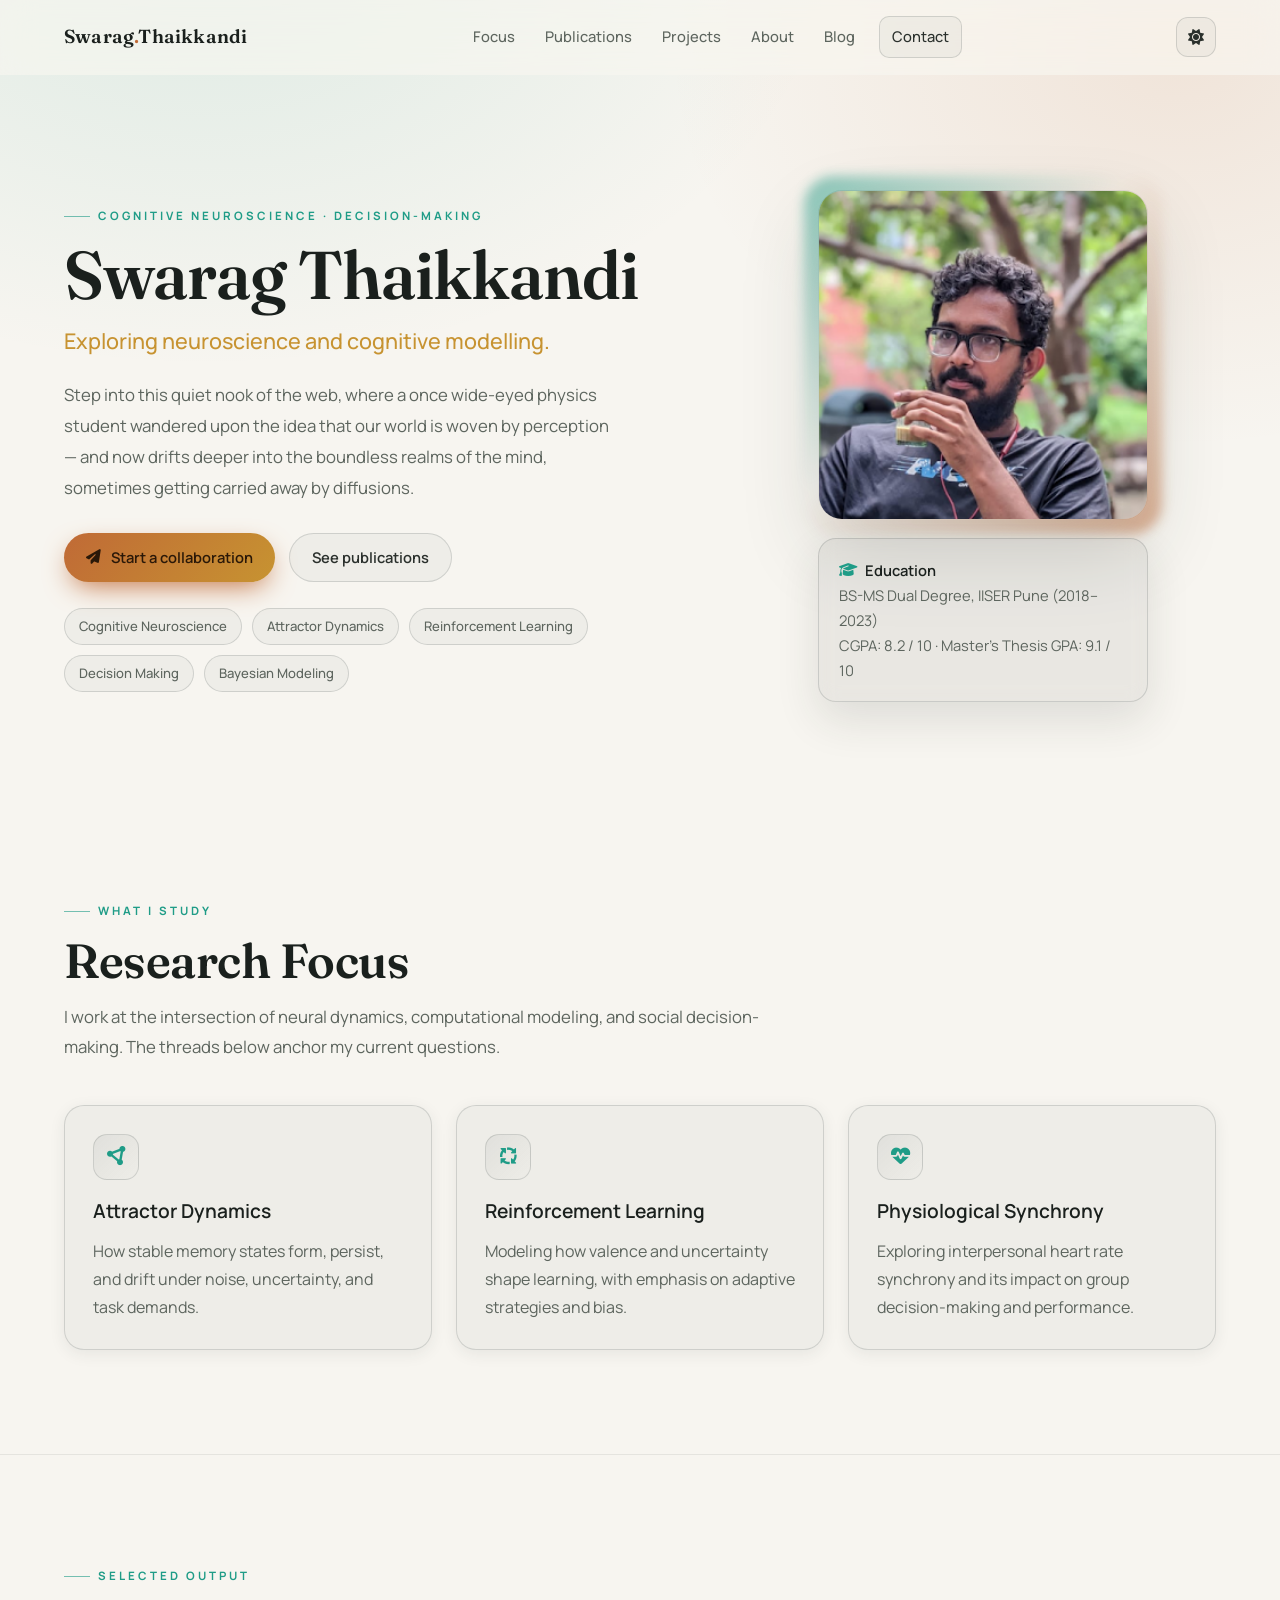
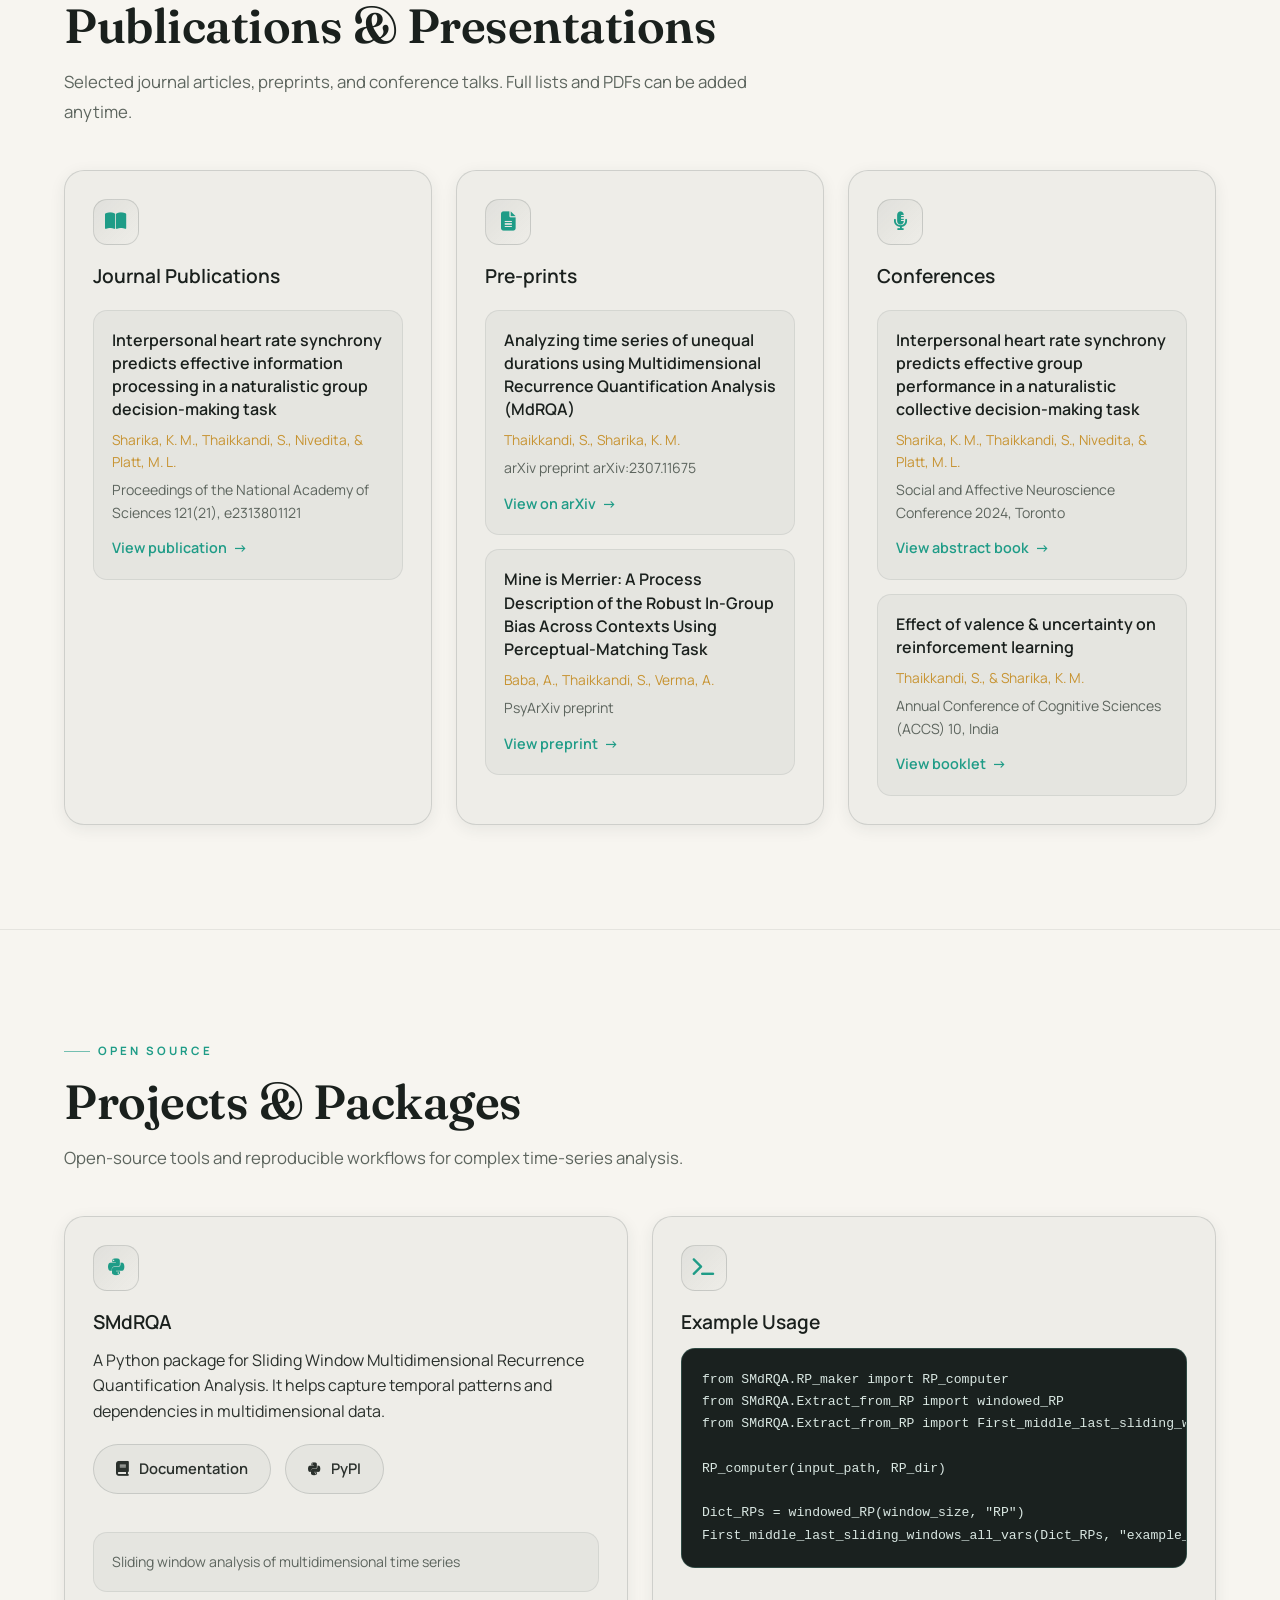
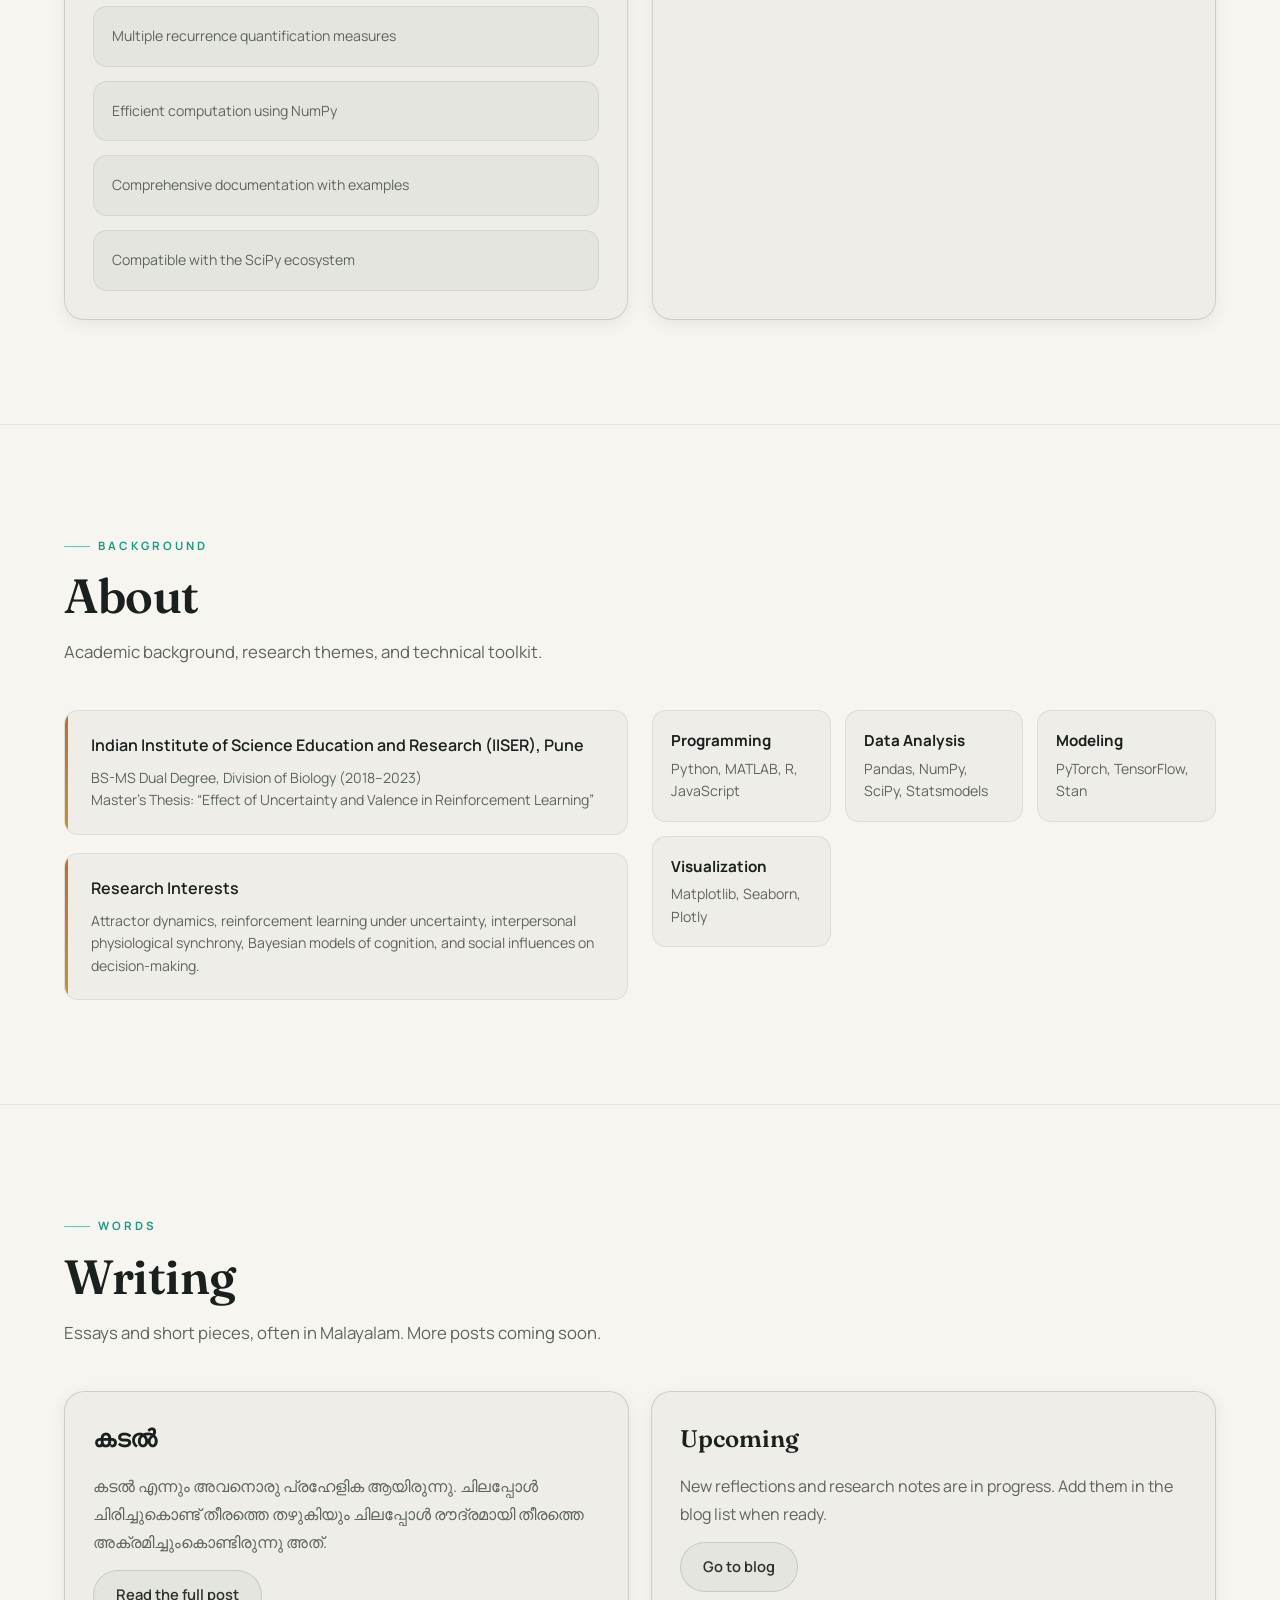
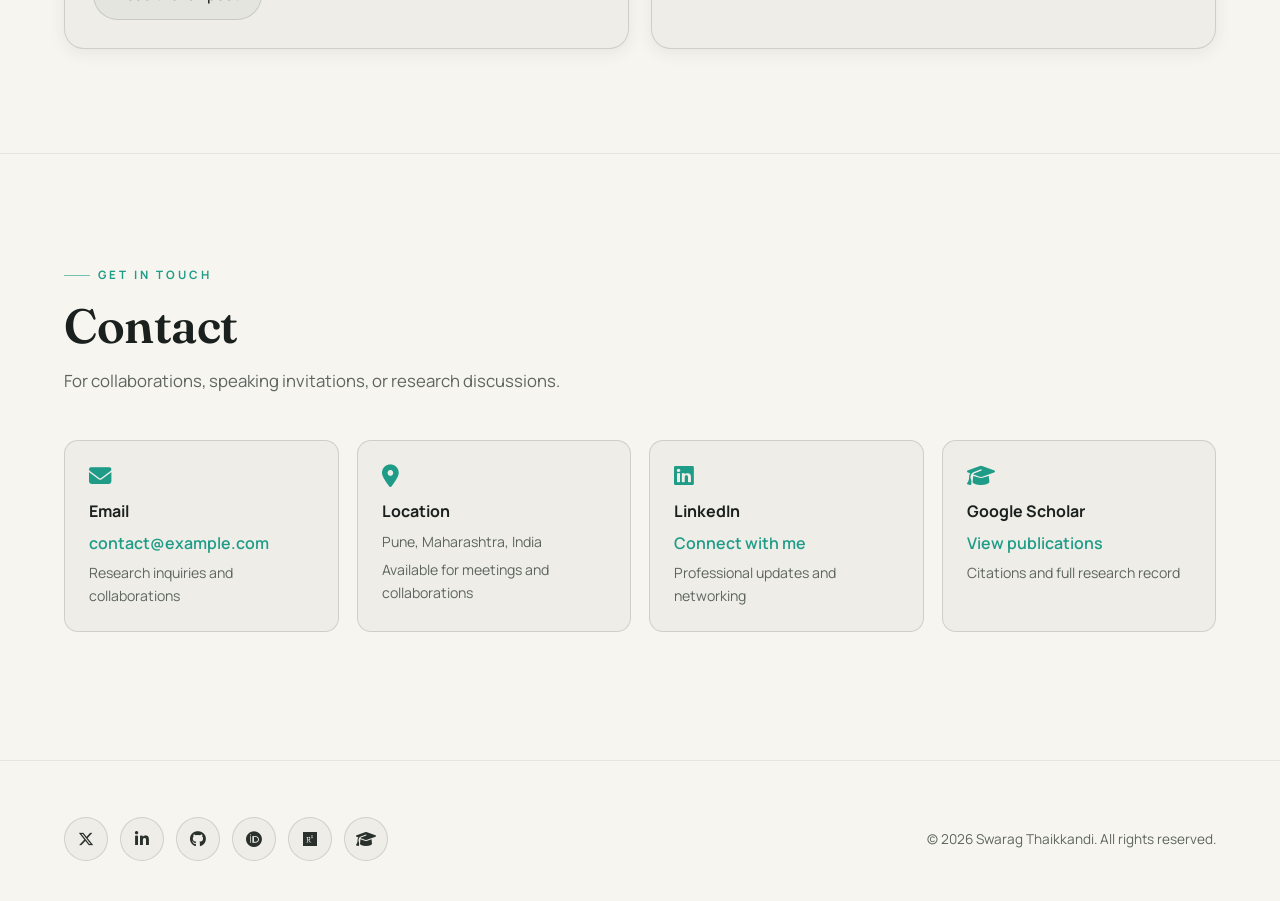
==== commit 28a2d6de: "Redesign site: modern, sleek, professional UI - Rebuilt site.css as a dual-theme (dark/light) design" ====
--- a/index.html
+++ b/index.html
@@ -1,1373 +1,342 @@
-<!DOCTYPE html>
-<html lang="en">
-<head>
-    <meta charset="UTF-8">
-    <meta name="viewport" content="width=device-width, initial-scale=1.0">
-    <title>Swarag Thaikkandi | Researcher</title>
-    <link rel="stylesheet" href="https://cdnjs.cloudflare.com/ajax/libs/font-awesome/6.4.0/css/all.min.css">
-    <link href="https://fonts.googleapis.com/css2?family=Orbitron:wght@400;500;700&family=Roboto:wght@300;400;500&display=swap" rel="stylesheet">
-    <style>
-        * {
-            margin: 0;
-            padding: 0;
-            box-sizing: border-box;
-        }
-
-        :root {
-            --ironman-red: #C9242C;
-            --ironman-gold: #F0C75E;
-            --arc-reactor-blue: #00C8FF;
-            --windows-dark: #1D1D1D;
-            --windows-gray: #3A3A3A;
-            --windows-light: #F2F2F2;
-            --transition: all 0.5s cubic-bezier(0.2, 0.8, 0.2, 1);
-        }
-
-        body {
-            background: linear-gradient(135deg, #0a0a0f 0%, #1a1a25 100%);
-            color: #fff;
-            font-family: 'Roboto', sans-serif;
-            min-height: 100vh;
-            overflow-x: hidden;
-            position: relative;
-        }
-
-        body::before {
-            content: "";
-            position: fixed;
-            top: 0;
-            left: 0;
-            width: 100%;
-            height: 100%;
-            background: 
-                radial-gradient(circle at 20% 30%, rgba(0, 200, 255, 0.05) 0%, transparent 25%),
-                radial-gradient(circle at 80% 70%, rgba(192, 36, 44, 0.05) 0%, transparent 25%);
-            z-index: -1;
-            pointer-events: none;
-        }
-
-        /* Header with Iron Man styling */
-        .app-bar {
-            position: fixed;
-            top: 0;
-            left: 0;
-            width: 100%;
-            background: rgba(25, 25, 30, 0.95);
-            backdrop-filter: blur(10px);
-            padding: 15px 30px;
-            display: flex;
-            justify-content: space-between;
-            align-items: center;
-            z-index: 1000;
-            box-shadow: 0 0 20px rgba(0, 200, 255, 0.2);
-            border-bottom: 1px solid rgba(0, 200, 255, 0.3);
-        }
-
-        .app-title {
-            display: flex;
-            align-items: center;
-            gap: 15px;
-        }
-
-        .app-title i {
-            color: var(--arc-reactor-blue);
-            font-size: 28px;
-            animation: pulse 2s infinite;
-        }
-
-        .app-title h1 {
-            font-family: 'Orbitron', sans-serif;
-            font-weight: 700;
-            font-size: 24px;
-            background: linear-gradient(to right, var(--ironman-gold), var(--ironman-red));
-            -webkit-background-clip: text;
-            -webkit-text-fill-color: transparent;
-            text-shadow: 0 0 10px rgba(240, 199, 94, 0.3);
-        }
-
-        .app-actions {
-            display: flex;
-            gap: 15px;
-        }
-
-        .app-btn {
-            width: 45px;
-            height: 45px;
-            border-radius: 50%;
-            background: rgba(255, 255, 255, 0.1);
-            display: flex;
-            align-items: center;
-            justify-content: center;
-            color: var(--arc-reactor-blue);
-            font-size: 18px;
-            transition: var(--transition);
-            cursor: pointer;
-            border: 1px solid rgba(0, 200, 255, 0.3);
-        }
-
-        .app-btn:hover {
-            background: rgba(0, 200, 255, 0.2);
-            transform: scale(1.1);
-            box-shadow: 0 0 15px rgba(0, 200, 255, 0.4);
-        }
-
-        /* Main container */
-        .start-screen {
-            padding: 100px 20px 50px;
-            max-width: 1400px;
-            margin: 0 auto;
-        }
-
-        .profile-section {
-            display: flex;
-            align-items: center;
-            gap: 40px;
-            margin-bottom: 60px;
-            padding: 0 20px;
-        }
-
-        .profile-image {
-            width: 200px;
-            height: 200px;
-            border-radius: 50%;
-            overflow: hidden;
-            position: relative;
-            border: 4px solid var(--ironman-gold);
-            box-shadow: 0 0 30px rgba(240, 199, 94, 0.5);
-        }
-
-        .profile-image::before {
-            content: "";
-            position: absolute;
-            top: -5px;
-            left: -5px;
-            right: -5px;
-            bottom: -5px;
-            border-radius: 50%;
-            background: linear-gradient(45deg, var(--ironman-red), var(--ironman-gold), var(--arc-reactor-blue));
-            z-index: -1;
-            animation: rotate 10s linear infinite;
-        }
-
-        .profile-image img {
-            width: 100%;
-            height: 100%;
-            object-fit: cover;
-        }
-
-        .profile-content {
-            flex: 1;
-        }
-
-        .profile-content h2 {
-            font-family: 'Orbitron', sans-serif;
-            font-size: 36px;
-            font-weight: 500;
-            margin-bottom: 10px;
-            color: var(--ironman-gold);
-            text-shadow: 0 0 10px rgba(240, 199, 94, 0.5);
-        }
-
-        .profile-content p {
-            font-size: 18px;
-            margin-bottom: 20px;
-            color: #ccc;
-            max-width: 700px;
-            line-height: 1.6;
-        }
-
-        .academic-tags {
-            display: flex;
-            flex-wrap: wrap;
-            gap: 10px;
-            margin-top: 25px;
-        }
-
-        .academic-tag {
-            background: rgba(192, 36, 44, 0.15);
-            color: var(--ironman-red);
-            padding: 8px 20px;
-            border-radius: 30px;
-            font-size: 14px;
-            font-weight: 600;
-            border: 1px solid rgba(192, 36, 44, 0.3);
-            transition: var(--transition);
-        }
-
-        .academic-tag:hover {
-            background: rgba(192, 36, 44, 0.3);
-            transform: translateY(-3px);
-        }
-
-        /* Windows 8 Tiles with flipping effect */
-        .tiles-container {
-            display: grid;
-            grid-template-columns: repeat(auto-fill, minmax(300px, 1fr));
-            gap: 25px;
-            margin-top: 30px;
-        }
-
-        .tile-container {
-            perspective: 1000px;
-            height: 250px;
-        }
-
-        .win8-tile {
-            width: 100%;
-            height: 100%;
-            position: relative;
-            transform-style: preserve-3d;
-            transition: transform 0.8s cubic-bezier(0.4, 0.2, 0.2, 1);
-            cursor: pointer;
-            border-radius: 0;
-        }
-
-        .tile-container:hover .win8-tile {
-            transform: rotateY(180deg);
-        }
-
-        .tile-face {
-            position: absolute;
-            width: 100%;
-            height: 100%;
-            backface-visibility: hidden;
-            display: flex;
-            flex-direction: column;
-            padding: 25px;
-            overflow: hidden;
-            border: 1px solid rgba(255, 255, 255, 0.1);
-            box-shadow: 0 10px 30px rgba(0, 0, 0, 0.3);
-        }
-
-        .tile-front {
-            background: rgba(40, 40, 45, 0.8);
-            justify-content: center;
-            align-items: center;
-            text-align: center;
-        }
-
-        .tile-back {
-            background: rgba(30, 30, 35, 0.95);
-            transform: rotateY(180deg);
-            justify-content: space-between;
-        }
-
-        .tile-icon {
-            width: 70px;
-            height: 70px;
-            background: var(--ironman-red);
-            border-radius: 50%;
-            display: flex;
-            align-items: center;
-            justify-content: center;
-            margin-bottom: 20px;
-            color: white;
-            font-size: 30px;
-            box-shadow: 0 0 20px rgba(192, 36, 44, 0.5);
-        }
-
-        .tile-front h3 {
-            font-size: 24px;
-            font-weight: 400;
-            color: #fff;
-            text-transform: uppercase;
-            letter-spacing: 1px;
-        }
-
-        .tile-back h4 {
-            font-size: 20px;
-            font-weight: 500;
-            color: var(--ironman-gold);
-            margin-bottom: 15px;
-            font-family: 'Orbitron', sans-serif;
-        }
-
-        .tile-back p {
-            color: #aaa;
-            font-size: 15px;
-            line-height: 1.6;
-            margin-bottom: 15px;
-        }
-
-        .tile-back .tile-btn {
-            align-self: flex-start;
-            padding: 10px 25px;
-            background: transparent;
-            color: var(--arc-reactor-blue);
-            border: 2px solid var(--arc-reactor-blue);
-            font-weight: 600;
-            font-size: 14px;
-            cursor: pointer;
-            transition: var(--transition);
-            text-decoration: none;
-            display: inline-flex;
-            align-items: center;
-            gap: 8px;
-        }
-
-        .tile-back .tile-btn:hover {
-            background: rgba(0, 200, 255, 0.15);
-            box-shadow: 0 0 15px rgba(0, 200, 255, 0.3);
-        }
-
-        /* Color Variations */
-        .tile-blue .tile-icon {
-            background: var(--arc-reactor-blue);
-            box-shadow: 0 0 20px rgba(0, 200, 255, 0.5);
-        }
-
-        .tile-gold .tile-icon {
-            background: var(--ironman-gold);
-            box-shadow: 0 0 20px rgba(240, 199, 94, 0.5);
-        }
-
-        .tile-red .tile-icon {
-            background: var(--ironman-red);
-            box-shadow: 0 0 20px rgba(192, 36, 44, 0.5);
-        }
-
-        /* Section Panels */
-        .section-panel {
-            position: fixed;
-            top: 0;
-            left: 0;
-            width: 100%;
-            height: 100%;
-            background: rgba(20, 20, 25, 0.95);
-            backdrop-filter: blur(10px);
-            z-index: 2000;
-            padding: 20px;
-            overflow-y: auto;
-            transform: translateY(100%);
-            transition: transform 0.8s cubic-bezier(0.4, 0.2, 0.2, 1);
-            display: flex;
-            flex-direction: column;
-        }
-
-        .section-panel.active {
-            transform: translateY(0);
-        }
-
-        .panel-header {
-            display: flex;
-            justify-content: space-between;
-            align-items: center;
-            padding: 20px;
-            border-bottom: 2px solid var(--ironman-red);
-            margin-bottom: 30px;
-        }
-
-        .panel-header h2 {
-            font-family: 'Orbitron', sans-serif;
-            font-size: 32px;
-            color: var(--ironman-gold);
-            text-shadow: 0 0 10px rgba(240, 199, 94, 0.3);
-        }
-
-        .close-btn {
-            width: 50px;
-            height: 50px;
-            border-radius: 50%;
-            background: rgba(192, 36, 44, 0.2);
-            display: flex;
-            align-items: center;
-            justify-content: center;
-            color: #fff;
-            font-size: 24px;
-            cursor: pointer;
-            transition: var(--transition);
-            border: 2px solid var(--ironman-red);
-        }
-
-        .close-btn:hover {
-            background: var(--ironman-red);
-            transform: rotate(90deg);
-        }
-
-        .panel-content {
-            padding: 20px;
-            flex: 1;
-            max-width: 1200px;
-            margin: 0 auto;
-            width: 100%;
-        }
-
-        /* Publication Sections */
-        .pub-grid {
-            display: grid;
-            grid-template-columns: repeat(auto-fill, minmax(500px, 1fr));
-            gap: 30px;
-        }
-
-        .pub-item {
-            background: rgba(40, 40, 45, 0.8);
-            padding: 25px;
-            border-left: 4px solid var(--arc-reactor-blue);
-            transition: var(--transition);
-            position: relative;
-            overflow: hidden;
-        }
-
-        .pub-item::before {
-            content: "";
-            position: absolute;
-            top: 0;
-            left: 0;
-            width: 100%;
-            height: 100%;
-            background: linear-gradient(45deg, transparent, rgba(0, 200, 255, 0.05), transparent);
-            z-index: -1;
-        }
-
-        .pub-item:hover {
-            transform: translateY(-5px);
-            box-shadow: 0 10px 30px rgba(0, 0, 0, 0.4);
-            border-left: 4px solid var(--ironman-gold);
-        }
-
-        .pub-item h3 {
-            font-size: 20px;
-            font-weight: 500;
-            margin-bottom: 12px;
-            color: #fff;
-        }
-
-        .pub-authors {
-            color: var(--arc-reactor-blue);
-            margin-bottom: 12px;
-            font-style: italic;
-        }
-
-        .pub-journal {
-            color: var(--ironman-gold);
-            font-weight: 600;
-            margin-bottom: 15px;
-            display: flex;
-            align-items: center;
-            gap: 8px;
-        }
-
-        .pub-journal i {
-            color: var(--ironman-red);
-        }
-
-        .pub-links {
-            display: flex;
-            gap: 15px;
-            margin-top: 20px;
-        }
-
-        .pub-link {
-            display: flex;
-            align-items: center;
-            gap: 6px;
-            color: var(--arc-reactor-blue);
-            font-weight: 600;
-            text-decoration: none;
-            transition: var(--transition);
-            padding: 8px 15px;
-            background: rgba(0, 200, 255, 0.1);
-            border-radius: 4px;
-        }
-
-        .pub-link:hover {
-            background: rgba(0, 200, 255, 0.2);
-            color: #fff;
-        }
-        
-        /* New About and Code panel styles */
-        .timeline {
-            position: relative;
-            max-width: 1000px;
-            margin: 0 auto;
-        }
-        
-        .timeline::before {
-            content: '';
-            position: absolute;
-            width: 4px;
-            background: var(--arc-reactor-blue);
-            top: 0;
-            bottom: 0;
-            left: 50px;
-            margin-left: -2px;
-        }
-        
-        .timeline-item {
-            position: relative;
-            margin-bottom: 40px;
-            display: flex;
-        }
-        
-        .timeline-icon {
-            width: 60px;
-            height: 60px;
-            border-radius: 50%;
-            background: var(--ironman-red);
-            display: flex;
-            align-items: center;
-            justify-content: center;
-            color: white;
-            font-size: 24px;
-            margin-right: 30px;
-            flex-shrink: 0;
-            z-index: 1;
-        }
-        
-        .timeline-content {
-            background: rgba(40, 40, 45, 0.8);
-            padding: 30px;
-            border-radius: 8px;
-            border-left: 4px solid var(--ironman-gold);
-            flex-grow: 1;
-        }
-        
-        .timeline-content h3 {
-            color: var(--ironman-gold);
-            margin-bottom: 15px;
-        }
-        
-        .timeline-content p {
-            color: #ccc;
-            line-height: 1.6;
-            margin-bottom: 10px;
-        }
-        
-        .timeline-content ul {
-            margin-top: 15px;
-            padding-left: 20px;
-        }
-        
-        .timeline-content li {
-            margin-bottom: 8px;
-            color: #ccc;
-        }
-        
-        .skills-grid {
-            display: grid;
-            grid-template-columns: repeat(auto-fill, minmax(200px, 1fr));
-            gap: 15px;
-            margin-top: 15px;
-        }
-        
-        .skill-card {
-            background: rgba(30, 30, 35, 0.8);
-            padding: 20px;
-            border-radius: 8px;
-            border: 1px solid rgba(0, 200, 255, 0.2);
-        }
-        
-        .skill-card h4 {
-            color: var(--arc-reactor-blue);
-            margin-bottom: 10px;
-            font-size: 16px;
-        }
-        
-        .skill-card p {
-            font-size: 14px;
-            color: #aaa;
-        }
-        
-        /* Code panel styles */
-        .code-preview {
-            background: #1a1a25;
-            padding: 20px;
-            border-radius: 8px;
-            overflow: auto;
-            margin: 20px 0;
-            border: 1px solid rgba(0, 200, 255, 0.2);
-        }
-        
-        .code-preview pre {
-            color: #f8f8f2;
-            font-family: 'Courier New', monospace;
-            font-size: 14px;
-            line-height: 1.5;
-            margin: 0;
-        }
-        
-        .feature-list {
-            columns: 2;
-            column-gap: 30px;
-            margin: 20px 0;
-        }
-        
-        .feature-list li {
-            margin-bottom: 10px;
-            color: #ccc;
-            break-inside: avoid;
-        }
-
-        /* Contact Panel */
-        .contact-info {
-            display: grid;
-            grid-template-columns: repeat(auto-fill, minmax(300px, 1fr));
-            gap: 30px;
-            margin-top: 30px;
-        }
-
-        .contact-card {
-            background: rgba(40, 40, 45, 0.8);
-            padding: 30px;
-            border-radius: 8px;
-            border: 1px solid rgba(0, 200, 255, 0.2);
-            transition: var(--transition);
-            text-align: center;
-        }
-
-        .contact-card:hover {
-            transform: translateY(-10px);
-            border-color: var(--ironman-red);
-            box-shadow: 0 10px 30px rgba(192, 36, 44, 0.3);
-        }
-
-        .contact-card i {
-            font-size: 48px;
-            color: var(--arc-reactor-blue);
-            margin-bottom: 20px;
-        }
-
-        .contact-card h3 {
-            font-size: 24px;
-            color: var(--ironman-gold);
-            margin-bottom: 15px;
-            font-family: 'Orbitron', sans-serif;
-        }
-
-        .contact-card p, .contact-card a {
-            color: #ccc;
-            font-size: 18px;
-            text-decoration: none;
-            transition: var(--transition);
-            display: block;
-            margin-bottom: 10px;
-        }
-
-        .contact-card a:hover {
-            color: var(--arc-reactor-blue);
-        }
-
-        /* Footer */
-        footer {
-            background: rgba(15, 15, 20, 0.95);
-            padding: 60px 20px 40px;
-            margin-top: 80px;
-            text-align: center;
-            border-top: 1px solid rgba(0, 200, 255, 0.2);
-        }
-
-        .social-icons {
-            display: flex;
-            justify-content: center;
-            gap: 25px;
-            margin: 40px 0;
-        }
-
-        .social-icon {
-            width: 60px;
-            height: 60px;
-            border-radius: 50%;
-            background: rgba(40, 40, 45, 0.8);
-            display: flex;
-            align-items: center;
-            justify-content: center;
-            color: var(--arc-reactor-blue);
-            font-size: 24px;
-            transition: var(--transition);
-            border: 1px solid rgba(0, 200, 255, 0.3);
-        }
-
-        .social-icon:hover {
-            background: rgba(0, 200, 255, 0.2);
-            transform: translateY(-8px);
-            box-shadow: 0 10px 20px rgba(0, 200, 255, 0.3);
-        }
-
-        .copyright {
-            color: #888;
-            font-size: 14px;
-            margin-top: 30px;
-        }
-
-        /* Animations */
-        @keyframes pulse {
-            0% { opacity: 0.8; }
-            50% { opacity: 1; text-shadow: 0 0 15px rgba(0, 200, 255, 0.8); }
-            100% { opacity: 0.8; }
-        }
-
-        @keyframes rotate {
-            0% { transform: rotate(0deg); }
-            100% { transform: rotate(360deg); }
-        }
-
-        @keyframes float {
-            0% { transform: translateY(0px); }
-            50% { transform: translateY(-15px); }
-            100% { transform: translateY(0px); }
-        }
-
-        .tile-animate {
-            animation: float 6s ease-in-out infinite;
-        }
-
-        .tile-delay-1 { animation-delay: 0.2s; }
-        .tile-delay-2 { animation-delay: 0.4s; }
-        .tile-delay-3 { animation-delay: 0.6s; }
-        .tile-delay-4 { animation-delay: 0.8s; }
-
-        /* Responsive */
-        @media (max-width: 1000px) {
-            .profile-section {
-                flex-direction: column;
-                text-align: center;
-            }
-            
-            .academic-tags {
-                justify-content: center;
-            }
-            
-            .pub-grid {
-                grid-template-columns: 1fr;
-            }
-            
-            .feature-list {
-                columns: 1;
-            }
-        }
-
-        @media (max-width: 768px) {
-            .tiles-container {
-                grid-template-columns: 1fr;
-            }
-            
-            .app-title h1 {
-                font-size: 20px;
-            }
-            
-            .profile-content h2 {
-                font-size: 28px;
-            }
-            
-            .panel-header h2 {
-                font-size: 24px;
-            }
-            
-            .contact-info {
-                grid-template-columns: 1fr;
-            }
-            
-            .timeline::before {
-                left: 30px;
-            }
-            
-            .timeline-item {
-                flex-direction: column;
-            }
-            
-            .timeline-icon {
-                margin-right: 0;
-                margin-bottom: 20px;
-            }
-        }
-    </style>
-</head>
-<body>
-    <!-- App Bar -->
-    <div class="app-bar">
-        <div class="app-title">
-            <i class="fas fa-brain"></i>
-            <h1>SWARAG THAIKKANDI</h1>
-        </div>
-        <div class="app-actions">
-            <div class="app-btn">
-                <i class="fas fa-search"></i>
-            </div>
-            <div class="app-btn">
-                <i class="fas fa-user"></i>
-            </div>
-            <div class="app-btn">
-                <i class="fas fa-cog"></i>
-            </div>
-        </div>
-    </div>
-
-    <!-- Start Screen -->
-    <div class="start-screen">
-        <div class="profile-section">
-            <div class="profile-image tile-animate">
-                <img src="images/142320710.png" alt="Swarag Thaikkandi">
-            </div>
-            <div class="profile-content">
-                <h2>Swarag Thaikkandi</h2>
-                <p>Exploring Neuroscience & Cognitive Modelling</p>
-                <p>Step into this quiet nook of the web, where a once wide-eyed physics student wandered upon the idea that our world is woven by perception—and now drifts deeper into the boundless realms of the mind and sometimes getting carried away by diffusions…</p>
-                
-                <div class="academic-tags">
-                    <div class="academic-tag">Cognitive Neuroscience</div>
-                    <div class="academic-tag">Attractor Dynamics</div>
-                    <div class="academic-tag">Reinforcement Learning</div>
-                    <div class="academic-tag">Decision Making</div>
-                    <div class="academic-tag">Bayesian Modeling</div>
-                </div>
-            </div>
-        </div>
-
-        <!-- Windows 8 Tiles with flipping effect -->
-        <div class="tiles-container">
-            <!-- Intro Tile -->
-            <div class="tile-container">
-                <div class="win8-tile" data-section="intro">
-                    <div class="tile-face tile-front tile-red">
-                        <div class="tile-icon">
-                            <i class="fas fa-seedling"></i>
-                        </div>
-                        <h3>Intro</h3>
-                    </div>
-                    <div class="tile-face tile-back">
-                        <h4>My Journey</h4>
-                        <p>From physics to neuroscience and cognitive modeling. Explore my academic evolution and research philosophy.</p>
-                        <a class="tile-btn open-section">
-                            <i class="fas fa-book-open"></i> Read More
-                        </a>
-                    </div>
-                </div>
-            </div>
-
-            <!-- Papers Tile -->
-            <div class="tile-container">
-                <div class="win8-tile" data-section="papers">
-                    <div class="tile-face tile-front tile-blue">
-                        <div class="tile-icon">
-                            <i class="fas fa-file-alt"></i>
-                        </div>
-                        <h3>Papers</h3>
-                    </div>
-                    <div class="tile-face tile-back">
-                        <h4>Published Research</h4>
-                        <p>Peer-reviewed journal articles and publications in neuroscience and cognitive science.</p>
-                        <a class="tile-btn open-section">
-                            <i class="fas fa-scroll"></i> View Publications
-                        </a>
-                    </div>
-                </div>
-            </div>
-
-            <!-- Pre-prints Tile -->
-            <div class="tile-container">
-                <div class="win8-tile" data-section="preprints">
-                    <div class="tile-face tile-front tile-gold">
-                        <div class="tile-icon">
-                            <i class="fas fa-file-contract"></i>
-                        </div>
-                        <h3>Pre-prints</h3>
-                    </div>
-                    <div class="tile-face tile-back">
-                        <h4>Work in Progress</h4>
-                        <p>Pre-print publications and ongoing research projects awaiting peer review.</p>
-                        <a class="tile-btn open-section">
-                            <i class="fas fa-cloud-download-alt"></i> Access Pre-prints
-                        </a>
-                    </div>
-                </div>
-            </div>
-
-            <!-- Conferences Tile -->
-            <div class="tile-container">
-                <div class="win8-tile" data-section="conferences">
-                    <div class="tile-face tile-front tile-red">
-                        <div class="tile-icon">
-                            <i class="fas fa-chalkboard-teacher"></i>
-                        </div>
-                        <h3>Conferences</h3>
-                    </div>
-                    <div class="tile-face tile-back">
-                        <h4>Presentations & Talks</h4>
-                        <p>Conference proceedings, presentations, and invited talks in cognitive science.</p>
-                        <a class="tile-btn open-section">
-                            <i class="fas fa-microphone"></i> View Presentations
-                        </a>
-                    </div>
-                </div>
-            </div>
-
-            <!-- About Tile -->
-            <div class="tile-container">
-                <div class="win8-tile" data-section="about">
-                    <div class="tile-face tile-front tile-blue">
-                        <div class="tile-icon">
-                            <i class="fas fa-user-graduate"></i>
-                        </div>
-                        <h3>About</h3>
-                    </div>
-                    <div class="tile-face tile-back">
-                        <h4>Academic Background</h4>
-                        <p>My education, research interests, technical skills, and academic journey timeline.</p>
-                        <a class="tile-btn open-section">
-                            <i class="fas fa-history"></i> Explore Timeline
-                        </a>
-                    </div>
-                </div>
-            </div>
-
-            <!-- Contact Tile -->
-            <div class="tile-container">
-                <div class="win8-tile" data-section="contact">
-                    <div class="tile-face tile-front tile-gold">
-                        <div class="tile-icon">
-                            <i class="fas fa-envelope"></i>
-                        </div>
-                        <h3>Contact</h3>
-                    </div>
-                    <div class="tile-face tile-back">
-                        <h4>Get In Touch</h4>
-                        <p>Connect with me for collaborations, speaking engagements, or research inquiries.</p>
-                        <a class="tile-btn open-section">
-                            <i class="fas fa-paper-plane"></i> Reach Out
-                        </a>
-                    </div>
-                </div>
-            </div>
-
-            <!-- Code Tile -->
-            <div class="tile-container">
-                <div class="win8-tile" data-section="code">
-                    <div class="tile-face tile-front tile-red">
-                        <div class="tile-icon">
-                            <i class="fas fa-code"></i>
-                        </div>
-                        <h3>Code</h3>
-                    </div>
-                    <div class="tile-face tile-back">
-                        <h4>Projects & Tools</h4>
-                        <p>Open-source repositories, libraries, and tools developed for neuroscience research.</p>
-                        <a class="tile-btn open-section">
-                            <i class="fab fa-github"></i> Explore Code
-                        </a>
-                    </div>
-                </div>
-            </div>
-
-            <!-- Blog Tile -->
-            <div class="tile-container">
-                <a href="https://swaragthaikkandi.blogspot.com" target="_blank" class="win8-tile">
-                    <div class="tile-face tile-front tile-blue">
-                        <div class="tile-icon">
-                            <i class="fas fa-pen-nib"></i>
-                        </div>
-                        <h3>Blog</h3>
-                    </div>
-                    <div class="tile-face tile-back">
-                        <h4>Personal Reflections</h4>
-                        <p>Writings on neuroscience, cognitive science, and personal research experiences.</p>
-                        <a href="https://swaragthaikkandi.blogspot.com" class="tile-btn">
-                            <i class="fas fa-feather-alt"></i> Read Blog
-                        </a>
-                    </div>
-                </a>
-            </div>
-        </div>
-    </div>
-
-    <!-- Section Panels -->
-    <!-- Intro Panel -->
-    <div class="section-panel" id="intro-panel">
-        <div class="panel-header">
-            <h2>Introduction</h2>
-            <div class="close-btn">
-                <i class="fas fa-times"></i>
-            </div>
-        </div>
-        <div class="panel-content">
-            <div class="pub-item">
-                <h3>My Academic Journey</h3>
-                <p>Raised in the heart of a village in Kerala, my academic journey emerged from contemplations on the meaning of self, life, and the enigma of reality. What particularly fascinated me was the intricate interplay between financial decisions, especially in a middle-class setting, and the pervasive spread of superstitious beliefs.</p>
-                
-                <p>The juxtaposition of significant life choices made with little deliberation alongside the propagation of unfounded beliefs challenged my understanding of objective truth. It compelled me to reevaluate reality through the lens of subjective beliefs, resembling the adaptive nature of a Bayesian model. This dual fascination forms the core of my research interests in neuroscience, decision-making, and cognitive modelling.</p>
-                
-                <p>I first fell for physics during my early days at IISER Pune. In my second year, I found myself wondering if there might be something even deeper than the physical reality we probe with equations and experiments—what truly shapes the world we perceive? A conversation with a humanities professor led me to Carlos Castaneda’s Teachings of Don Juan.</p>
-            </div>
-        </div>
-    </div>
-    
-    <!-- Papers Panel -->
-    <div class="section-panel" id="papers-panel">
-        <div class="panel-header">
-            <h2>Journal Publications</h2>
-            <div class="close-btn">
-                <i class="fas fa-times"></i>
-            </div>
-        </div>
-        <div class="panel-content">
-            <div class="pub-grid">
-                <div class="pub-item">
-                    <h3>Interpersonal heart rate synchrony predicts effective information processing in a naturalistic group decision-making task</h3>
-                    <p class="pub-authors">Sharika, K. M., Thaikkandi, S., Nivedita, & Platt, M. L.</p>
-                    <p class="pub-journal"><i class="fas fa-book"></i> Proceedings of the National Academy of Sciences 121(21), e2313801121</p>
-                    <div class="pub-links">
-                        <a href="https://doi.org/10.1073/pnas.2313801121" class="pub-link" target="_blank">
-                            <i class="fas fa-external-link-alt"></i> View Publication
-                        </a>
-                        <a href="#" class="pub-link" target="_blank">
-                            <i class="fas fa-file-pdf"></i> PDF
-                        </a>
-                    </div>
-                </div>
-            </div>
-        </div>
-    </div>
-    
-    <!-- Pre-prints Panel -->
-    <div class="section-panel" id="preprints-panel">
-        <div class="panel-header">
-            <h2>Pre-print Publications</h2>
-            <div class="close-btn">
-                <i class="fas fa-times"></i>
-            </div>
-        </div>
-        <div class="panel-content">
-            <div class="pub-grid">
-                <div class="pub-item">
-                    <h3>Analyzing time series of unequal durations using Multidimensional Recurrence Quantification Analysis (MdRQA): validation and implementation using Python</h3>
-                    <p class="pub-authors">Thaikkandi, S., Sharika, K. M.</p>
-                    <p class="pub-journal"><i class="fas fa-archive"></i> arXiv preprint arXiv:2307.11675</p>
-                    <div class="pub-links">
-                        <a href="https://arxiv.org/abs/2307.11675" class="pub-link" target="_blank">
-                            <i class="fas fa-external-link-alt"></i> View on arXiv
-                        </a>
-                        <a href="#" class="pub-link" target="_blank">
-                            <i class="fas fa-file-pdf"></i> PDF
-                        </a>
-                    </div>
-                </div>
-                
-                <div class="pub-item">
-                    <h3>Mine is Merrier: A Process Description of the Robust In-Group Bias Across Contexts Using Perceptual-Matching Task</h3>
-                    <p class="pub-authors">Baba, A., Thaikkandi, S., Verma, A.</p>
-                    <p class="pub-journal"><i class="fas fa-archive"></i> PsyArxive preprint</p>
-                    <div class="pub-links">
-                        <a href="https://doi.org/10.31234/osf.io/s4vg8" class="pub-link" target="_blank">
-                            <i class="fas fa-external-link-alt"></i> View Preprint
-                        </a>
-                        <a href="#" class="pub-link" target="_blank">
-                            <i class="fas fa-file-pdf"></i> PDF
-                        </a>
-                    </div>
-                </div>
-            </div>
-        </div>
-    </div>
-    
-    <!-- Conferences Panel -->
-    <div class="section-panel" id="conferences-panel">
-        <div class="panel-header">
-            <h2>Conference Presentations</h2>
-            <div class="close-btn">
-                <i class="fas fa-times"></i>
-            </div>
-        </div>
-        <div class="panel-content">
-            <div class="pub-grid">
-                <div class="pub-item">
-                    <h3>Interpersonal heart rate synchrony predicts effective group performance in a naturalistic collective decision-making task</h3>
-                    <p class="pub-authors">Sharika, K. M., Thaikkandi, S., Nivedita, & Platt, M. L.</p>
-                    <p class="pub-journal"><i class="fas fa-users"></i> Social and Affective Neuroscience Conference 2024. Toronto.</p>
-                    <div class="pub-links">
-                        <a href="https://socialaffectiveneuro.org/wp-content/uploads/2024/04/SANS-Conference-2024_Abstract-Book_April-8.pdf" class="pub-link" target="_blank">
-                            <i class="fas fa-external-link-alt"></i> View Abstract Book
-                        </a>
-                    </div>
-                </div>
-                
-                <div class="pub-item">
-                    <h3>Effect of valence & uncertainty on reinforcement learning</h3>
-                    <p class="pub-authors">Thaikkandi, S., & Sharika, K. M.</p>
-                    <p class="pub-journal"><i class="fas fa-users"></i> Annual Conference of Cognitive Sciences (ACCS) 10. India.</p>
-                    <div class="pub-links">
-                        <a href="https://www.cgs.iitk.ac.in/user/accs10/files/ACCSX_Booklet.pdf" class="pub-link" target="_blank">
-                            <i class="fas fa-external-link-alt"></i> View Booklet
-                        </a>
-                    </div>
-                </div>
-            </div>
-        </div>
-    </div>
-    
-    <!-- About Panel -->
-    <div class="section-panel" id="about-panel">
-        <div class="panel-header">
-            <h2>About Me</h2>
-            <div class="close-btn">
-                <i class="fas fa-times"></i>
-            </div>
-        </div>
-        <div class="panel-content">
-            <div class="timeline">
-                <div class="timeline-item">
-                    <div class="timeline-icon">
-                        <i class="fas fa-graduation-cap"></i>
-                    </div>
-                    <div class="timeline-content">
-                        <h3>Indian Institute of Science Education and Research (IISER), Pune</h3>
-                        <p><strong>Location:</strong> Pune, Maharashtra, India</p>
-                        <p><em>
-                            An autonomous institute under the Ministry of Education, Government of India.<br>
-                            Declared as an Institute of National Importance by an Act of Parliament.<br>
-                            Premier institute dedicated to research and teaching in the basic sciences.
-                        </em></p>
-                        <p><strong>Program:</strong> BS-MS Dual Degree (Division of Biology)</p>
-                        <p><strong>Duration:</strong> 2018–2023</p>
-                        <p><strong>CGPA:</strong> 8.2 / 10</p>
-                        <p><strong>Master's Thesis:</strong> "Effect of Uncertainty and Valence in Reinforcement Learning" (GPA: 9.1 / 10)</p>
-                    </div>
-                </div>
-                
-                <div class="timeline-item">
-                    <div class="timeline-icon">
-                        <i class="fas fa-lightbulb"></i>
-                    </div>
-                    <div class="timeline-content">
-                        <h3>Research Interests</h3>
-                        <p>My research focuses on the intersection of neuroscience, cognitive modeling, and decision-making processes.</p>
-                        <ul>
-                            <li>Attractor dynamics in working memory</li>
-                            <li>Reinforcement learning under uncertainty</li>
-                            <li>Interpersonal physiological synchrony</li>
-                            <li>Bayesian models of cognition</li>
-                            <li>Social influences on decision-making</li>
-                        </ul>
-                    </div>
-                </div>
-                
-                <div class="timeline-item">
-                    <div class="timeline-icon">
-                        <i class="fas fa-tools"></i>
-                    </div>
-                    <div class="timeline-content">
-                        <h3>Technical Skills</h3>
-                        <div class="skills-grid">
-                            <div class="skill-card">
-                                <h4>Programming</h4>
-                                <p>Python, MATLAB, R, JavaScript</p>
-                            </div>
-                            <div class="skill-card">
-                                <h4>Data Analysis</h4>
-                                <p>Pandas, NumPy, SciPy, Statsmodels</p>
-                            </div>
-                            <div class="skill-card">
-                                <h4>Modeling</h4>
-                                <p>PyTorch, TensorFlow, Stan</p>
-                            </div>
-                            <div class="skill-card">
-                                <h4>Visualization</h4>
-                                <p>Matplotlib, Seaborn, Plotly</p>
-                            </div>
-                        </div>
-                    </div>
-                </div>
-            </div>
-        </div>
-    </div>
-    
-    <!-- Code Panel -->
-    <div class="section-panel" id="code-panel">
-        <div class="panel-header">
-            <h2>Codes & Packages</h2>
-            <div class="close-btn">
-                <i class="fas fa-times"></i>
-            </div>
-        </div>
-        <div class="panel-content">
-            <div class="pub-item">
-                <h3>SMdRQA</h3>
-                <p>SMdRQA is a Python package designed for conducting Sliding Window Multidimensional Recurrent Quantification Analysis (SMdRQA). This specialized analysis technique allows researchers to explore temporal patterns and dependencies in multidimensional data sequences using a sliding window approach.</p>
-                <div class="pub-links" style="margin-top: 20px;">
-                    <a href="https://swaragthaikkandi.github.io/SMdRQA/" class="pub-link" target="_blank">
-                        <i class="fas fa-book"></i> Documentation
-                    </a>
-                    <a href="https://pypi.org/project/SMdRQA/" class="pub-link" target="_blank">
-                        <i class="fab fa-python"></i> PyPI
-                    </a>
-                </div>
-                
-                <div class="code-preview">
-                    <pre># Example usage of SMdRQA
-from SMdRQA.RP_maker import RP_computer
-
-from SMdRQA.Extract_from_RP import Mode
-from SMdRQA.Extract_from_RP import Check_Int_Array
-from SMdRQA.Extract_from_RP import Sliding_window
-from SMdRQA.Extract_from_RP import Whole_window
-from SMdRQA.Extract_from_RP import windowed_RP
-from SMdRQA.Extract_from_RP import First_middle_last_avg
-from SMdRQA.Extract_from_RP import First_middle_last_sliding_windows
-from SMdRQA.Extract_from_RP import First_middle_last_sliding_windows_all_vars
-
-# Create RPs
-RP_computer(input_path, RP_dir)    # generating RPs and saving to the specified folder
-
-
-# Compute RQA metrics and save
-Dict_RPs=windowed_RP(window_size, 'RP')                                                      # Specifying window size and folder in which RPs are saved
-First_middle_last_sliding_windows_all_vars(Dict_RPs,'example_data.csv')</pre>
-                </div>
-            </div>
-            
-            <div class="pub-item">
-                <h3>Features</h3>
-                <ul class="feature-list">
-                    <li>Sliding window analysis of multidimensional time series</li>
-                    <li>Multiple recurrence quantification measures</li>
-                    <li>Efficient computation using NumPy</li>
-                    <li>Comprehensive documentation with examples</li>
-                    <li>Compatible with SciPy ecosystem</li>
-                </ul>
-            </div>
-        </div>
-    </div>
-    
-    <!-- Contact Panel -->
-    <div class="section-panel" id="contact-panel">
-        <div class="panel-header">
-            <h2>Contact Information</h2>
-            <div class="close-btn">
-                <i class="fas fa-times"></i>
-            </div>
-        </div>
-        <div class="panel-content">
-            <div class="contact-info">
-                <div class="contact-card">
-                    <i class="fas fa-envelope"></i>
-                    <h3>Email</h3>
-                    <a href="mailto:contact@example.com">contact@example.com</a>
-                    <p>For research inquiries and collaborations</p>
-                </div>
-                
-                <div class="contact-card">
-                    <i class="fas fa-map-marker-alt"></i>
-                    <h3>Location</h3>
-                    <p>Pune, Maharashtra, India</p>
-                    <p>Available for meetings and collaborations</p>
-                </div>
-                
-                <div class="contact-card">
-                    <i class="fas fa-download"></i>
-                    <h3>Curriculum Vitae</h3>
-                    <a href="#">Download PDF</a>
-                    <p>Updated: July 2023</p>
-                </div>
-                
-                <div class="contact-card">
-                    <i class="fas fa-file-alt"></i>
-                    <h3>Research Statement</h3>
-                    <a href="#">Download PDF</a>
-                    <p>My research vision and methodology</p>
-                </div>
-            </div>
-        </div>
-    </div>
-
-    <!-- Footer -->
-    <footer>
-        <div class="social-icons">
-            <a href="https://x.com/swarag_t" class="social-icon" target="_blank">
-                <i class="fab fa-twitter"></i>
-            </a>
-            <a href="https://in.linkedin.com/in/swarag-t-2b998a1b5" class="social-icon" target="_blank">
-                <i class="fab fa-linkedin-in"></i>
-            </a>
-            <a href="https://github.com/SwaragThaikkandi" class="social-icon" target="_blank">
-                <i class="fab fa-github"></i>
-            </a>
-            <a href="https://orcid.org/0009-0007-8101-2378" class="social-icon" target="_blank">
-                <i class="fab fa-orcid"></i>
-            </a>
-            <a href="https://www.researchgate.net/profile/Swarag-Thaikkandi" class="social-icon" target="_blank">
-                <i class="fab fa-researchgate"></i>
-            </a>
-            <a href="https://scholar.google.com/citations?user=fg81xJQAAAAJ&hl=en" class="social-icon" target="_blank">
-                <i class="fas fa-graduation-cap"></i>
-            </a>
-        </div>
-        
-        <p class="copyright">© 2023 Swarag Thaikkandi. All rights reserved.<br></p>
-    </footer>
-
-    <script>
-        // Initialize tile animations and section panels
-        document.addEventListener('DOMContentLoaded', function() {
-            // Add animation delays to tiles
-            const tiles = document.querySelectorAll('.tile-container');
-            tiles.forEach((tile, index) => {
-                tile.classList.add(`tile-delay-${index % 4}`);
-            });
-            
-            // App bar buttons functionality
-            const appBtns = document.querySelectorAll('.app-btn');
-            appBtns.forEach(btn => {
-                btn.addEventListener('click', function() {
-                    this.style.transform = 'scale(0.9)';
-                    setTimeout(() => {
-                        this.style.transform = '';
-                    }, 300);
-                    
-                    // Simulate button actions
-                    if (this.querySelector('.fa-search')) {
-                        alert('Search functionality would open here');
-                    } else if (this.querySelector('.fa-user')) {
-                        alert('Profile options would appear here');
-                    } else if (this.querySelector('.fa-cog')) {
-                        alert('Settings panel would open here');
-                    }
-                });
-            });
-            
-            // Section panel functionality
-            const openButtons = document.querySelectorAll('.open-section');
-            const closeButtons = document.querySelectorAll('.close-btn');
-            const panels = document.querySelectorAll('.section-panel');
-            
-            // Open section panels
-            openButtons.forEach(button => {
-                button.addEventListener('click', function(e) {
-                    e.preventDefault();
-                    const tile = this.closest('.win8-tile');
-                    const section = tile.getAttribute('data-section');
-                    
-                    // Hide all panels
-                    panels.forEach(panel => {
-                        panel.classList.remove('active');
-                    });
-                    
-                    // Show the selected panel
-                    const panelId = `${section}-panel`;
-                    const panel = document.getElementById(panelId);
-                    if (panel) {
-                        panel.classList.add('active');
-                        document.body.style.overflow = 'hidden';
-                    }
-                });
-            });
-            
-            // Close section panels
-            closeButtons.forEach(button => {
-                button.addEventListener('click', function() {
-                    const panel = this.closest('.section-panel');
-                    panel.classList.remove('active');
-                    document.body.style.overflow = '';
-                });
-            });
-            
-            // Close panel when clicking outside content
-            panels.forEach(panel => {
-                panel.addEventListener('click', function(e) {
-                    if (e.target === this) {
-                        this.classList.remove('active');
-                        document.body.style.overflow = '';
-                    }
-                });
-            });
-        });
-    </script>
-</body>
-</html>
+<!DOCTYPE html>
+<html lang="en">
+<head>
+  <meta charset="UTF-8">
+  <meta name="viewport" content="width=device-width, initial-scale=1.0">
+  <title>Swarag Thaikkandi — Cognitive Neuroscience Researcher</title>
+  <meta name="description" content="Swarag Thaikkandi — researcher in cognitive neuroscience and computational modeling of decision-making. Publications, projects, and writing on attractor dynamics, reinforcement learning, and physiological synchrony.">
+  <meta name="author" content="Swarag Thaikkandi">
+  <link rel="canonical" href="https://swaragthaikkandi.github.io/website/">
+
+  <!-- Open Graph / social -->
+  <meta property="og:type" content="website">
+  <meta property="og:title" content="Swarag Thaikkandi — Cognitive Neuroscience Researcher">
+  <meta property="og:description" content="Neural dynamics, computational modeling, and the science of decision-making.">
+  <meta property="og:image" content="images/142320710.png">
+  <meta name="twitter:card" content="summary_large_image">
+  <meta name="twitter:site" content="@swarag_t">
+
+  <link rel="icon" type="image/svg+xml" href="assets/favicon.svg">
+  <link rel="preconnect" href="https://fonts.googleapis.com">
+  <link rel="preconnect" href="https://fonts.gstatic.com" crossorigin>
+  <link rel="stylesheet" href="https://cdnjs.cloudflare.com/ajax/libs/font-awesome/6.5.1/css/all.min.css">
+  <link href="https://fonts.googleapis.com/css2?family=Fraunces:opsz,wght@9..144,500;9..144,600;9..144,700&family=Manrope:wght@300;400;500;600;700&family=Noto+Serif+Malayalam:wght@400;600&display=swap" rel="stylesheet">
+  <link rel="stylesheet" href="assets/css/site.css">
+  <script>
+    (function () {
+      try {
+        var t = localStorage.getItem("theme");
+        if (t === "light" || t === "dark") document.documentElement.setAttribute("data-theme", t);
+        else if (window.matchMedia && window.matchMedia("(prefers-color-scheme: light)").matches)
+          document.documentElement.setAttribute("data-theme", "light");
+      } catch (e) {}
+    })();
+  </script>
+</head>
+<body>
+  <div class="scroll-progress" aria-hidden="true"></div>
+
+  <header class="site-header">
+    <div class="container header-inner">
+      <a class="logo" href="#home">Swarag<span>.</span>Thaikkandi</a>
+      <nav class="nav" id="primary-nav">
+        <a href="#focus">Focus</a>
+        <a href="#work">Publications</a>
+        <a href="#projects">Projects</a>
+        <a href="#about">About</a>
+        <a href="blog.html">Blog</a>
+        <a class="btn ghost" href="#contact">Contact</a>
+      </nav>
+      <div class="nav-tools">
+        <button class="icon-btn theme-toggle" type="button" aria-label="Toggle color theme">
+          <i class="fas fa-moon" aria-hidden="true"></i>
+          <i class="fas fa-sun" aria-hidden="true"></i>
+        </button>
+        <button class="icon-btn nav-toggle" type="button" aria-label="Toggle menu" aria-controls="primary-nav" aria-expanded="false">
+          <i class="fas fa-bars" aria-hidden="true"></i>
+        </button>
+      </div>
+    </div>
+  </header>
+
+  <main id="home">
+    <section class="hero">
+      <div class="container hero-grid">
+        <div class="hero-copy reveal">
+          <p class="eyebrow">Cognitive Neuroscience · Decision-Making</p>
+          <h1>Swarag Thaikkandi</h1>
+          <p class="lead">Exploring neuroscience and cognitive modelling.</p>
+          <p class="intro">Step into this quiet nook of the web, where a once wide-eyed physics student wandered upon the idea that our world is woven by perception — and now drifts deeper into the boundless realms of the mind, sometimes getting carried away by diffusions.</p>
+          <div class="cta-row">
+            <a class="btn primary" href="#contact"><i class="fas fa-paper-plane" aria-hidden="true"></i> Start a collaboration</a>
+            <a class="btn ghost" href="#work">See publications</a>
+          </div>
+          <div class="chip-row">
+            <span class="chip">Cognitive Neuroscience</span>
+            <span class="chip">Attractor Dynamics</span>
+            <span class="chip">Reinforcement Learning</span>
+            <span class="chip">Decision Making</span>
+            <span class="chip">Bayesian Modeling</span>
+          </div>
+        </div>
+        <div class="hero-media reveal delay-2">
+          <div class="hero-portrait">
+            <img src="images/142320710.png" alt="Portrait of Swarag Thaikkandi" loading="eager">
+          </div>
+          <div class="hero-card">
+            <strong><i class="fas fa-graduation-cap" aria-hidden="true"></i> Education</strong><br>
+            BS-MS Dual Degree, IISER Pune (2018–2023)<br>
+            CGPA: 8.2 / 10 · Master's Thesis GPA: 9.1 / 10
+          </div>
+        </div>
+      </div>
+    </section>
+
+    <section class="section" id="focus">
+      <div class="container">
+        <div class="section-head reveal">
+          <p class="eyebrow">What I study</p>
+          <h2 class="section-title">Research Focus</h2>
+          <p class="section-subtitle">I work at the intersection of neural dynamics, computational modeling, and social decision-making. The threads below anchor my current questions.</p>
+        </div>
+        <div class="grid three">
+          <div class="card reveal delay-1">
+            <div class="card-icon"><i class="fas fa-circle-nodes" aria-hidden="true"></i></div>
+            <h3>Attractor Dynamics</h3>
+            <p>How stable memory states form, persist, and drift under noise, uncertainty, and task demands.</p>
+          </div>
+          <div class="card reveal delay-2">
+            <div class="card-icon"><i class="fas fa-arrows-spin" aria-hidden="true"></i></div>
+            <h3>Reinforcement Learning</h3>
+            <p>Modeling how valence and uncertainty shape learning, with emphasis on adaptive strategies and bias.</p>
+          </div>
+          <div class="card reveal delay-3">
+            <div class="card-icon"><i class="fas fa-heart-pulse" aria-hidden="true"></i></div>
+            <h3>Physiological Synchrony</h3>
+            <p>Exploring interpersonal heart rate synchrony and its impact on group decision-making and performance.</p>
+          </div>
+        </div>
+      </div>
+    </section>
+
+    <section class="section" id="work">
+      <div class="container">
+        <div class="section-head reveal">
+          <p class="eyebrow">Selected output</p>
+          <h2 class="section-title">Publications &amp; Presentations</h2>
+          <p class="section-subtitle">Selected journal articles, preprints, and conference talks. Full lists and PDFs can be added anytime.</p>
+        </div>
+        <div class="grid three">
+          <div class="card reveal delay-1">
+            <div class="card-icon"><i class="fas fa-book-open" aria-hidden="true"></i></div>
+            <h3>Journal Publications</h3>
+            <ul class="list">
+              <li class="list-item">
+                <h4>Interpersonal heart rate synchrony predicts effective information processing in a naturalistic group decision-making task</h4>
+                <div class="meta">Sharika, K. M., Thaikkandi, S., Nivedita, &amp; Platt, M. L.</div>
+                <div class="tagline">Proceedings of the National Academy of Sciences 121(21), e2313801121</div>
+                <a href="https://doi.org/10.1073/pnas.2313801121" target="_blank" rel="noopener">View publication</a>
+              </li>
+            </ul>
+          </div>
+          <div class="card reveal delay-2">
+            <div class="card-icon"><i class="fas fa-file-lines" aria-hidden="true"></i></div>
+            <h3>Pre-prints</h3>
+            <ul class="list">
+              <li class="list-item">
+                <h4>Analyzing time series of unequal durations using Multidimensional Recurrence Quantification Analysis (MdRQA)</h4>
+                <div class="meta">Thaikkandi, S., Sharika, K. M.</div>
+                <div class="tagline">arXiv preprint arXiv:2307.11675</div>
+                <a href="https://arxiv.org/abs/2307.11675" target="_blank" rel="noopener">View on arXiv</a>
+              </li>
+              <li class="list-item">
+                <h4>Mine is Merrier: A Process Description of the Robust In-Group Bias Across Contexts Using Perceptual-Matching Task</h4>
+                <div class="meta">Baba, A., Thaikkandi, S., Verma, A.</div>
+                <div class="tagline">PsyArXiv preprint</div>
+                <a href="https://doi.org/10.31234/osf.io/s4vg8" target="_blank" rel="noopener">View preprint</a>
+              </li>
+            </ul>
+          </div>
+          <div class="card reveal delay-3">
+            <div class="card-icon"><i class="fas fa-microphone-lines" aria-hidden="true"></i></div>
+            <h3>Conferences</h3>
+            <ul class="list">
+              <li class="list-item">
+                <h4>Interpersonal heart rate synchrony predicts effective group performance in a naturalistic collective decision-making task</h4>
+                <div class="meta">Sharika, K. M., Thaikkandi, S., Nivedita, &amp; Platt, M. L.</div>
+                <div class="tagline">Social and Affective Neuroscience Conference 2024, Toronto</div>
+                <a href="https://socialaffectiveneuro.org/wp-content/uploads/2024/04/SANS-Conference-2024_Abstract-Book_April-8.pdf" target="_blank" rel="noopener">View abstract book</a>
+              </li>
+              <li class="list-item">
+                <h4>Effect of valence &amp; uncertainty on reinforcement learning</h4>
+                <div class="meta">Thaikkandi, S., &amp; Sharika, K. M.</div>
+                <div class="tagline">Annual Conference of Cognitive Sciences (ACCS) 10, India</div>
+                <a href="https://www.cgs.iitk.ac.in/user/accs10/files/ACCSX_Booklet.pdf" target="_blank" rel="noopener">View booklet</a>
+              </li>
+            </ul>
+          </div>
+        </div>
+      </div>
+    </section>
+
+    <section class="section" id="projects">
+      <div class="container">
+        <div class="section-head reveal">
+          <p class="eyebrow">Open source</p>
+          <h2 class="section-title">Projects &amp; Packages</h2>
+          <p class="section-subtitle">Open-source tools and reproducible workflows for complex time-series analysis.</p>
+        </div>
+        <div class="grid two">
+          <div class="card project-card reveal delay-1">
+            <div>
+              <div class="card-icon"><i class="fab fa-python" aria-hidden="true"></i></div>
+              <h3>SMdRQA</h3>
+              <p>A Python package for Sliding Window Multidimensional Recurrence Quantification Analysis. It helps capture temporal patterns and dependencies in multidimensional data.</p>
+            </div>
+            <div class="cta-row" style="margin:0;">
+              <a class="btn ghost" href="https://swaragthaikkandi.github.io/SMdRQA/" target="_blank" rel="noopener"><i class="fas fa-book" aria-hidden="true"></i> Documentation</a>
+              <a class="btn ghost" href="https://pypi.org/project/SMdRQA/" target="_blank" rel="noopener"><i class="fab fa-python" aria-hidden="true"></i> PyPI</a>
+            </div>
+            <ul class="list">
+              <li class="list-item tagline">Sliding window analysis of multidimensional time series</li>
+              <li class="list-item tagline">Multiple recurrence quantification measures</li>
+              <li class="list-item tagline">Efficient computation using NumPy</li>
+              <li class="list-item tagline">Comprehensive documentation with examples</li>
+              <li class="list-item tagline">Compatible with the SciPy ecosystem</li>
+            </ul>
+          </div>
+          <div class="card reveal delay-2">
+            <div class="card-icon"><i class="fas fa-terminal" aria-hidden="true"></i></div>
+            <h3>Example Usage</h3>
+            <pre class="code-block">from SMdRQA.RP_maker import RP_computer
+from SMdRQA.Extract_from_RP import windowed_RP
+from SMdRQA.Extract_from_RP import First_middle_last_sliding_windows_all_vars
+
+RP_computer(input_path, RP_dir)
+
+Dict_RPs = windowed_RP(window_size, "RP")
+First_middle_last_sliding_windows_all_vars(Dict_RPs, "example_data.csv")</pre>
+          </div>
+        </div>
+      </div>
+    </section>
+
+    <section class="section" id="about">
+      <div class="container">
+        <div class="section-head reveal">
+          <p class="eyebrow">Background</p>
+          <h2 class="section-title">About</h2>
+          <p class="section-subtitle">Academic background, research themes, and technical toolkit.</p>
+        </div>
+        <div class="grid two">
+          <div class="timeline reveal delay-1">
+            <div class="timeline-item">
+              <h4>Indian Institute of Science Education and Research (IISER), Pune</h4>
+              <p class="tagline">BS-MS Dual Degree, Division of Biology (2018–2023)</p>
+              <p class="tagline">Master's Thesis: “Effect of Uncertainty and Valence in Reinforcement Learning”</p>
+            </div>
+            <div class="timeline-item">
+              <h4>Research Interests</h4>
+              <p class="tagline">Attractor dynamics, reinforcement learning under uncertainty, interpersonal physiological synchrony, Bayesian models of cognition, and social influences on decision-making.</p>
+            </div>
+          </div>
+          <div class="skills-grid reveal delay-2">
+            <div class="skill-card">
+              <strong>Programming</strong>
+              <p class="tagline">Python, MATLAB, R, JavaScript</p>
+            </div>
+            <div class="skill-card">
+              <strong>Data Analysis</strong>
+              <p class="tagline">Pandas, NumPy, SciPy, Statsmodels</p>
+            </div>
+            <div class="skill-card">
+              <strong>Modeling</strong>
+              <p class="tagline">PyTorch, TensorFlow, Stan</p>
+            </div>
+            <div class="skill-card">
+              <strong>Visualization</strong>
+              <p class="tagline">Matplotlib, Seaborn, Plotly</p>
+            </div>
+          </div>
+        </div>
+      </div>
+    </section>
+
+    <section class="section" id="blog">
+      <div class="container">
+        <div class="section-head reveal">
+          <p class="eyebrow">Words</p>
+          <h2 class="section-title">Writing</h2>
+          <p class="section-subtitle">Essays and short pieces, often in Malayalam. More posts coming soon.</p>
+        </div>
+        <div class="post-grid">
+          <article class="post-card reveal delay-1">
+            <h3>കടൽ</h3>
+            <p>കടൽ എന്നും അവനൊരു പ്രഹേളിക ആയിരുന്നു. ചിലപ്പോൾ ചിരിച്ചുകൊണ്ട് തീരത്തെ തഴുകിയും ചിലപ്പോൾ രൗദ്രമായി തീരത്തെ അക്രമിച്ചുംകൊണ്ടിരുന്നു അത്.</p>
+            <a class="btn ghost" href="blog_contents/post1.html">Read the full post</a>
+          </article>
+          <article class="post-card reveal delay-2">
+            <h3>Upcoming</h3>
+            <p>New reflections and research notes are in progress. Add them in the blog list when ready.</p>
+            <a class="btn ghost" href="blog.html">Go to blog</a>
+          </article>
+        </div>
+      </div>
+    </section>
+
+    <section class="section" id="contact">
+      <div class="container">
+        <div class="section-head reveal">
+          <p class="eyebrow">Get in touch</p>
+          <h2 class="section-title">Contact</h2>
+          <p class="section-subtitle">For collaborations, speaking invitations, or research discussions.</p>
+        </div>
+        <div class="contact-grid">
+          <div class="contact-card reveal delay-1">
+            <i class="fas fa-envelope" aria-hidden="true"></i>
+            <strong>Email</strong>
+            <a href="mailto:contact@example.com">contact@example.com</a>
+            <span class="tagline">Research inquiries and collaborations</span>
+          </div>
+          <div class="contact-card reveal delay-2">
+            <i class="fas fa-map-marker-alt" aria-hidden="true"></i>
+            <strong>Location</strong>
+            <span class="tagline">Pune, Maharashtra, India</span>
+            <span class="tagline">Available for meetings and collaborations</span>
+          </div>
+          <div class="contact-card reveal delay-3">
+            <i class="fab fa-linkedin" aria-hidden="true"></i>
+            <strong>LinkedIn</strong>
+            <a href="https://in.linkedin.com/in/swarag-t-2b998a1b5" target="_blank" rel="noopener">Connect with me</a>
+            <span class="tagline">Professional updates and networking</span>
+          </div>
+          <div class="contact-card reveal delay-4">
+            <i class="fas fa-graduation-cap" aria-hidden="true"></i>
+            <strong>Google Scholar</strong>
+            <a href="https://scholar.google.com/citations?user=fg81xJQAAAAJ&hl=en" target="_blank" rel="noopener">View publications</a>
+            <span class="tagline">Citations and full research record</span>
+          </div>
+        </div>
+      </div>
+    </section>
+  </main>
+
+  <footer class="footer">
+    <div class="container footer-inner">
+      <div class="socials">
+        <a href="https://x.com/swarag_t" target="_blank" rel="noopener" aria-label="X (Twitter)"><i class="fab fa-x-twitter" aria-hidden="true"></i></a>
+        <a href="https://in.linkedin.com/in/swarag-t-2b998a1b5" target="_blank" rel="noopener" aria-label="LinkedIn"><i class="fab fa-linkedin-in" aria-hidden="true"></i></a>
+        <a href="https://github.com/SwaragThaikkandi" target="_blank" rel="noopener" aria-label="GitHub"><i class="fab fa-github" aria-hidden="true"></i></a>
+        <a href="https://orcid.org/0009-0007-8101-2378" target="_blank" rel="noopener" aria-label="ORCID"><i class="fab fa-orcid" aria-hidden="true"></i></a>
+        <a href="https://www.researchgate.net/profile/Swarag-Thaikkandi" target="_blank" rel="noopener" aria-label="ResearchGate"><i class="fab fa-researchgate" aria-hidden="true"></i></a>
+        <a href="https://scholar.google.com/citations?user=fg81xJQAAAAJ&hl=en" target="_blank" rel="noopener" aria-label="Google Scholar"><i class="fas fa-graduation-cap" aria-hidden="true"></i></a>
+      </div>
+      <p class="tagline">© <span data-year>2026</span> Swarag Thaikkandi. All rights reserved.</p>
+    </div>
+  </footer>
+
+  <button class="to-top" type="button" aria-label="Back to top"><i class="fas fa-arrow-up" aria-hidden="true"></i></button>
+
+  <script src="assets/js/site.js"></script>
+</body>
+</html>
--- a/assets/css/site.css
+++ b/assets/css/site.css
@@ -0,0 +1,898 @@
+/* =============================================================
+   Swarag Thaikkandi — personal site
+   Design system: dual-theme (dark default / light), warm-teal accent
+   ============================================================= */
+
+/* ---------- Design tokens ---------- */
+:root {
+  /* dark theme (default) */
+  --bg: #0a100f;
+  --bg-soft: #0e1716;
+  --surface: rgba(255, 255, 255, 0.045);
+  --surface-2: rgba(255, 255, 255, 0.07);
+  --surface-strong: rgba(255, 255, 255, 0.12);
+  --text: #f4f1ea;
+  --heading: #fbf9f3;
+  --muted: #aeb3ab;
+  --faint: #7e837c;
+  --accent: #e0935f;
+  --accent-2: #79d6c4;
+  --accent-3: #f3cd86;
+  --line: rgba(255, 255, 255, 0.12);
+  --line-soft: rgba(255, 255, 255, 0.07);
+  --shadow-sm: 0 4px 18px rgba(0, 0, 0, 0.25);
+  --shadow-md: 0 18px 48px rgba(0, 0, 0, 0.34);
+  --shadow-lg: 0 34px 90px rgba(0, 0, 0, 0.42);
+  --header-bg: rgba(10, 16, 15, 0.62);
+  --glow-1: rgba(121, 214, 196, 0.16);
+  --glow-2: rgba(224, 147, 95, 0.18);
+  --code-bg: #0c1413;
+  --radius: 20px;
+  --radius-sm: 14px;
+  --maxw: 1180px;
+  --ease: cubic-bezier(0.4, 0, 0.2, 1);
+}
+
+[data-theme="light"] {
+  --bg: #f7f5f0;
+  --bg-soft: #efece4;
+  --surface: rgba(20, 30, 28, 0.035);
+  --surface-2: rgba(20, 30, 28, 0.06);
+  --surface-strong: rgba(20, 30, 28, 0.1);
+  --text: #2a302c;
+  --heading: #1a201d;
+  --muted: #5d655e;
+  --faint: #8a9088;
+  --accent: #c06a36;
+  --accent-2: #1f9c87;
+  --accent-3: #c79331;
+  --line: rgba(20, 30, 28, 0.14);
+  --line-soft: rgba(20, 30, 28, 0.08);
+  --shadow-sm: 0 4px 16px rgba(40, 50, 45, 0.08);
+  --shadow-md: 0 18px 44px rgba(40, 50, 45, 0.12);
+  --shadow-lg: 0 30px 80px rgba(40, 50, 45, 0.16);
+  --header-bg: rgba(247, 245, 240, 0.72);
+  --glow-1: rgba(31, 156, 135, 0.12);
+  --glow-2: rgba(192, 106, 54, 0.12);
+  --code-bg: #1a211f;
+}
+
+/* ---------- Reset ---------- */
+*,
+*::before,
+*::after {
+  margin: 0;
+  padding: 0;
+  box-sizing: border-box;
+}
+
+html {
+  scroll-behavior: smooth;
+  scroll-padding-top: 90px;
+  -webkit-text-size-adjust: 100%;
+}
+
+body {
+  font-family: "Manrope", "Segoe UI", system-ui, sans-serif;
+  color: var(--text);
+  background-color: var(--bg);
+  background-image:
+    radial-gradient(1100px 760px at 16% -8%, var(--glow-1), transparent 58%),
+    radial-gradient(880px 680px at 92% 6%, var(--glow-2), transparent 58%);
+  background-attachment: fixed;
+  min-height: 100vh;
+  line-height: 1.6;
+  overflow-x: hidden;
+  -webkit-font-smoothing: antialiased;
+  text-rendering: optimizeLegibility;
+  transition: background-color 0.4s var(--ease), color 0.4s var(--ease);
+}
+
+img {
+  max-width: 100%;
+  display: block;
+}
+
+a {
+  color: inherit;
+  text-decoration: none;
+}
+
+::selection {
+  background: var(--accent-2);
+  color: #06100e;
+}
+
+:focus-visible {
+  outline: 2px solid var(--accent-2);
+  outline-offset: 3px;
+  border-radius: 4px;
+}
+
+/* ---------- Scroll progress ---------- */
+.scroll-progress {
+  position: fixed;
+  top: 0;
+  left: 0;
+  height: 3px;
+  width: 0;
+  z-index: 200;
+  background: linear-gradient(90deg, var(--accent-2), var(--accent), var(--accent-3));
+  transition: width 0.1s linear;
+}
+
+/* ---------- Layout ---------- */
+.container {
+  width: min(var(--maxw), 90%);
+  margin: 0 auto;
+}
+
+.section {
+  padding: 104px 0;
+  position: relative;
+}
+
+.section + .section {
+  border-top: 1px solid var(--line-soft);
+}
+
+.section-head {
+  max-width: 760px;
+  margin-bottom: 44px;
+}
+
+.eyebrow {
+  display: inline-flex;
+  align-items: center;
+  gap: 8px;
+  text-transform: uppercase;
+  letter-spacing: 3px;
+  font-size: 0.72rem;
+  font-weight: 700;
+  color: var(--accent-2);
+  margin-bottom: 14px;
+}
+
+.eyebrow::before {
+  content: "";
+  width: 26px;
+  height: 1px;
+  background: var(--accent-2);
+  opacity: 0.6;
+}
+
+.section-title {
+  font-family: "Fraunces", Georgia, serif;
+  font-weight: 600;
+  font-size: clamp(2rem, 2.2vw + 1.3rem, 3rem);
+  line-height: 1.12;
+  letter-spacing: -0.5px;
+  color: var(--heading);
+  margin-bottom: 14px;
+}
+
+.section-subtitle {
+  color: var(--muted);
+  max-width: 720px;
+  font-size: 1.05rem;
+  line-height: 1.75;
+}
+
+/* ---------- Header / nav ---------- */
+.site-header {
+  position: sticky;
+  top: 0;
+  z-index: 100;
+  backdrop-filter: blur(16px) saturate(150%);
+  -webkit-backdrop-filter: blur(16px) saturate(150%);
+  background: var(--header-bg);
+  border-bottom: 1px solid transparent;
+  transition: border-color 0.3s var(--ease), box-shadow 0.3s var(--ease), background 0.4s var(--ease);
+}
+
+.site-header.scrolled {
+  border-bottom-color: var(--line-soft);
+  box-shadow: var(--shadow-sm);
+}
+
+.header-inner {
+  display: flex;
+  align-items: center;
+  justify-content: space-between;
+  gap: 24px;
+  padding: 16px 0;
+}
+
+.logo {
+  font-family: "Fraunces", Georgia, serif;
+  font-size: 1.18rem;
+  font-weight: 600;
+  letter-spacing: 0.2px;
+  color: var(--heading);
+  white-space: nowrap;
+}
+
+.logo span {
+  color: var(--accent);
+}
+
+.nav {
+  display: flex;
+  align-items: center;
+  gap: 6px;
+}
+
+.nav a {
+  position: relative;
+  color: var(--muted);
+  font-size: 0.92rem;
+  font-weight: 500;
+  padding: 8px 12px;
+  border-radius: 10px;
+  transition: color 0.2s var(--ease), background 0.2s var(--ease);
+}
+
+.nav a:not(.btn)::after {
+  content: "";
+  position: absolute;
+  left: 12px;
+  right: 12px;
+  bottom: 4px;
+  height: 2px;
+  border-radius: 2px;
+  background: var(--accent);
+  transform: scaleX(0);
+  transform-origin: left;
+  transition: transform 0.25s var(--ease);
+}
+
+.nav a:not(.btn):hover {
+  color: var(--text);
+}
+
+.nav a.active:not(.btn) {
+  color: var(--text);
+}
+
+.nav a.active:not(.btn)::after {
+  transform: scaleX(1);
+}
+
+.nav .btn {
+  margin-left: 6px;
+}
+
+.nav-tools {
+  display: flex;
+  align-items: center;
+  gap: 10px;
+}
+
+.icon-btn {
+  width: 40px;
+  height: 40px;
+  display: grid;
+  place-items: center;
+  border-radius: 12px;
+  border: 1px solid var(--line);
+  background: var(--surface);
+  color: var(--text);
+  cursor: pointer;
+  font-size: 1rem;
+  transition: transform 0.2s var(--ease), border-color 0.2s var(--ease), color 0.2s var(--ease);
+}
+
+.icon-btn:hover {
+  transform: translateY(-2px);
+  border-color: var(--accent-2);
+  color: var(--accent-2);
+}
+
+.theme-toggle .fa-sun { display: none; }
+[data-theme="light"] .theme-toggle .fa-moon { display: none; }
+[data-theme="light"] .theme-toggle .fa-sun { display: inline; }
+
+.nav-toggle { display: none; }
+
+/* ---------- Buttons ---------- */
+.btn {
+  display: inline-flex;
+  align-items: center;
+  justify-content: center;
+  gap: 10px;
+  padding: 12px 22px;
+  border-radius: 999px;
+  border: 1px solid var(--line);
+  font-weight: 600;
+  font-size: 0.92rem;
+  cursor: pointer;
+  white-space: nowrap;
+  transition: transform 0.2s var(--ease), background 0.2s var(--ease),
+    color 0.2s var(--ease), border-color 0.2s var(--ease), box-shadow 0.2s var(--ease);
+}
+
+.btn.primary {
+  background: linear-gradient(130deg, var(--accent), var(--accent-3));
+  color: #2a1808;
+  border: none;
+  box-shadow: 0 10px 28px -8px var(--accent);
+}
+
+.btn.primary:hover {
+  box-shadow: 0 16px 36px -8px var(--accent);
+}
+
+.btn.ghost {
+  background: var(--surface);
+  color: var(--text);
+}
+
+.btn.ghost:hover {
+  border-color: var(--accent-2);
+  color: var(--accent-2);
+}
+
+.btn:hover {
+  transform: translateY(-2px);
+}
+
+/* ---------- Hero ---------- */
+.hero {
+  padding: clamp(72px, 9vw, 128px) 0 88px;
+  position: relative;
+}
+
+.hero-grid {
+  display: grid;
+  grid-template-columns: 1.15fr 0.85fr;
+  gap: 56px;
+  align-items: center;
+}
+
+.hero h1 {
+  font-family: "Fraunces", Georgia, serif;
+  font-weight: 600;
+  font-size: clamp(2.6rem, 3.4vw + 1.5rem, 4.4rem);
+  line-height: 1.04;
+  letter-spacing: -1px;
+  color: var(--heading);
+  margin-bottom: 14px;
+}
+
+.hero .lead {
+  font-size: clamp(1.1rem, 0.6vw + 1rem, 1.35rem);
+  color: var(--accent-3);
+  font-weight: 500;
+  margin-bottom: 20px;
+}
+
+.hero p.intro {
+  color: var(--muted);
+  line-height: 1.85;
+  font-size: 1.05rem;
+  max-width: 56ch;
+}
+
+.cta-row {
+  display: flex;
+  flex-wrap: wrap;
+  gap: 14px;
+  margin: 30px 0 26px;
+}
+
+.chip-row {
+  display: flex;
+  flex-wrap: wrap;
+  gap: 10px;
+}
+
+.chip {
+  padding: 7px 14px;
+  border-radius: 999px;
+  border: 1px solid var(--line);
+  background: var(--surface);
+  font-size: 0.82rem;
+  font-weight: 500;
+  color: var(--muted);
+  transition: border-color 0.2s var(--ease), color 0.2s var(--ease), transform 0.2s var(--ease);
+}
+
+.chip:hover {
+  border-color: var(--accent-2);
+  color: var(--text);
+  transform: translateY(-2px);
+}
+
+.hero-media {
+  position: relative;
+  display: grid;
+  gap: 18px;
+  justify-items: center;
+}
+
+.hero-portrait {
+  position: relative;
+  width: min(330px, 92%);
+}
+
+.hero-portrait::before {
+  content: "";
+  position: absolute;
+  inset: -14px;
+  border-radius: 30px;
+  background: linear-gradient(135deg, var(--accent-2), transparent 45%, var(--accent) 100%);
+  opacity: 0.5;
+  filter: blur(6px);
+  z-index: 0;
+}
+
+.hero-portrait img {
+  position: relative;
+  z-index: 1;
+  width: 100%;
+  border-radius: 24px;
+  border: 1px solid var(--surface-strong);
+  box-shadow: var(--shadow-lg);
+  object-fit: cover;
+}
+
+.hero-card {
+  position: relative;
+  z-index: 2;
+  width: min(330px, 92%);
+  padding: 18px 20px;
+  border-radius: 18px;
+  background: var(--surface-2);
+  backdrop-filter: blur(10px);
+  border: 1px solid var(--line);
+  color: var(--muted);
+  font-size: 0.92rem;
+  line-height: 1.7;
+  box-shadow: var(--shadow-md);
+}
+
+.hero-card strong {
+  color: var(--heading);
+  font-weight: 600;
+  display: inline-flex;
+  align-items: center;
+  gap: 8px;
+}
+
+.hero-card strong i {
+  color: var(--accent-2);
+}
+
+/* ---------- Cards & grids ---------- */
+.grid {
+  display: grid;
+  gap: 24px;
+}
+
+.grid.two { grid-template-columns: repeat(auto-fit, minmax(300px, 1fr)); }
+.grid.three { grid-template-columns: repeat(auto-fit, minmax(270px, 1fr)); }
+
+.card {
+  position: relative;
+  background: var(--surface);
+  border: 1px solid var(--line);
+  border-radius: var(--radius);
+  padding: 28px;
+  box-shadow: var(--shadow-sm);
+  transition: transform 0.3s var(--ease), border-color 0.3s var(--ease), box-shadow 0.3s var(--ease);
+}
+
+.card:hover {
+  transform: translateY(-4px);
+  border-color: var(--surface-strong);
+  box-shadow: var(--shadow-md);
+}
+
+.card-icon {
+  width: 46px;
+  height: 46px;
+  display: grid;
+  place-items: center;
+  border-radius: 14px;
+  margin-bottom: 16px;
+  font-size: 1.2rem;
+  color: var(--accent-2);
+  background: linear-gradient(135deg, var(--surface-2), transparent);
+  border: 1px solid var(--line);
+}
+
+.card h3 {
+  font-size: 1.2rem;
+  font-weight: 600;
+  color: var(--heading);
+  margin-bottom: 10px;
+}
+
+.card > p {
+  color: var(--muted);
+  line-height: 1.75;
+}
+
+.card a:not(.btn) {
+  display: inline-flex;
+  align-items: center;
+  gap: 6px;
+  color: var(--accent-2);
+  font-weight: 600;
+  font-size: 0.9rem;
+  margin-top: 4px;
+  transition: gap 0.2s var(--ease);
+}
+
+.card a:not(.btn)::after {
+  content: "\2192";
+  transition: transform 0.2s var(--ease);
+}
+
+.card a:not(.btn):hover::after {
+  transform: translateX(3px);
+}
+
+/* ---------- Publication lists ---------- */
+.list {
+  display: grid;
+  gap: 14px;
+  list-style: none;
+  padding: 0;
+  margin: 18px 0 0;
+}
+
+.list-item {
+  padding: 18px;
+  border-radius: var(--radius-sm);
+  border: 1px solid var(--line-soft);
+  background: var(--surface);
+  transition: border-color 0.25s var(--ease), background 0.25s var(--ease);
+}
+
+.list-item:hover {
+  border-color: var(--line);
+  background: var(--surface-2);
+}
+
+.list-item h4 {
+  font-size: 1rem;
+  font-weight: 600;
+  line-height: 1.45;
+  color: var(--heading);
+  margin-bottom: 8px;
+}
+
+.meta {
+  font-size: 0.86rem;
+  color: var(--accent-3);
+  margin-bottom: 6px;
+}
+
+.tagline {
+  font-size: 0.88rem;
+  color: var(--muted);
+  line-height: 1.6;
+}
+
+.list-item .tagline {
+  margin-bottom: 8px;
+}
+
+/* ---------- Timeline ---------- */
+.timeline {
+  display: grid;
+  gap: 18px;
+}
+
+.timeline-item {
+  position: relative;
+  padding: 22px 22px 22px 26px;
+  border-radius: var(--radius-sm);
+  background: var(--surface);
+  border: 1px solid var(--line-soft);
+  overflow: hidden;
+}
+
+.timeline-item::before {
+  content: "";
+  position: absolute;
+  left: 0;
+  top: 0;
+  bottom: 0;
+  width: 3px;
+  background: linear-gradient(var(--accent), var(--accent-3));
+}
+
+.timeline-item h4 {
+  font-weight: 600;
+  color: var(--heading);
+  margin-bottom: 8px;
+}
+
+/* ---------- Skills ---------- */
+.skills-grid {
+  display: grid;
+  grid-template-columns: repeat(auto-fit, minmax(170px, 1fr));
+  gap: 14px;
+  align-content: start;
+}
+
+.skill-card {
+  padding: 18px;
+  border-radius: var(--radius-sm);
+  background: var(--surface);
+  border: 1px solid var(--line-soft);
+  transition: transform 0.25s var(--ease), border-color 0.25s var(--ease);
+}
+
+.skill-card:hover {
+  transform: translateY(-3px);
+  border-color: var(--accent-2);
+}
+
+.skill-card strong {
+  display: block;
+  color: var(--heading);
+  margin-bottom: 4px;
+  font-size: 0.95rem;
+}
+
+/* ---------- Project / code ---------- */
+.project-card { display: grid; gap: 20px; }
+
+.code-block {
+  background: var(--code-bg);
+  border-radius: var(--radius-sm);
+  padding: 20px;
+  border: 1px solid rgba(121, 214, 196, 0.22);
+  color: #d9e7e2;
+  font-family: "SFMono-Regular", "Courier New", monospace;
+  font-size: 0.82rem;
+  line-height: 1.7;
+  overflow-x: auto;
+  white-space: pre;
+}
+
+/* ---------- Contact ---------- */
+.contact-grid {
+  display: grid;
+  grid-template-columns: repeat(auto-fit, minmax(220px, 1fr));
+  gap: 18px;
+}
+
+.contact-card {
+  padding: 24px;
+  border-radius: var(--radius-sm);
+  border: 1px solid var(--line);
+  background: var(--surface);
+  display: grid;
+  gap: 6px;
+  align-content: start;
+  transition: transform 0.25s var(--ease), border-color 0.25s var(--ease), box-shadow 0.25s var(--ease);
+}
+
+.contact-card:hover {
+  transform: translateY(-4px);
+  border-color: var(--accent-2);
+  box-shadow: var(--shadow-md);
+}
+
+.contact-card i {
+  color: var(--accent-2);
+  font-size: 1.4rem;
+  margin-bottom: 6px;
+}
+
+.contact-card strong {
+  color: var(--heading);
+  font-size: 1rem;
+}
+
+.contact-card a {
+  color: var(--accent-2);
+  font-weight: 600;
+  word-break: break-word;
+}
+
+/* ---------- Blog ---------- */
+.blog-hero { padding: clamp(72px, 8vw, 104px) 0 32px; }
+
+.post-grid {
+  display: grid;
+  grid-template-columns: repeat(auto-fit, minmax(300px, 1fr));
+  gap: 22px;
+}
+
+.post-card {
+  border-radius: var(--radius);
+  padding: 28px;
+  border: 1px solid var(--line);
+  background: var(--surface);
+  display: grid;
+  gap: 14px;
+  align-content: start;
+  box-shadow: var(--shadow-sm);
+  transition: transform 0.3s var(--ease), border-color 0.3s var(--ease), box-shadow 0.3s var(--ease);
+}
+
+.post-card:hover {
+  transform: translateY(-4px);
+  border-color: var(--surface-strong);
+  box-shadow: var(--shadow-md);
+}
+
+.post-card h3 {
+  font-family: "Fraunces", Georgia, serif;
+  font-weight: 600;
+  font-size: 1.5rem;
+  color: var(--heading);
+}
+
+.post-card p { color: var(--muted); line-height: 1.75; }
+
+.post-card .btn { justify-self: start; }
+
+.post-hero {
+  border-radius: var(--radius);
+  overflow: hidden;
+  border: 1px solid var(--line);
+  box-shadow: var(--shadow-md);
+  margin-bottom: 36px;
+  max-height: 460px;
+}
+
+.post-hero img { width: 100%; height: 100%; object-fit: cover; }
+
+.post-content {
+  font-size: 1.08rem;
+  line-height: 1.95;
+  color: var(--text);
+  display: grid;
+  gap: 20px;
+  max-width: 760px;
+}
+
+.post-content.malayalam {
+  font-family: "Noto Serif Malayalam", "Fraunces", serif;
+}
+
+/* ---------- Footer ---------- */
+.footer {
+  padding: 56px 0 40px;
+  border-top: 1px solid var(--line-soft);
+  margin-top: 24px;
+}
+
+.footer-inner {
+  display: flex;
+  flex-wrap: wrap;
+  align-items: center;
+  justify-content: space-between;
+  gap: 24px;
+}
+
+.socials {
+  display: flex;
+  gap: 12px;
+  flex-wrap: wrap;
+}
+
+.socials a {
+  width: 44px;
+  height: 44px;
+  border-radius: 50%;
+  border: 1px solid var(--line);
+  display: grid;
+  place-items: center;
+  background: var(--surface);
+  color: var(--text);
+  transition: transform 0.2s var(--ease), border-color 0.2s var(--ease), color 0.2s var(--ease);
+}
+
+.socials a:hover {
+  transform: translateY(-3px);
+  border-color: var(--accent-2);
+  color: var(--accent-2);
+}
+
+.footer .tagline { font-size: 0.85rem; }
+
+/* ---------- Back to top ---------- */
+.to-top {
+  position: fixed;
+  right: 24px;
+  bottom: 24px;
+  width: 46px;
+  height: 46px;
+  border-radius: 50%;
+  display: grid;
+  place-items: center;
+  background: linear-gradient(130deg, var(--accent), var(--accent-3));
+  color: #2a1808;
+  border: none;
+  cursor: pointer;
+  box-shadow: var(--shadow-md);
+  opacity: 0;
+  visibility: hidden;
+  transform: translateY(14px);
+  transition: opacity 0.3s var(--ease), transform 0.3s var(--ease), visibility 0.3s;
+  z-index: 90;
+}
+
+.to-top.show {
+  opacity: 1;
+  visibility: visible;
+  transform: translateY(0);
+}
+
+.to-top:hover { transform: translateY(-3px); }
+
+/* ---------- Reveal animations ---------- */
+.reveal {
+  opacity: 0;
+  transform: translateY(22px);
+  transition: opacity 0.7s var(--ease), transform 0.7s var(--ease);
+  transition-delay: var(--reveal-delay, 0s);
+}
+
+.reveal.in {
+  opacity: 1;
+  transform: translateY(0);
+}
+
+.delay-1 { --reveal-delay: 0.08s; }
+.delay-2 { --reveal-delay: 0.16s; }
+.delay-3 { --reveal-delay: 0.24s; }
+.delay-4 { --reveal-delay: 0.32s; }
+
+@media (prefers-reduced-motion: reduce) {
+  html { scroll-behavior: auto; }
+  .reveal { opacity: 1; transform: none; transition: none; }
+  * { animation-duration: 0.001ms !important; transition-duration: 0.001ms !important; }
+}
+
+/* ---------- Responsive ---------- */
+@media (max-width: 920px) {
+  .hero-grid { grid-template-columns: 1fr; gap: 44px; }
+  .hero-media { order: -1; justify-items: start; }
+  .hero-portrait, .hero-card { width: min(300px, 100%); }
+
+  .nav-toggle {
+    display: grid;
+    place-items: center;
+  }
+
+  .nav {
+    position: fixed;
+    inset: 64px 0 auto 0;
+    flex-direction: column;
+    align-items: stretch;
+    gap: 4px;
+    padding: 16px 5%;
+    background: var(--bg-soft);
+    border-bottom: 1px solid var(--line);
+    box-shadow: var(--shadow-md);
+    transform: translateY(-12px);
+    opacity: 0;
+    pointer-events: none;
+    transition: opacity 0.25s var(--ease), transform 0.25s var(--ease);
+  }
+
+  .nav.open {
+    transform: translateY(0);
+    opacity: 1;
+    pointer-events: auto;
+  }
+
+  .nav a { padding: 12px; font-size: 1rem; }
+  .nav a:not(.btn)::after { display: none; }
+  .nav .btn { margin-left: 0; margin-top: 6px; text-align: center; }
+}
+
+@media (max-width: 600px) {
+  .section { padding: 76px 0; }
+  .card, .post-card { padding: 22px; }
+  .footer-inner { flex-direction: column; align-items: flex-start; }
+  .to-top { right: 16px; bottom: 16px; }
+}
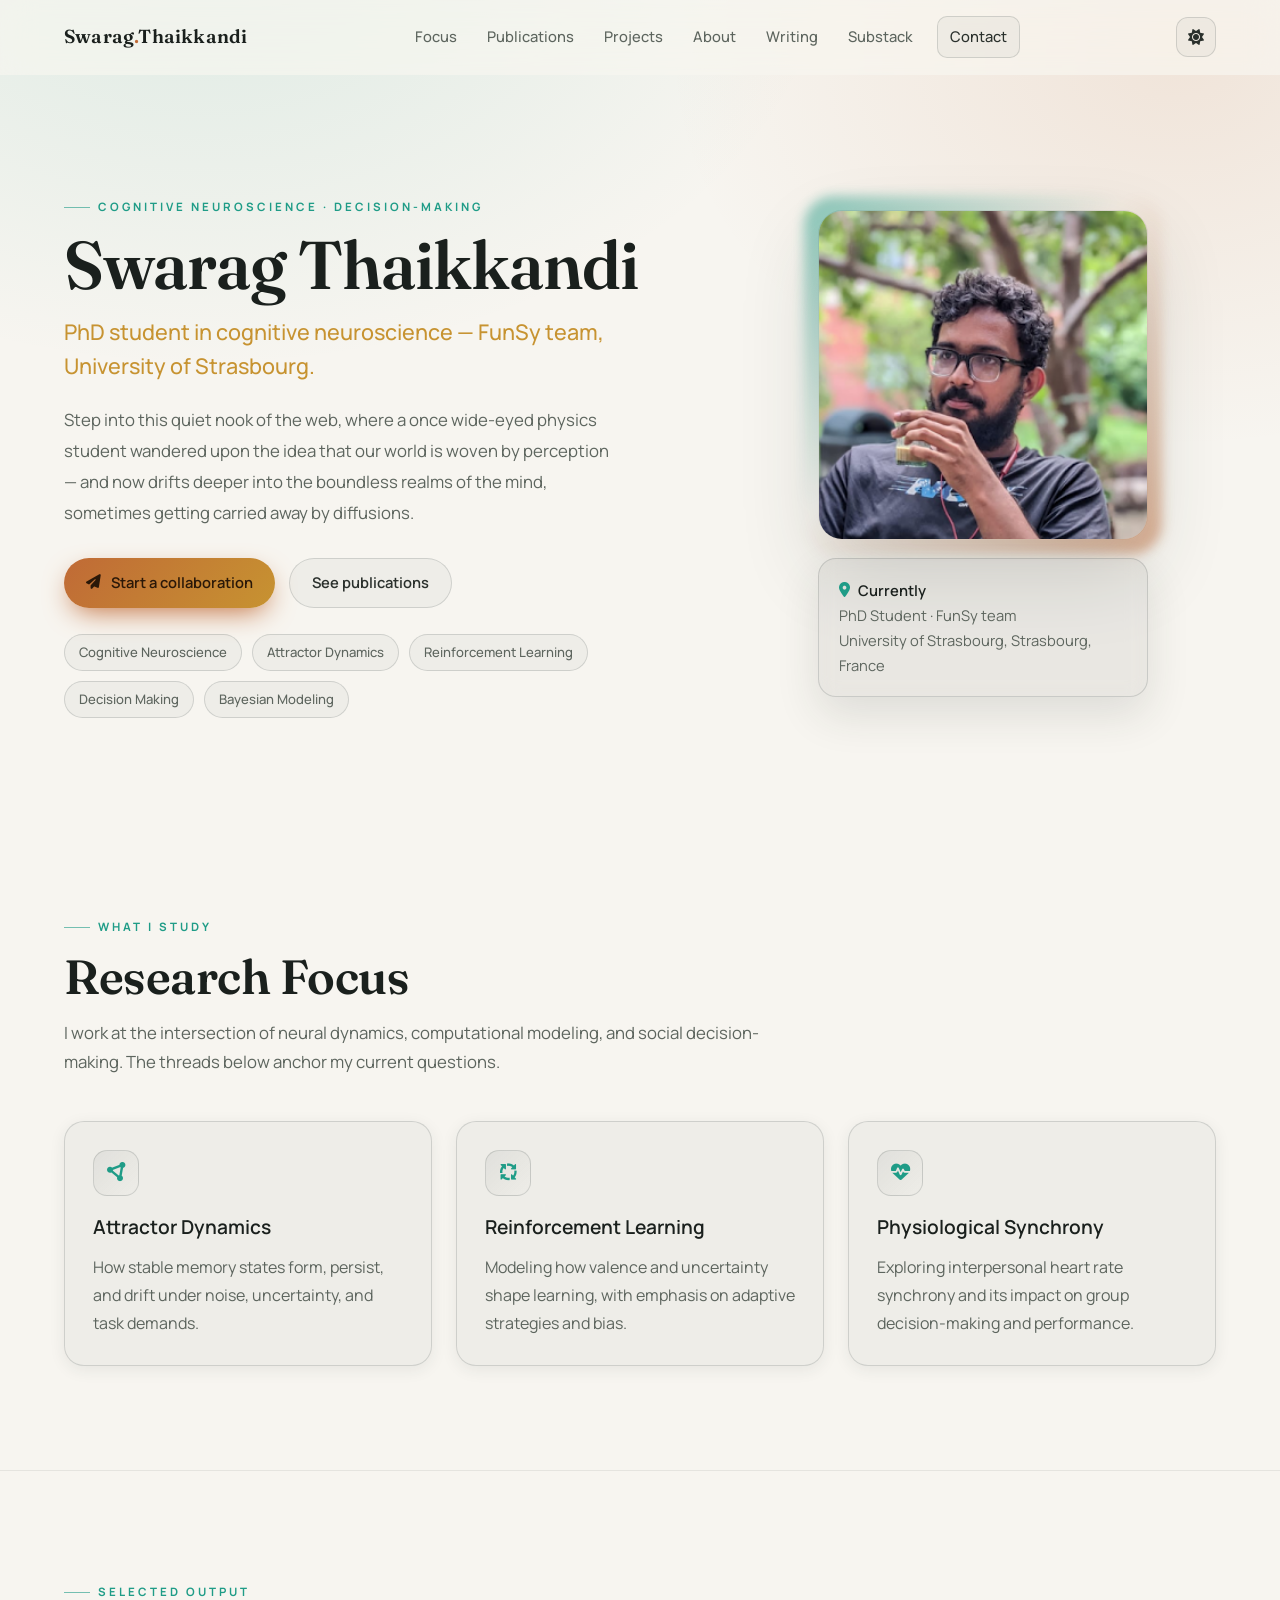
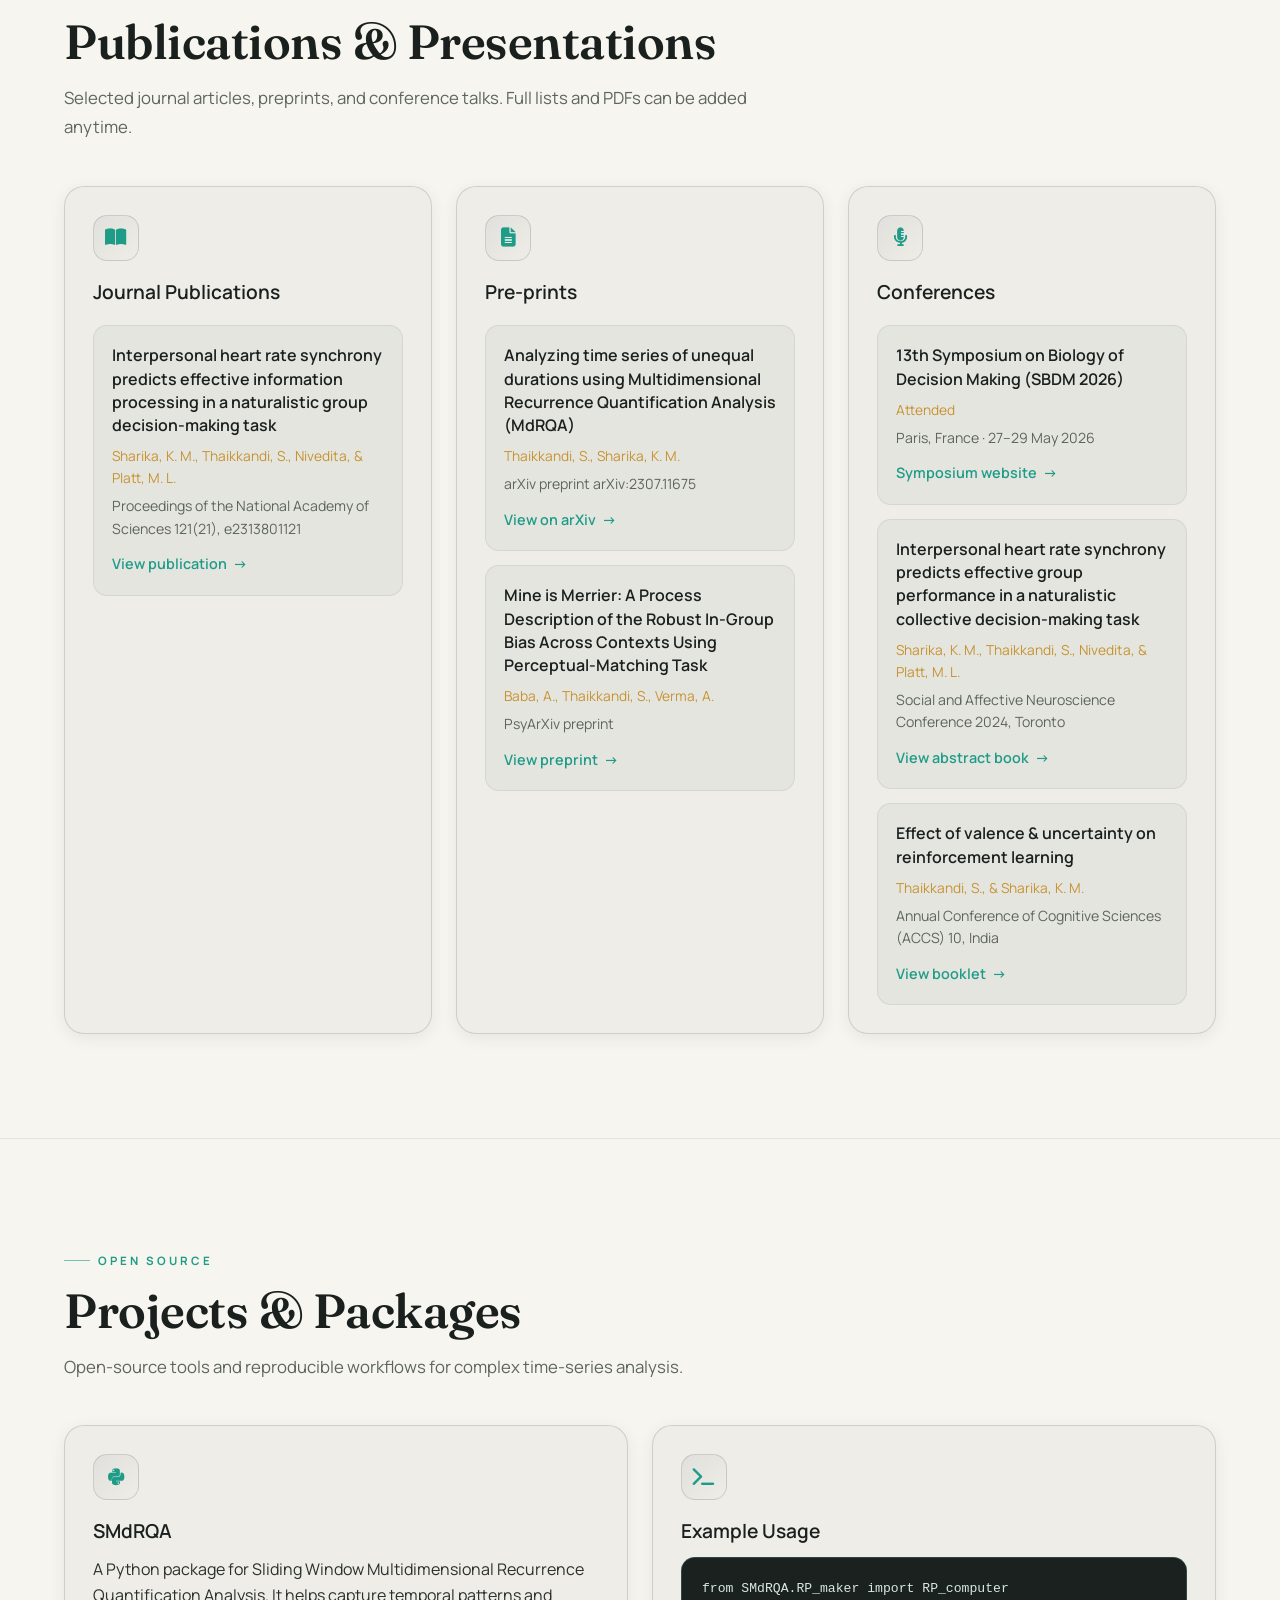
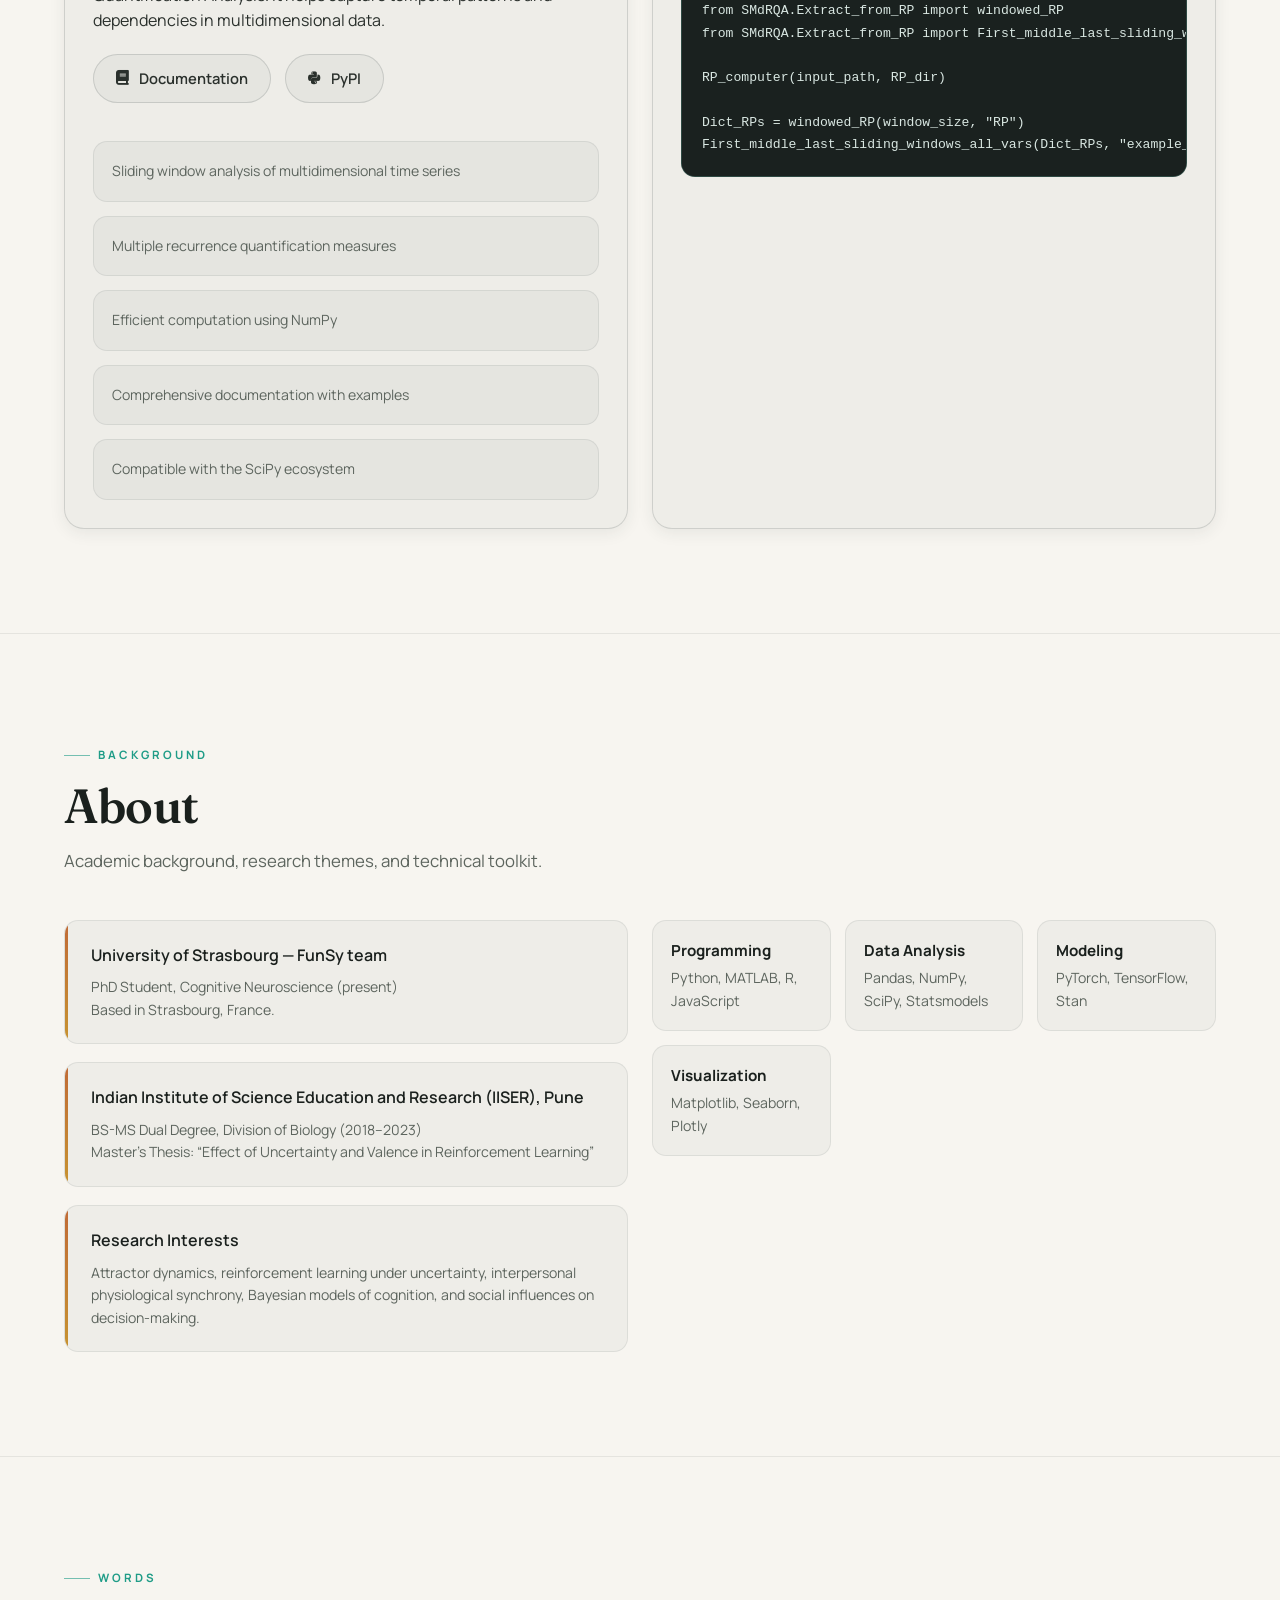
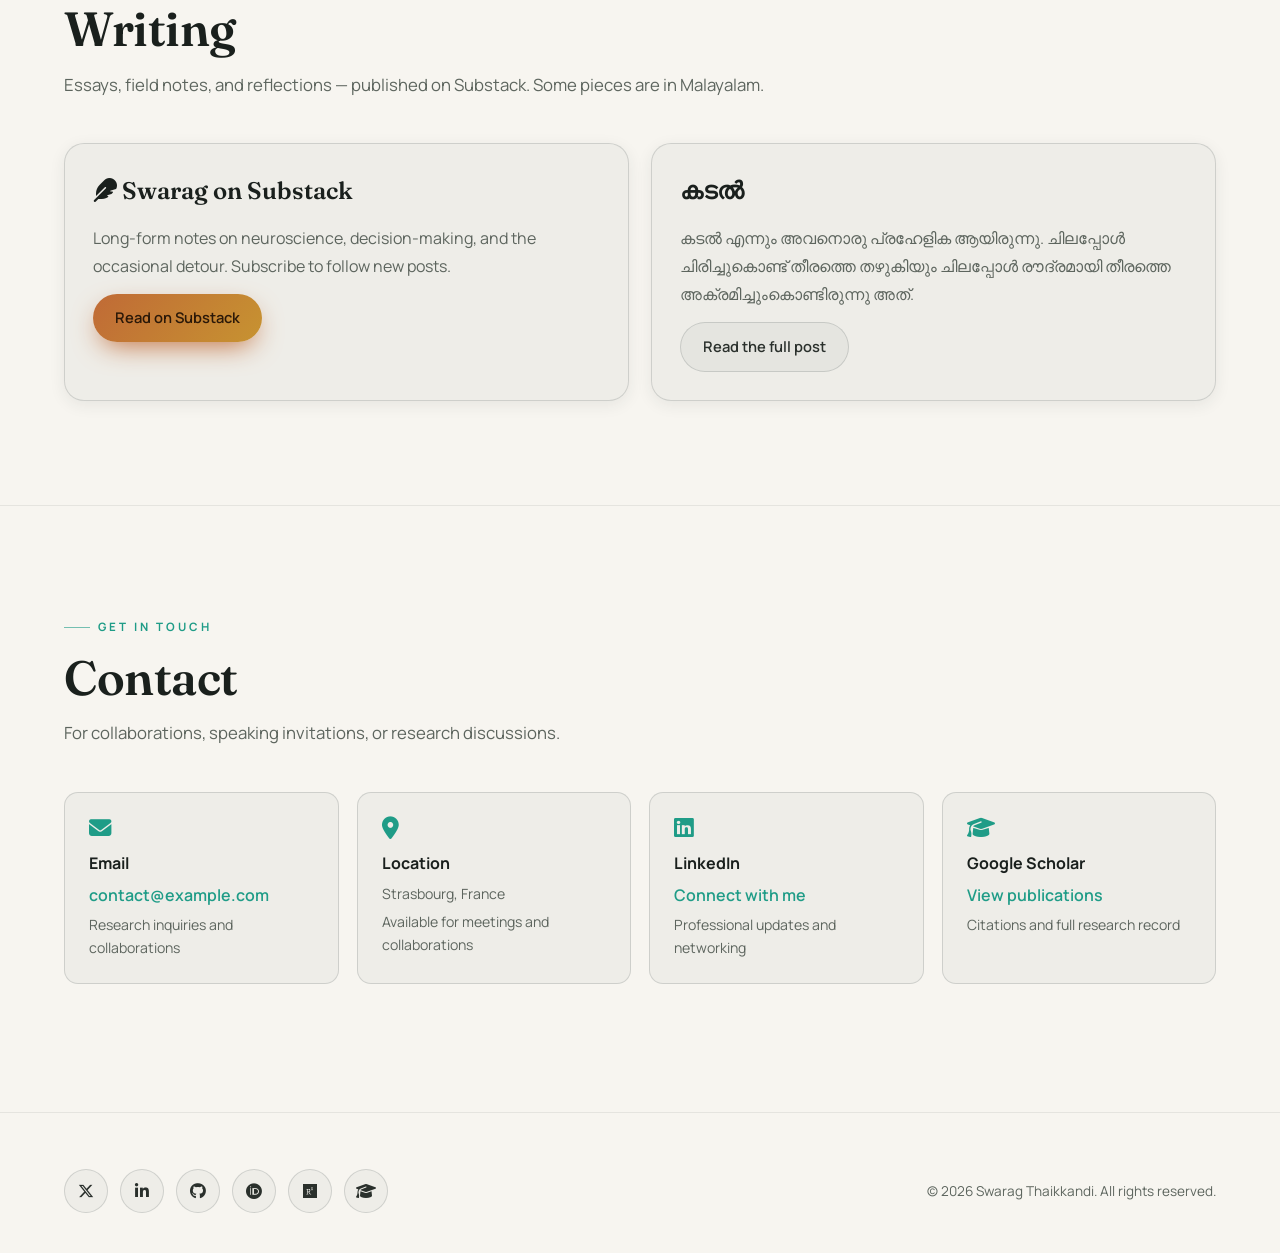
==== commit ce11c595: "Update profile: PhD at Strasbourg, SBDM 2026, Substack - Now PhD student, FunSy team, University of " ====
--- a/index.html
+++ b/index.html
@@ -4,7 +4,7 @@
   <meta charset="UTF-8">
   <meta name="viewport" content="width=device-width, initial-scale=1.0">
   <title>Swarag Thaikkandi — Cognitive Neuroscience Researcher</title>
-  <meta name="description" content="Swarag Thaikkandi — researcher in cognitive neuroscience and computational modeling of decision-making. Publications, projects, and writing on attractor dynamics, reinforcement learning, and physiological synchrony.">
+  <meta name="description" content="Swarag Thaikkandi — PhD student in cognitive neuroscience (FunSy team, University of Strasbourg). Computational modeling of decision-making: attractor dynamics, reinforcement learning, and physiological synchrony.">
   <meta name="author" content="Swarag Thaikkandi">
   <link rel="canonical" href="https://swaragthaikkandi.github.io/website/">
 
@@ -44,7 +44,8 @@
         <a href="#work">Publications</a>
         <a href="#projects">Projects</a>
         <a href="#about">About</a>
-        <a href="blog.html">Blog</a>
+        <a href="#writing">Writing</a>
+        <a href="https://swarag.substack.com/" target="_blank" rel="noopener">Substack</a>
         <a class="btn ghost" href="#contact">Contact</a>
       </nav>
       <div class="nav-tools">
@@ -65,7 +66,7 @@
         <div class="hero-copy reveal">
           <p class="eyebrow">Cognitive Neuroscience · Decision-Making</p>
           <h1>Swarag Thaikkandi</h1>
-          <p class="lead">Exploring neuroscience and cognitive modelling.</p>
+          <p class="lead">PhD student in cognitive neuroscience — FunSy team, University of Strasbourg.</p>
           <p class="intro">Step into this quiet nook of the web, where a once wide-eyed physics student wandered upon the idea that our world is woven by perception — and now drifts deeper into the boundless realms of the mind, sometimes getting carried away by diffusions.</p>
           <div class="cta-row">
             <a class="btn primary" href="#contact"><i class="fas fa-paper-plane" aria-hidden="true"></i> Start a collaboration</a>
@@ -84,9 +85,9 @@
             <img src="images/142320710.png" alt="Portrait of Swarag Thaikkandi" loading="eager">
           </div>
           <div class="hero-card">
-            <strong><i class="fas fa-graduation-cap" aria-hidden="true"></i> Education</strong><br>
-            BS-MS Dual Degree, IISER Pune (2018–2023)<br>
-            CGPA: 8.2 / 10 · Master's Thesis GPA: 9.1 / 10
+            <strong><i class="fas fa-location-dot" aria-hidden="true"></i> Currently</strong><br>
+            PhD Student · FunSy team<br>
+            University of Strasbourg, Strasbourg, France
           </div>
         </div>
       </div>
@@ -161,6 +162,12 @@
             <div class="card-icon"><i class="fas fa-microphone-lines" aria-hidden="true"></i></div>
             <h3>Conferences</h3>
             <ul class="list">
+              <li class="list-item">
+                <h4>13th Symposium on Biology of Decision Making (SBDM 2026)</h4>
+                <div class="meta">Attended</div>
+                <div class="tagline">Paris, France · 27–29 May 2026</div>
+                <a href="https://sbdm2026.sciencesconf.org/" target="_blank" rel="noopener">Symposium website</a>
+              </li>
               <li class="list-item">
                 <h4>Interpersonal heart rate synchrony predicts effective group performance in a naturalistic collective decision-making task</h4>
                 <div class="meta">Sharika, K. M., Thaikkandi, S., Nivedita, &amp; Platt, M. L.</div>
@@ -231,6 +238,11 @@
         <div class="grid two">
           <div class="timeline reveal delay-1">
             <div class="timeline-item">
+              <h4>University of Strasbourg — FunSy team</h4>
+              <p class="tagline">PhD Student, Cognitive Neuroscience (present)</p>
+              <p class="tagline">Based in Strasbourg, France.</p>
+            </div>
+            <div class="timeline-item">
               <h4>Indian Institute of Science Education and Research (IISER), Pune</h4>
               <p class="tagline">BS-MS Dual Degree, Division of Biology (2018–2023)</p>
               <p class="tagline">Master's Thesis: “Effect of Uncertainty and Valence in Reinforcement Learning”</p>
@@ -262,23 +274,23 @@
       </div>
     </section>
 
-    <section class="section" id="blog">
+    <section class="section" id="writing">
       <div class="container">
         <div class="section-head reveal">
           <p class="eyebrow">Words</p>
           <h2 class="section-title">Writing</h2>
-          <p class="section-subtitle">Essays and short pieces, often in Malayalam. More posts coming soon.</p>
+          <p class="section-subtitle">Essays, field notes, and reflections — published on Substack. Some pieces are in Malayalam.</p>
         </div>
         <div class="post-grid">
           <article class="post-card reveal delay-1">
+            <h3><i class="fas fa-feather" aria-hidden="true"></i> Swarag on Substack</h3>
+            <p>Long-form notes on neuroscience, decision-making, and the occasional detour. Subscribe to follow new posts.</p>
+            <a class="btn primary" href="https://swarag.substack.com/" target="_blank" rel="noopener">Read on Substack</a>
+          </article>
+          <article class="post-card reveal delay-2">
             <h3>കടൽ</h3>
             <p>കടൽ എന്നും അവനൊരു പ്രഹേളിക ആയിരുന്നു. ചിലപ്പോൾ ചിരിച്ചുകൊണ്ട് തീരത്തെ തഴുകിയും ചിലപ്പോൾ രൗദ്രമായി തീരത്തെ അക്രമിച്ചുംകൊണ്ടിരുന്നു അത്.</p>
             <a class="btn ghost" href="blog_contents/post1.html">Read the full post</a>
-          </article>
-          <article class="post-card reveal delay-2">
-            <h3>Upcoming</h3>
-            <p>New reflections and research notes are in progress. Add them in the blog list when ready.</p>
-            <a class="btn ghost" href="blog.html">Go to blog</a>
           </article>
         </div>
       </div>
@@ -301,7 +313,7 @@
           <div class="contact-card reveal delay-2">
             <i class="fas fa-map-marker-alt" aria-hidden="true"></i>
             <strong>Location</strong>
-            <span class="tagline">Pune, Maharashtra, India</span>
+            <span class="tagline">Strasbourg, France</span>
             <span class="tagline">Available for meetings and collaborations</span>
           </div>
           <div class="contact-card reveal delay-3">
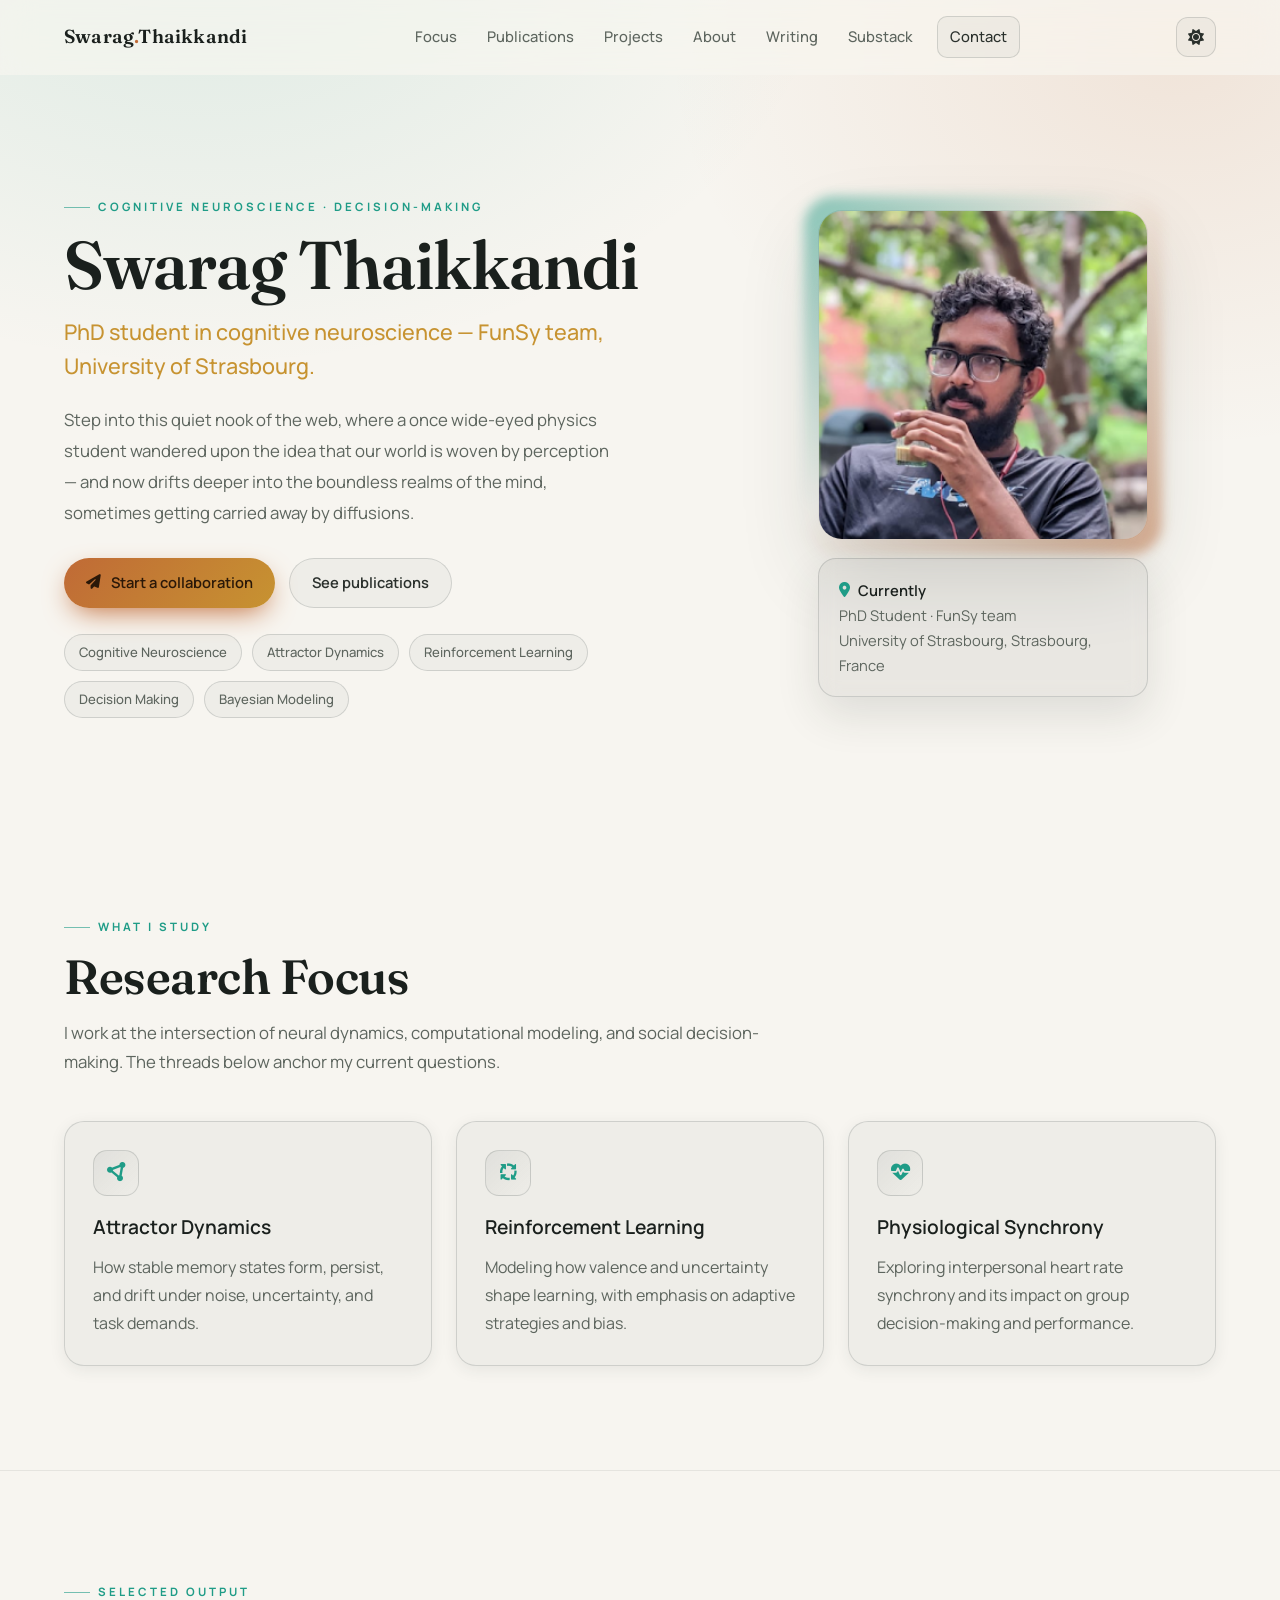
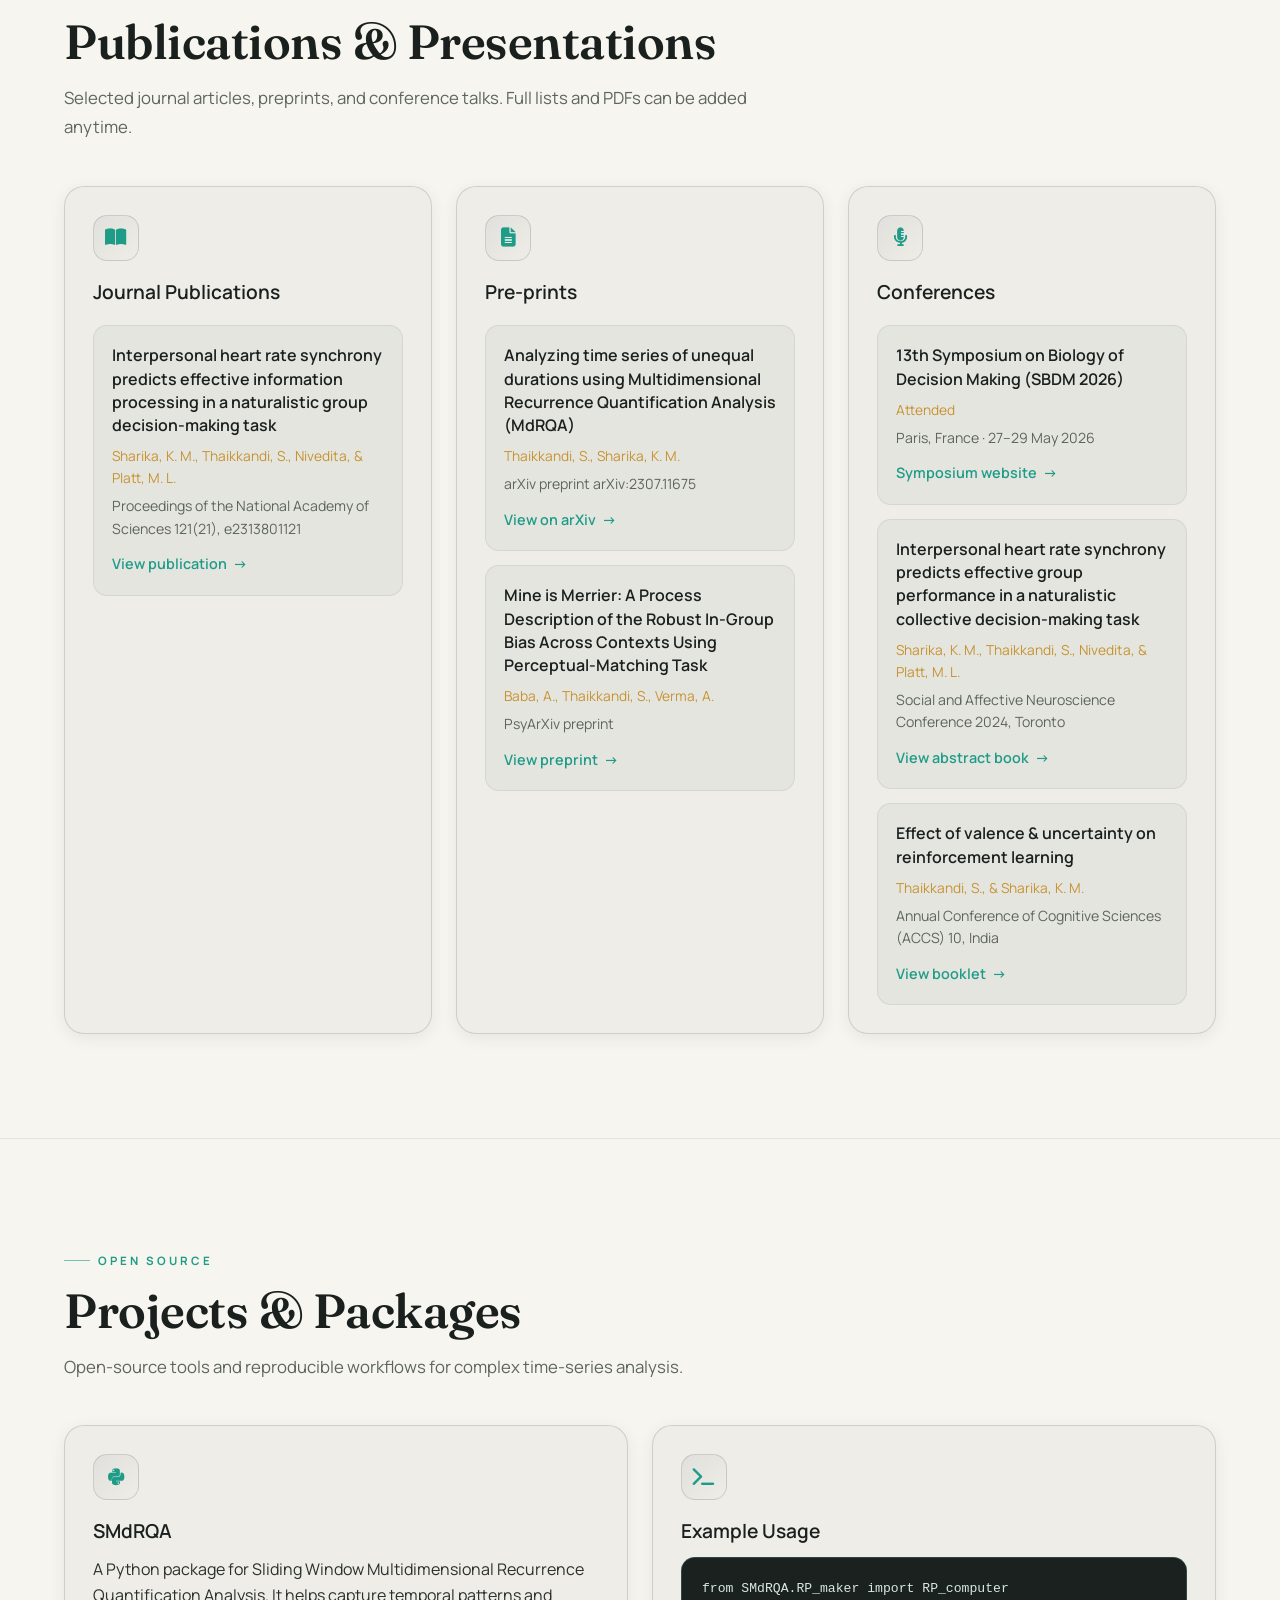
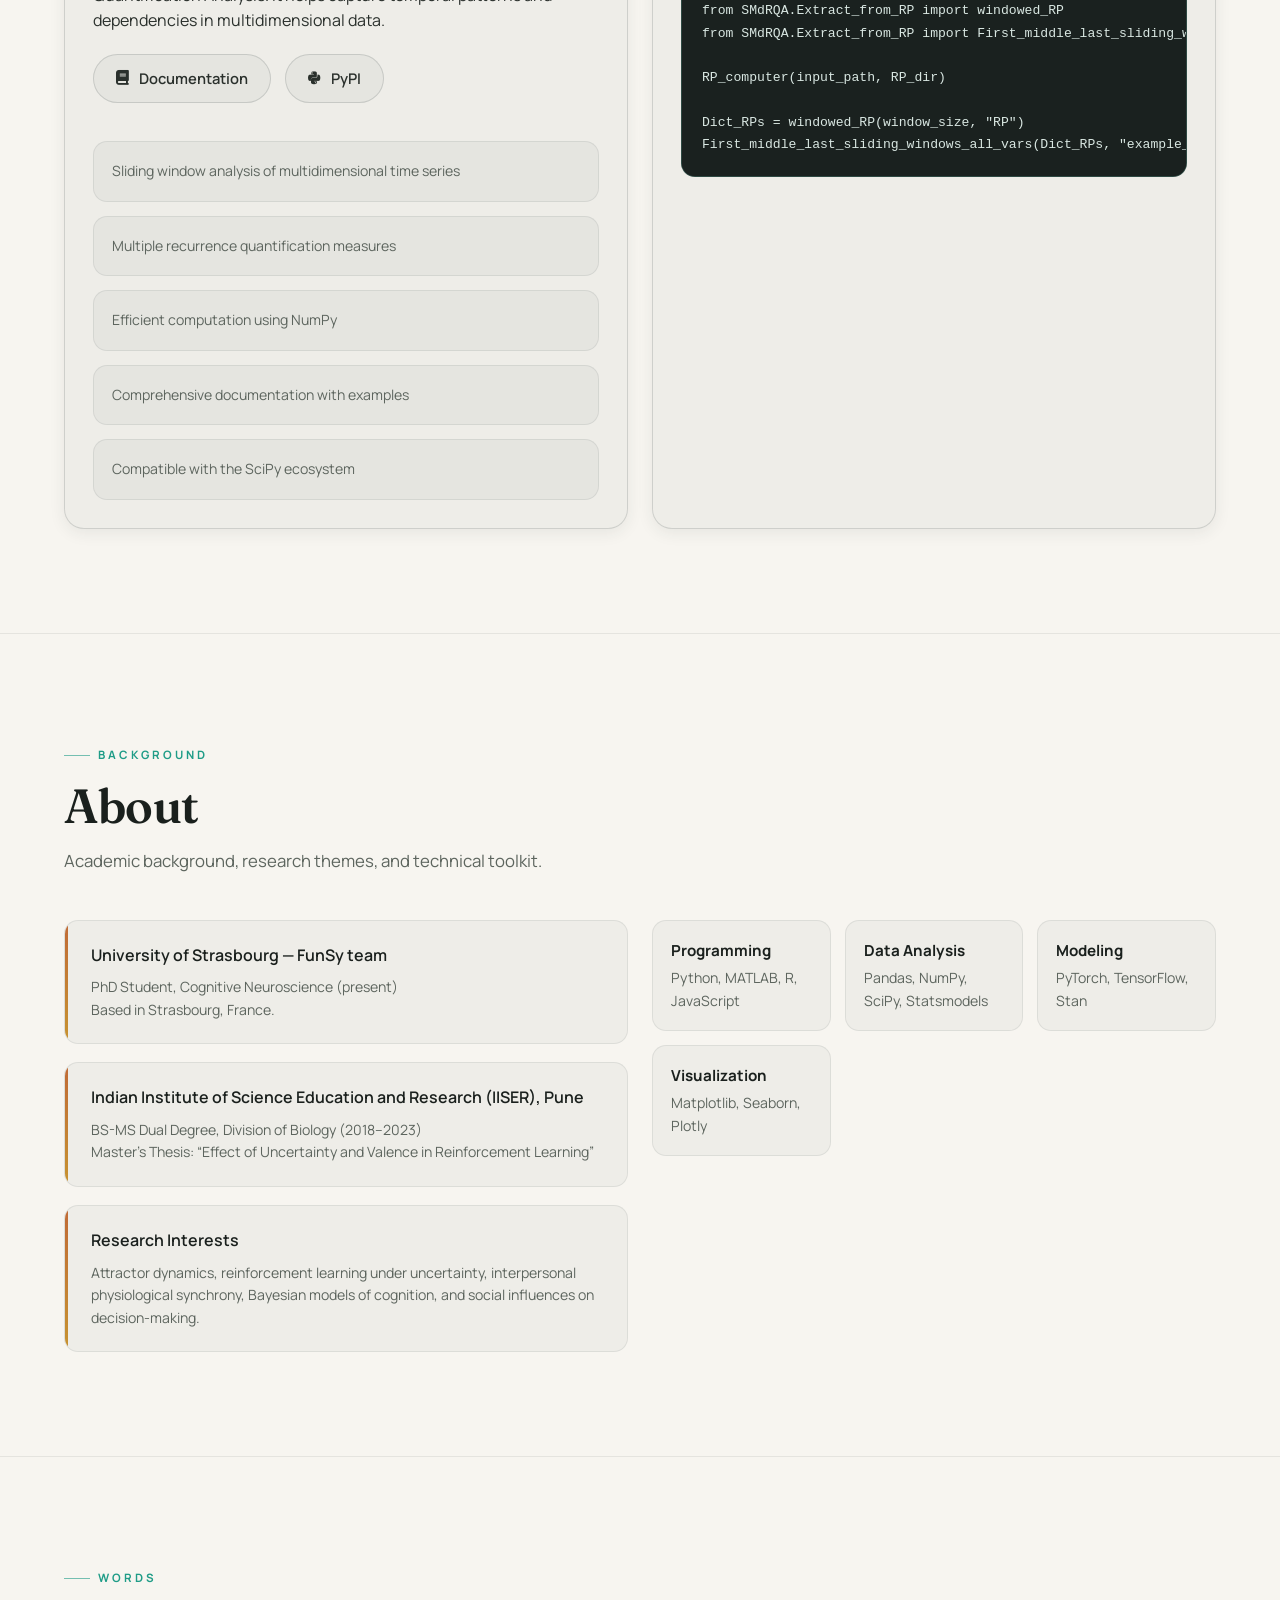
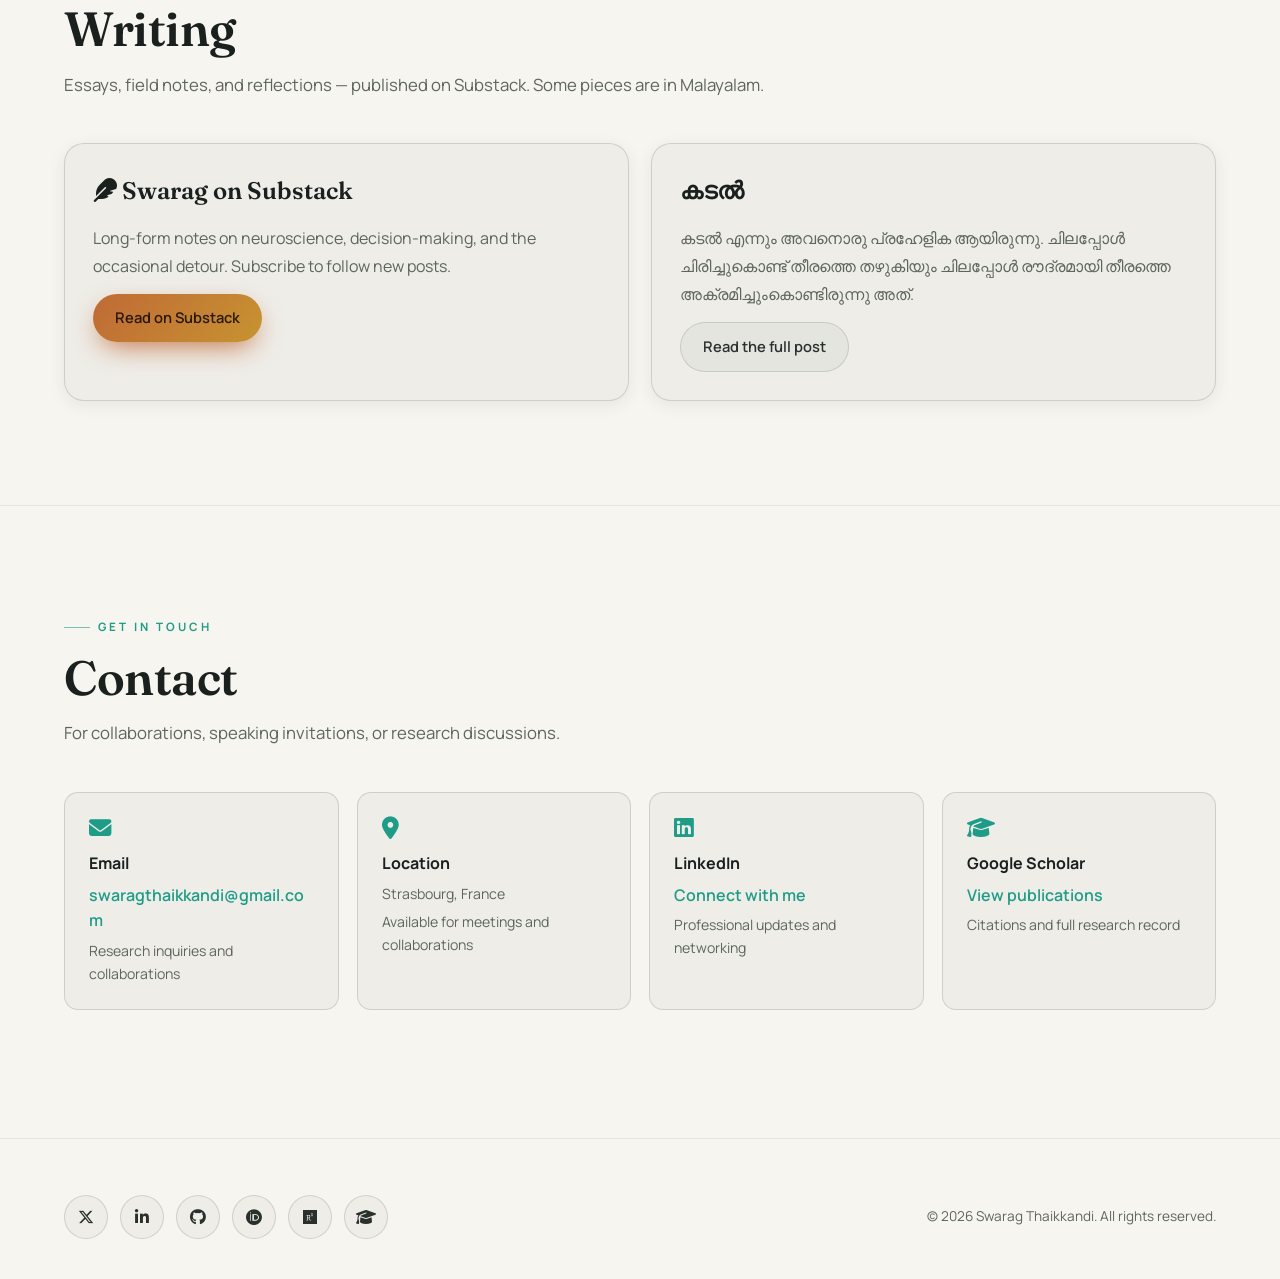
==== commit eeeb268a: "Set real contact email Co-Authored-By: Claude Opus 4.8 <noreply@anthropic.com>" ====
--- a/index.html
+++ b/index.html
@@ -307,7 +307,7 @@
           <div class="contact-card reveal delay-1">
             <i class="fas fa-envelope" aria-hidden="true"></i>
             <strong>Email</strong>
-            <a href="mailto:contact@example.com">contact@example.com</a>
+            <a href="mailto:swaragthaikkandi@gmail.com">swaragthaikkandi@gmail.com</a>
             <span class="tagline">Research inquiries and collaborations</span>
           </div>
           <div class="contact-card reveal delay-2">
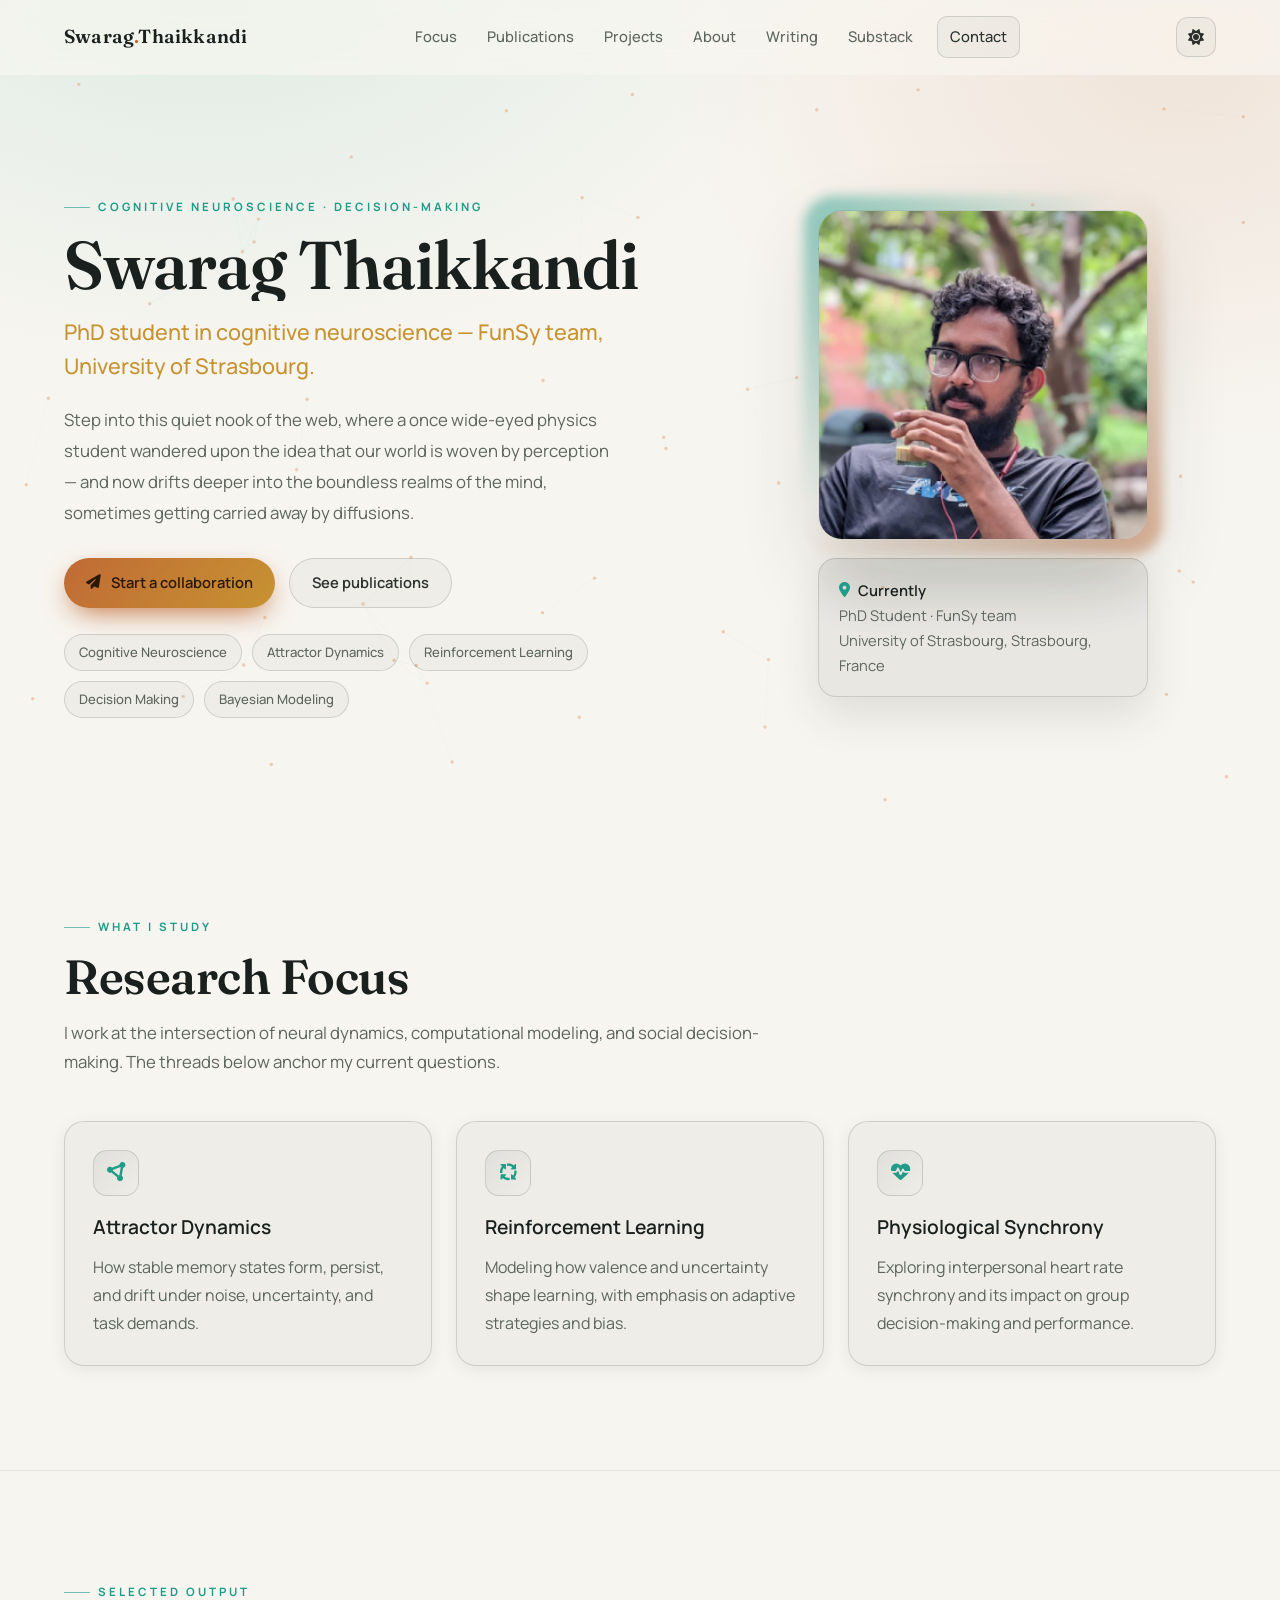
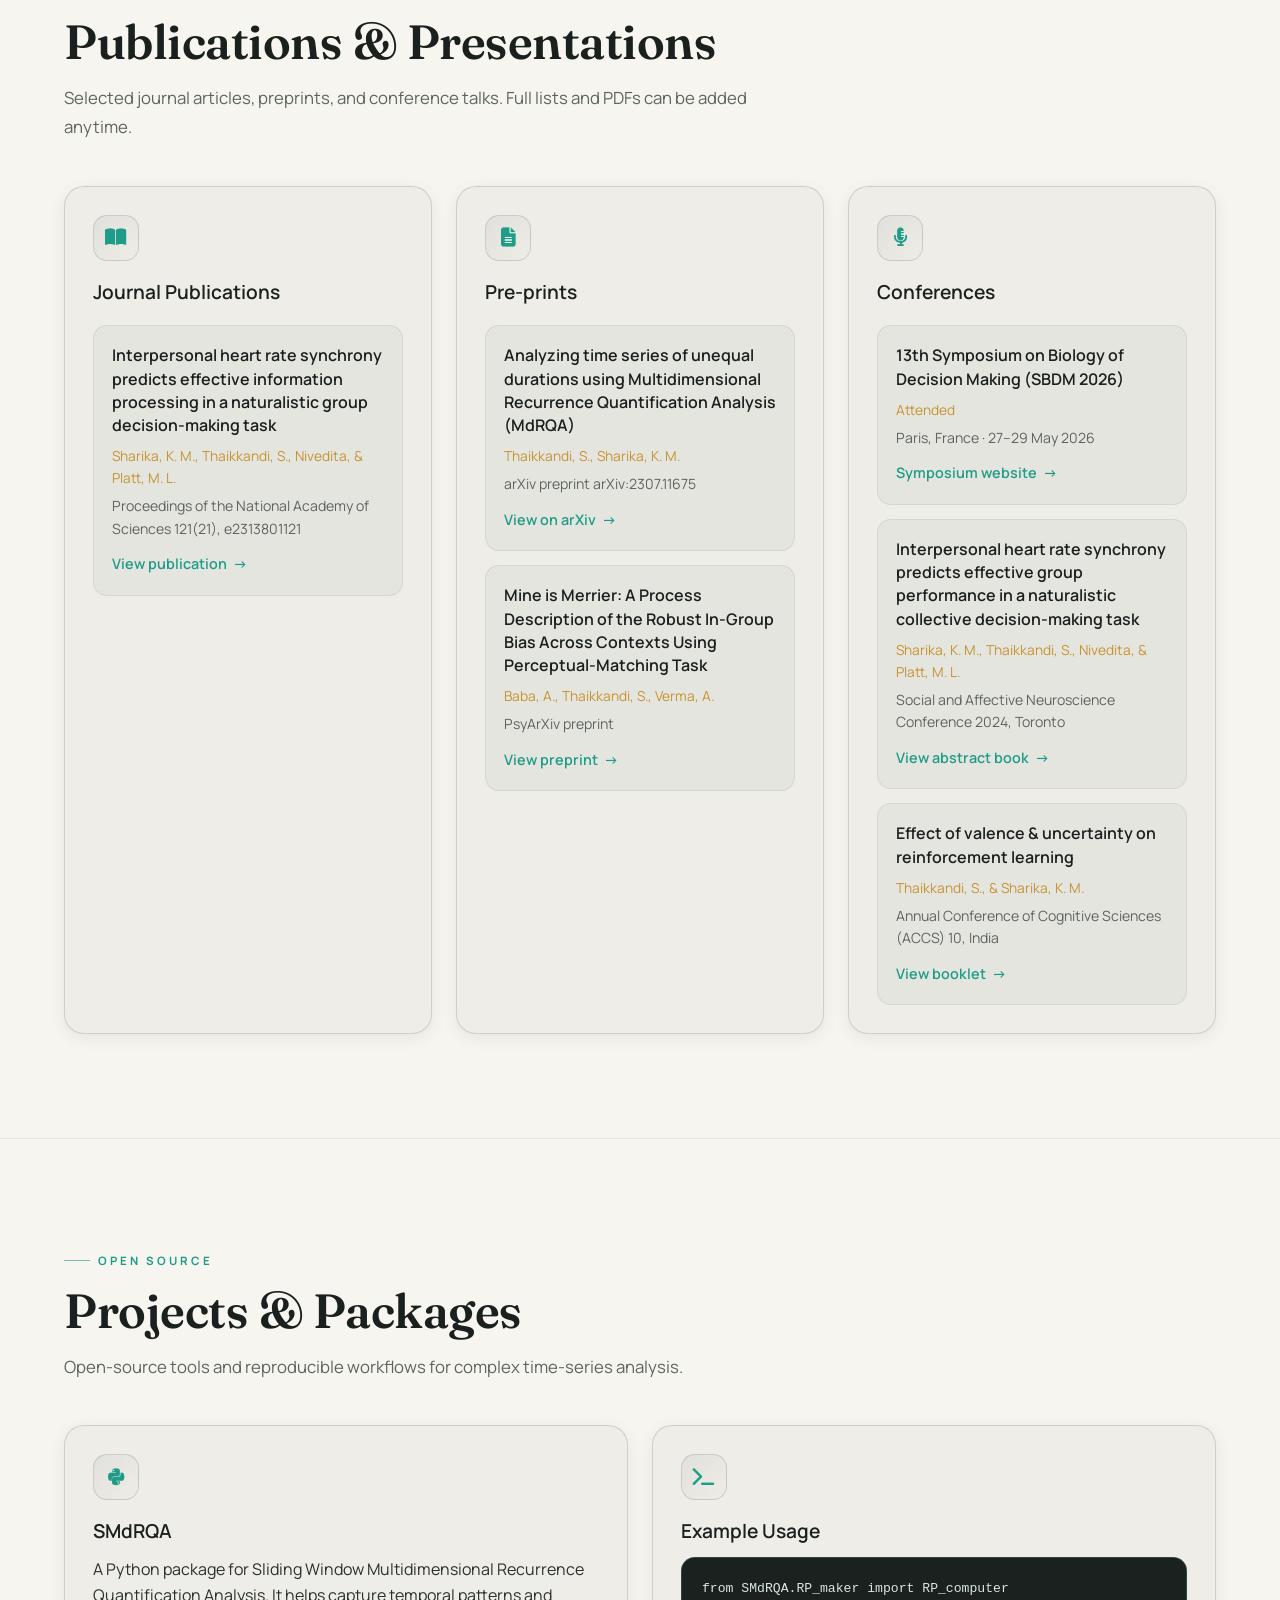
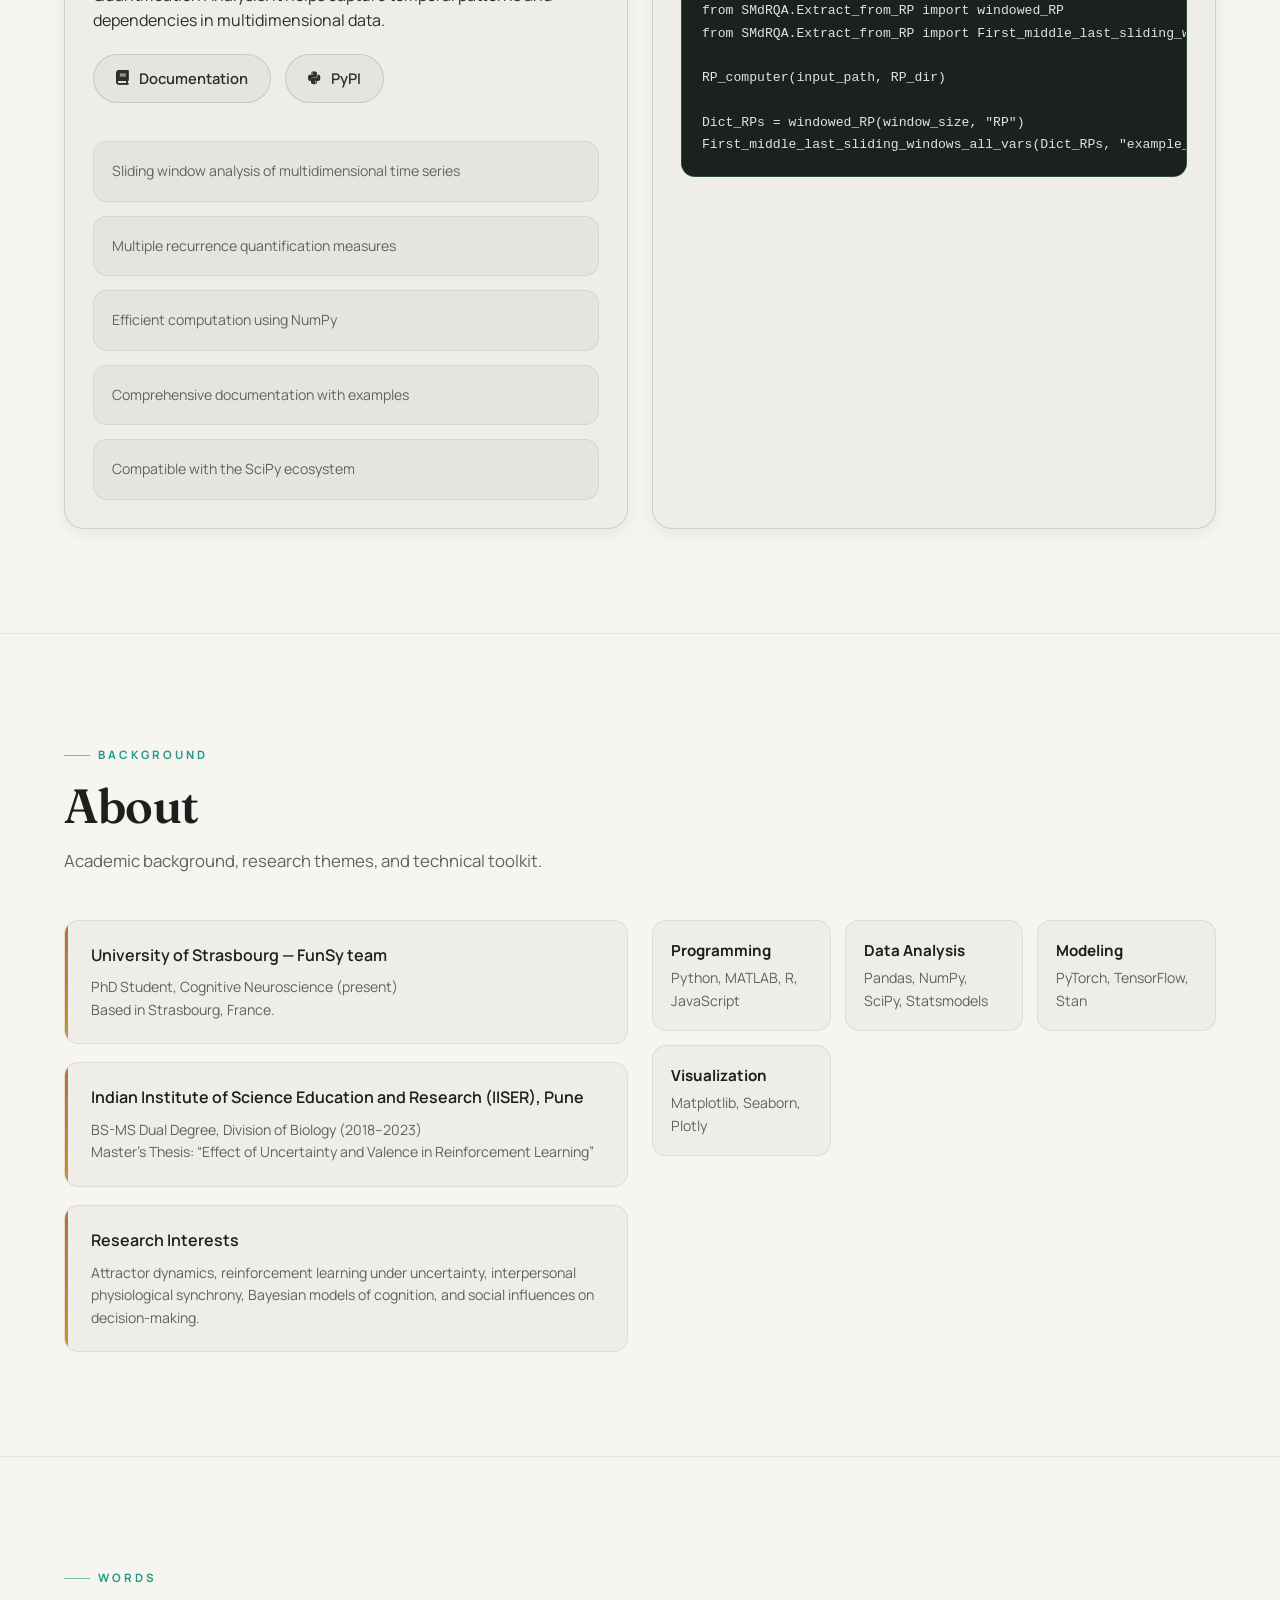
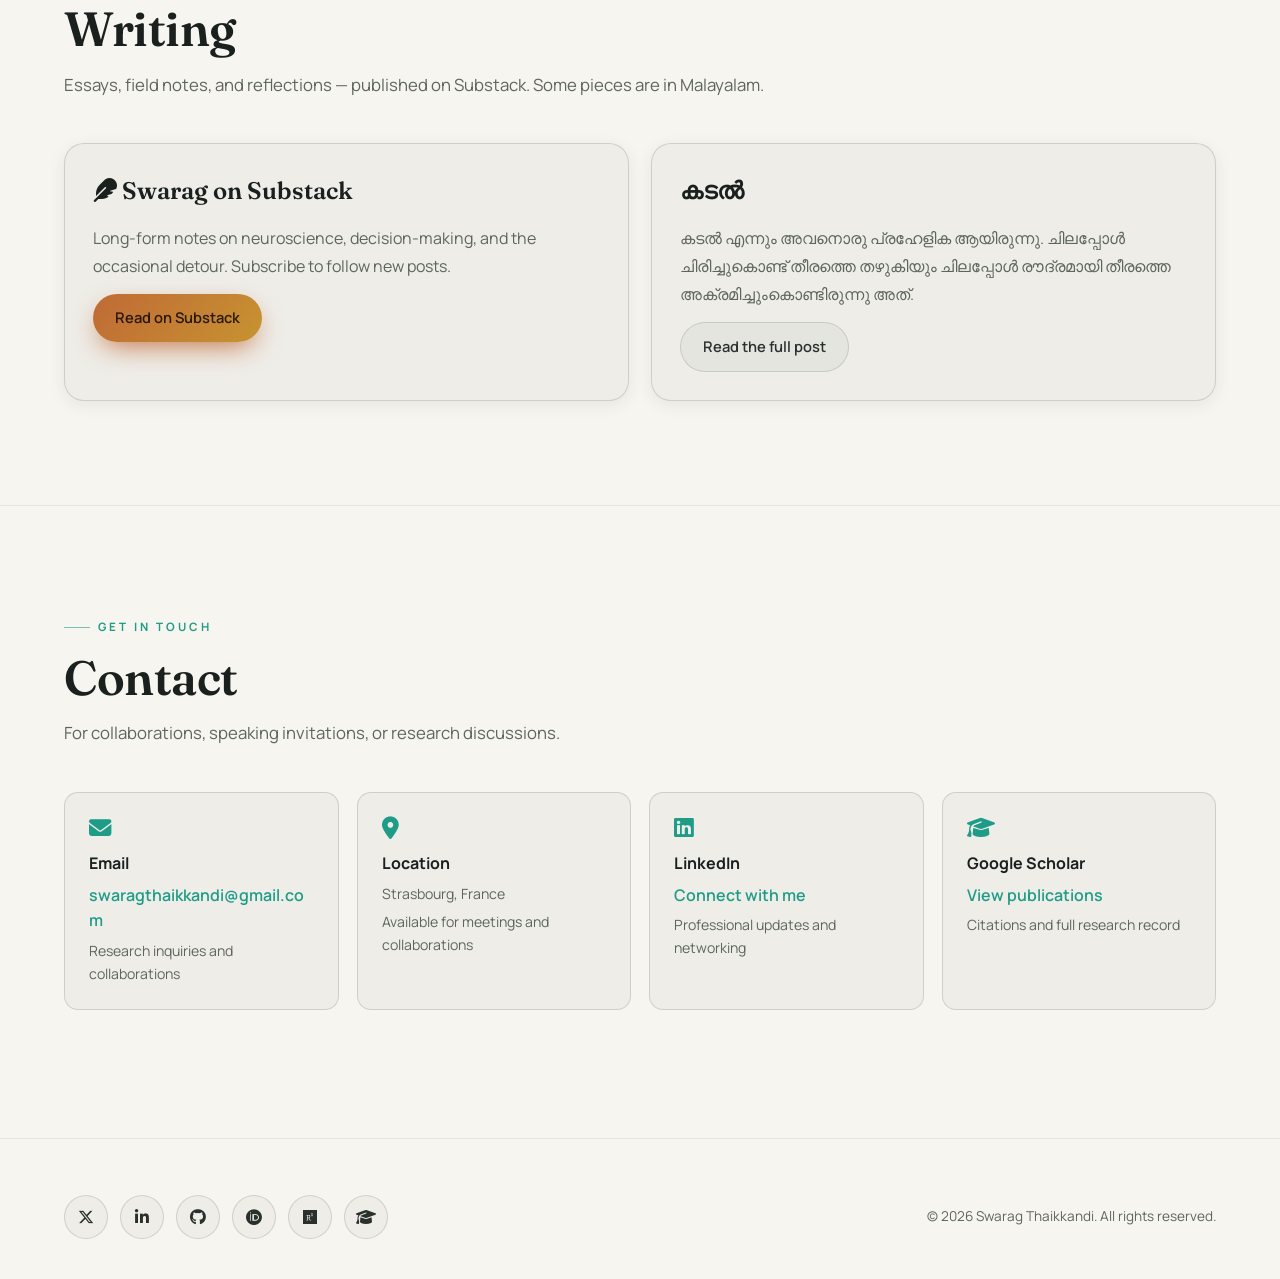
==== commit 9c5039bb: "Add poetic motion layer: diffusion field, living light, shimmer - Hero diffusion field: drifting nod" ====
--- a/index.html
+++ b/index.html
@@ -34,6 +34,7 @@
   </script>
 </head>
 <body>
+  <a class="skip-link" href="#home">Skip to content</a>
   <div class="scroll-progress" aria-hidden="true"></div>
 
   <header class="site-header">
@@ -62,6 +63,8 @@
 
   <main id="home">
     <section class="hero">
+      <canvas class="hero-canvas" aria-hidden="true"></canvas>
+      <div class="hero-glow" aria-hidden="true"></div>
       <div class="container hero-grid">
         <div class="hero-copy reveal">
           <p class="eyebrow">Cognitive Neuroscience · Decision-Making</p>
--- a/assets/css/site.css
+++ b/assets/css/site.css
@@ -896,3 +896,130 @@
   .footer-inner { flex-direction: column; align-items: flex-start; }
   .to-top { right: 16px; bottom: 16px; }
 }
+
+/* =============================================================
+   Poetic layer — diffusion field, living light, shimmer
+   ============================================================= */
+
+/* Skip link — keyboard ergonomics */
+.skip-link {
+  position: absolute;
+  left: 12px;
+  top: -60px;
+  z-index: 300;
+  padding: 10px 16px;
+  border-radius: 10px;
+  background: var(--accent-2);
+  color: #06100e;
+  font-weight: 600;
+  transition: top 0.2s var(--ease);
+}
+.skip-link:focus { top: 12px; }
+
+/* Hero as a layered stage */
+.hero { isolation: isolate; overflow: clip; }
+
+.hero-canvas,
+.hero-glow {
+  position: absolute;
+  inset: 0;
+  z-index: -1;
+  pointer-events: none;
+}
+
+/* drifting node/diffusion field */
+.hero-canvas {
+  width: 100%;
+  height: 100%;
+  opacity: 0.6;
+}
+
+/* soft light that follows the cursor — the page "looks back" */
+.hero-glow {
+  background: radial-gradient(300px circle at var(--mx, 50%) var(--my, 28%),
+    var(--glow-2), transparent 62%);
+  opacity: 0;
+  mix-blend-mode: screen;
+  transition: opacity 0.5s var(--ease);
+}
+.hero:hover .hero-glow { opacity: 0.7; }
+
+/* Name written in shifting light */
+.hero h1 {
+  background: linear-gradient(100deg,
+    var(--heading) 0%, var(--heading) 38%,
+    var(--accent-2) 52%, var(--accent) 66%,
+    var(--heading) 82%, var(--heading) 100%);
+  background-size: 240% 100%;
+  background-position: 0% 0;
+  -webkit-background-clip: text;
+  background-clip: text;
+  -webkit-text-fill-color: transparent;
+  color: transparent;
+  animation: shimmer 11s ease-in-out infinite;
+}
+
+@keyframes shimmer {
+  0%, 100% { background-position: 0% 0; }
+  50% { background-position: 100% 0; }
+}
+
+/* gentle bob on the portrait, like a buoy on calm water */
+.hero-portrait {
+  animation: bob 7s ease-in-out infinite;
+}
+
+@keyframes bob {
+  0%, 100% { transform: translateY(0); }
+  50% { transform: translateY(-10px); }
+}
+
+/* Living light on cards — a sheen that tracks the pointer */
+.card,
+.contact-card,
+.post-card {
+  position: relative;
+  overflow: hidden;
+}
+
+.card::after,
+.contact-card::after,
+.post-card::after {
+  content: "";
+  position: absolute;
+  inset: 0;
+  border-radius: inherit;
+  pointer-events: none;
+  opacity: 0;
+  background: radial-gradient(220px circle at var(--mx, 50%) var(--my, 50%),
+    rgba(255, 255, 255, 0.09), transparent 60%);
+  transition: opacity 0.4s var(--ease);
+  z-index: 0;
+}
+[data-theme="light"] .card::after,
+[data-theme="light"] .contact-card::after,
+[data-theme="light"] .post-card::after {
+  background: radial-gradient(220px circle at var(--mx, 50%) var(--my, 50%),
+    rgba(31, 156, 135, 0.1), transparent 60%);
+}
+
+.card:hover::after,
+.contact-card:hover::after,
+.post-card:hover::after { opacity: 1; }
+
+/* keep card content above the sheen */
+.card > *,
+.contact-card > *,
+.post-card > * { position: relative; z-index: 1; }
+
+@media (prefers-reduced-motion: reduce) {
+  .hero h1 { animation: none; }
+  .hero-portrait { animation: none; }
+  .hero-glow { display: none; }
+}
+
+/* touch devices: drop pointer-light flourishes */
+@media (hover: none) {
+  .hero-glow { display: none; }
+  .card::after, .contact-card::after, .post-card::after { display: none; }
+}
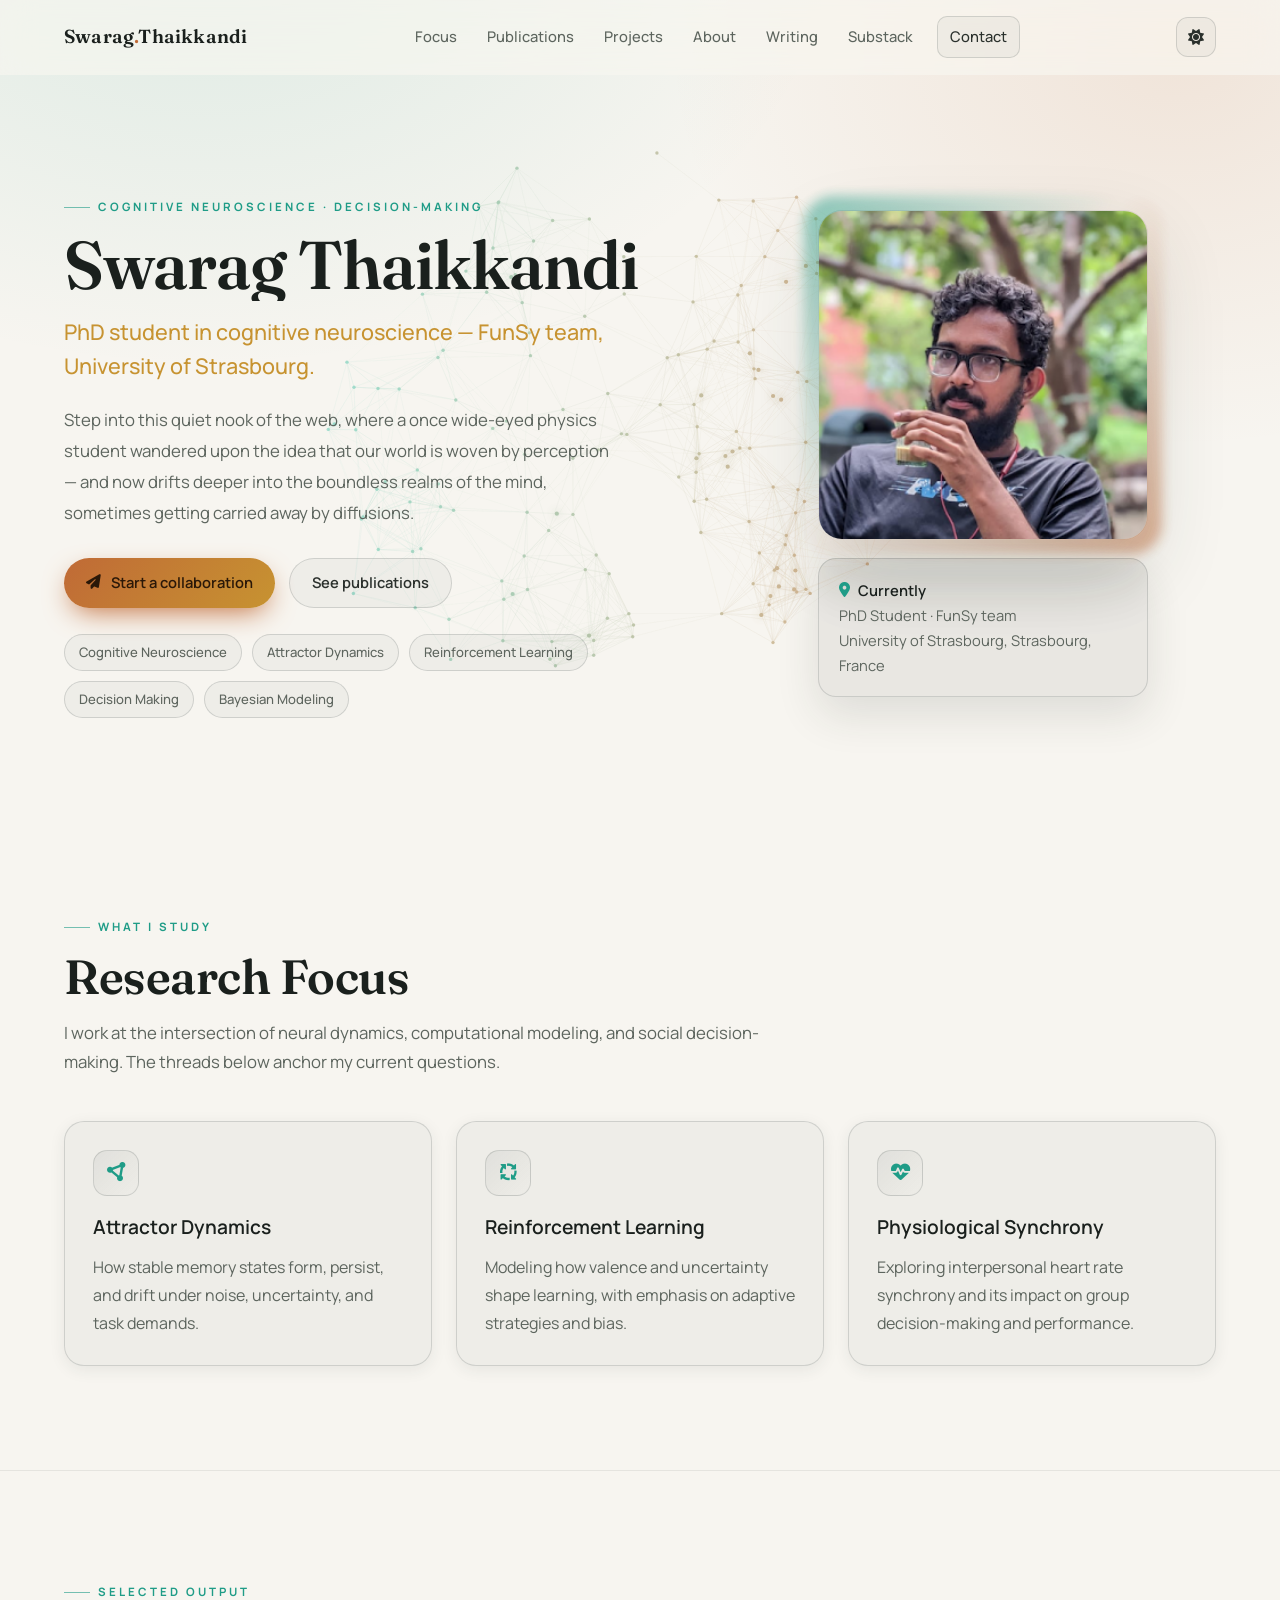
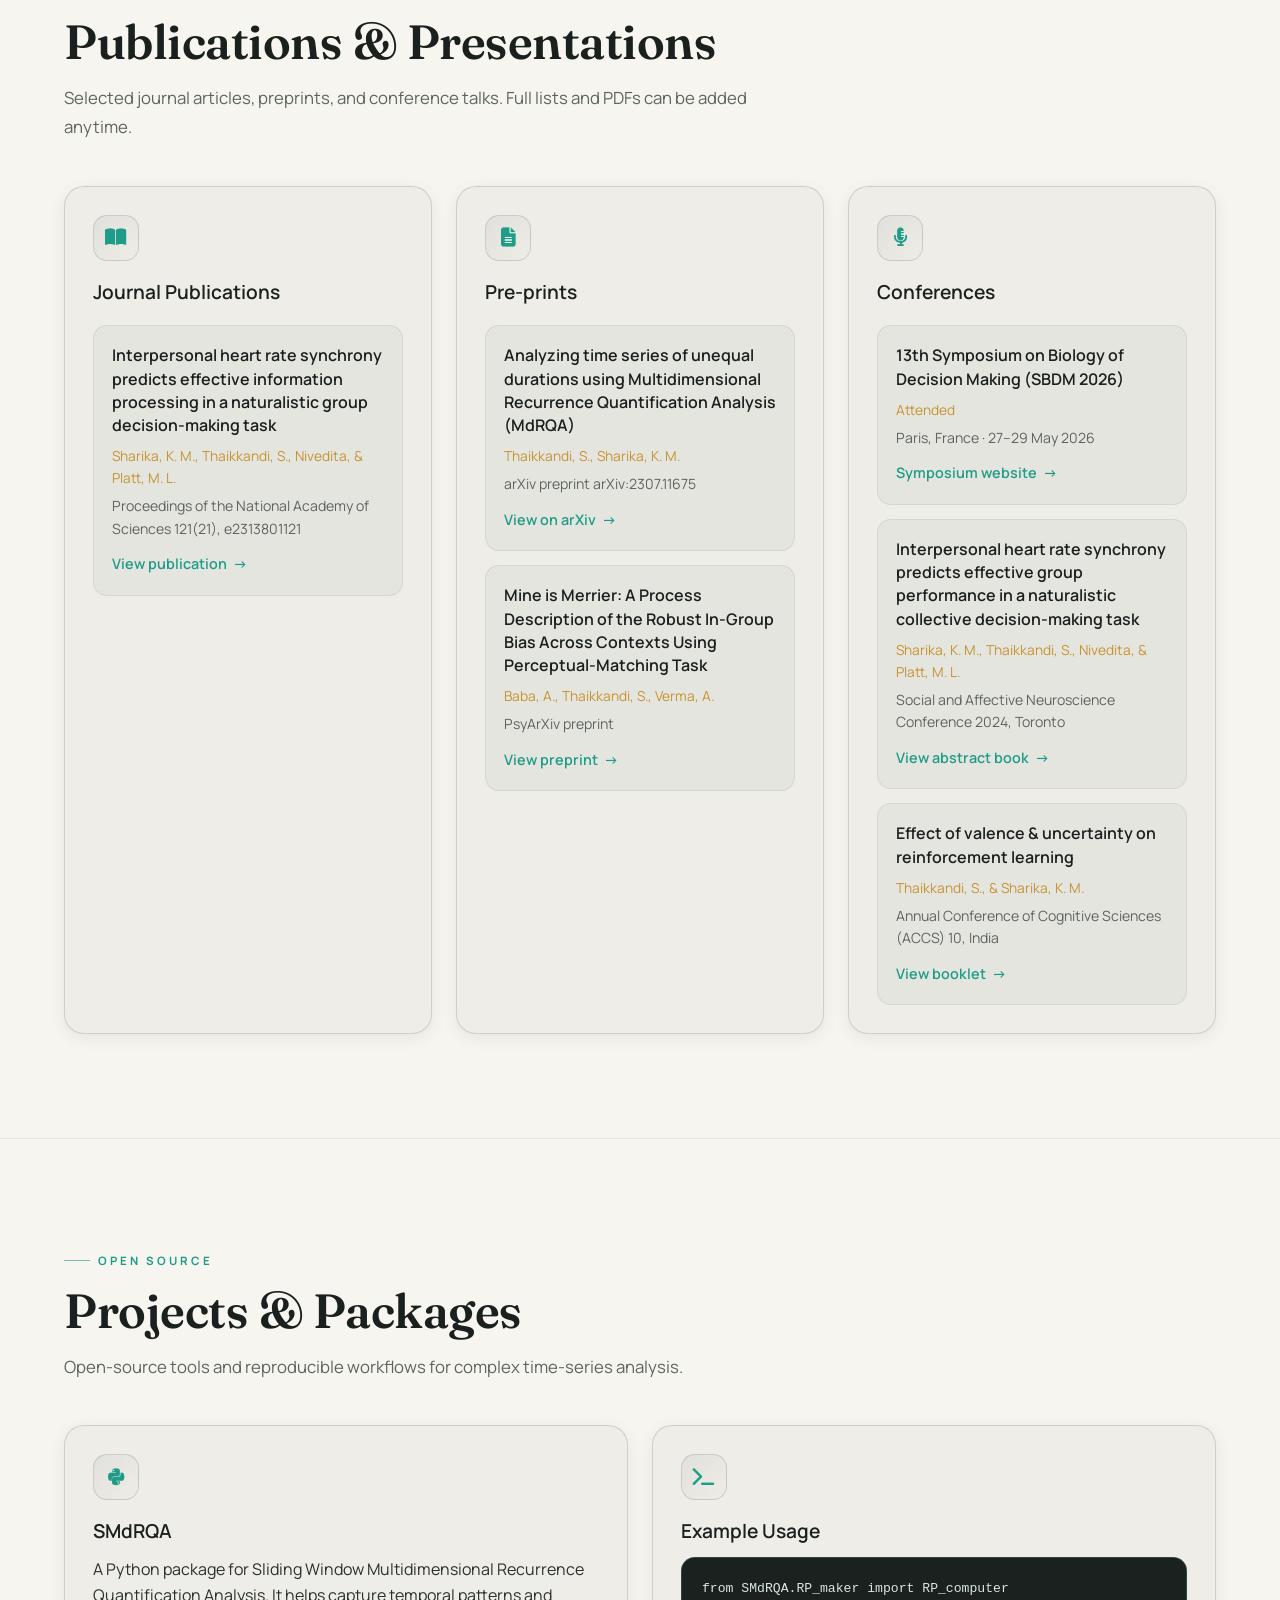
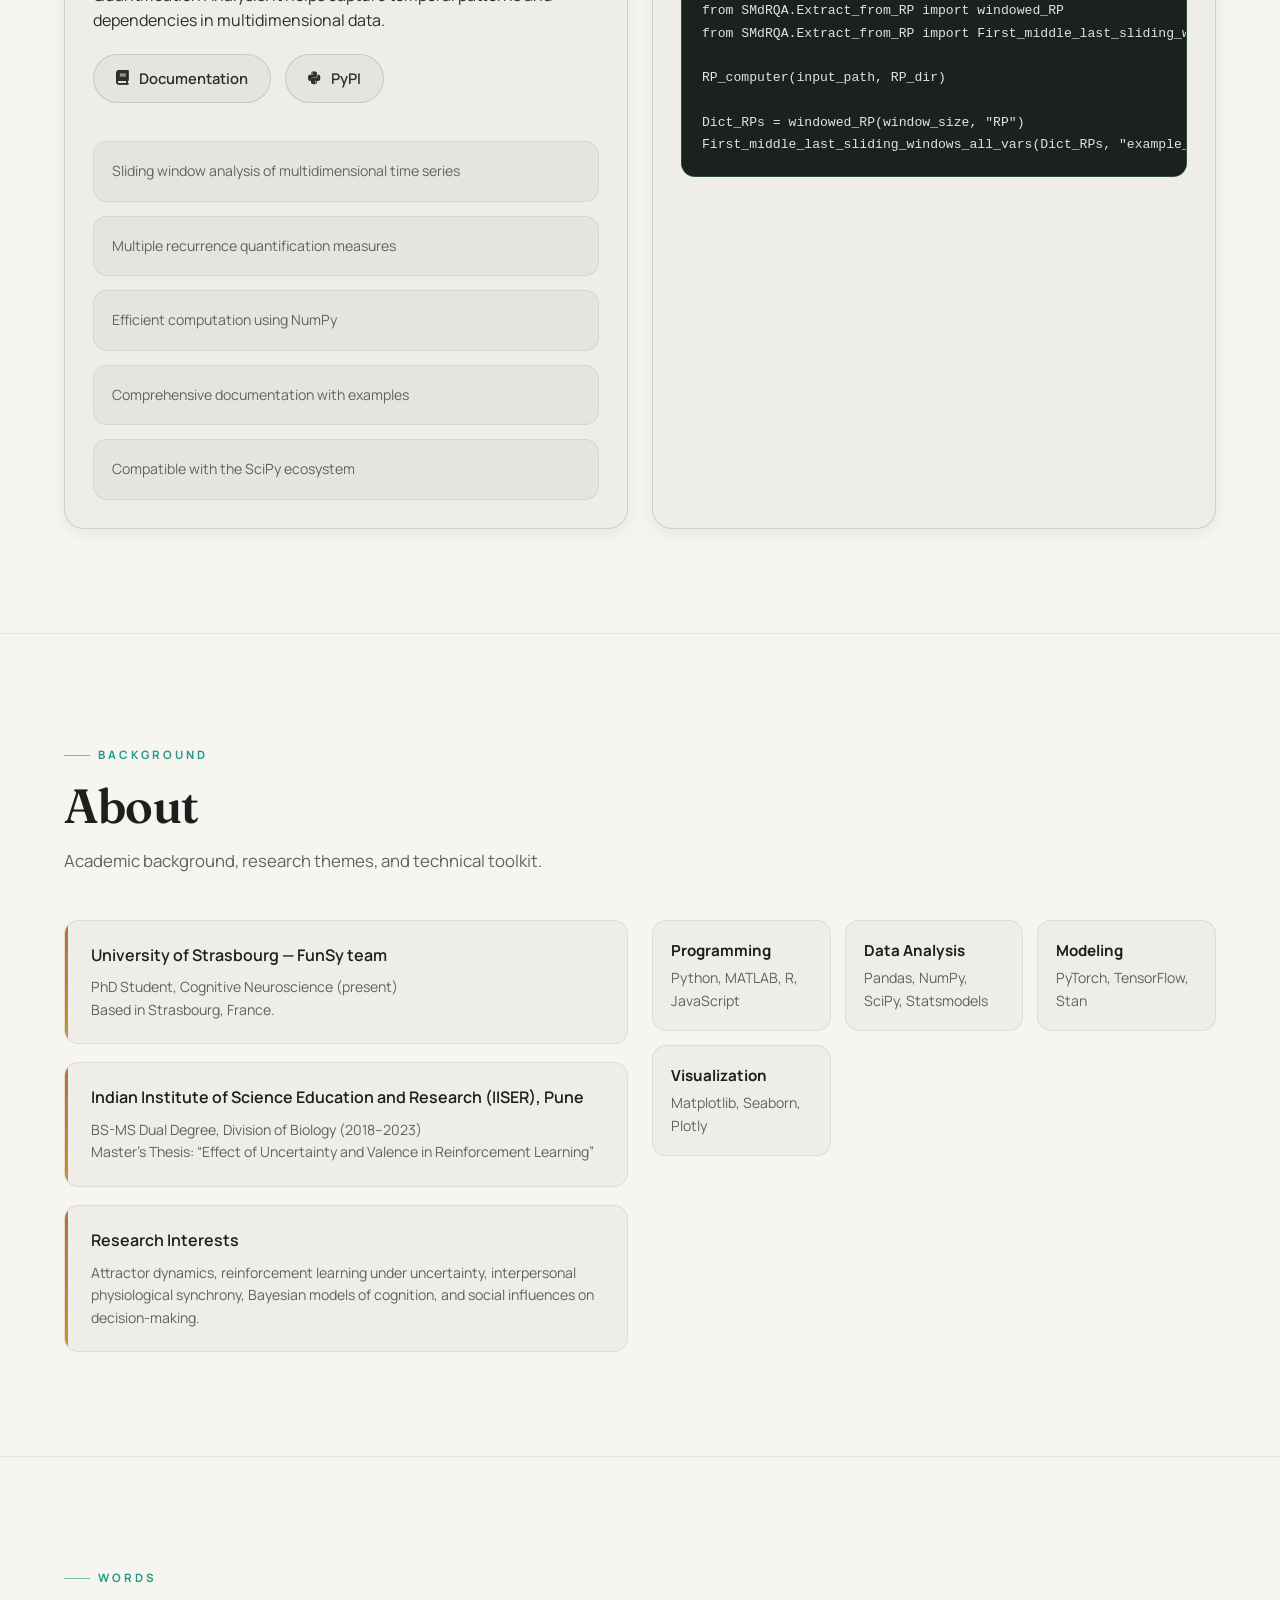
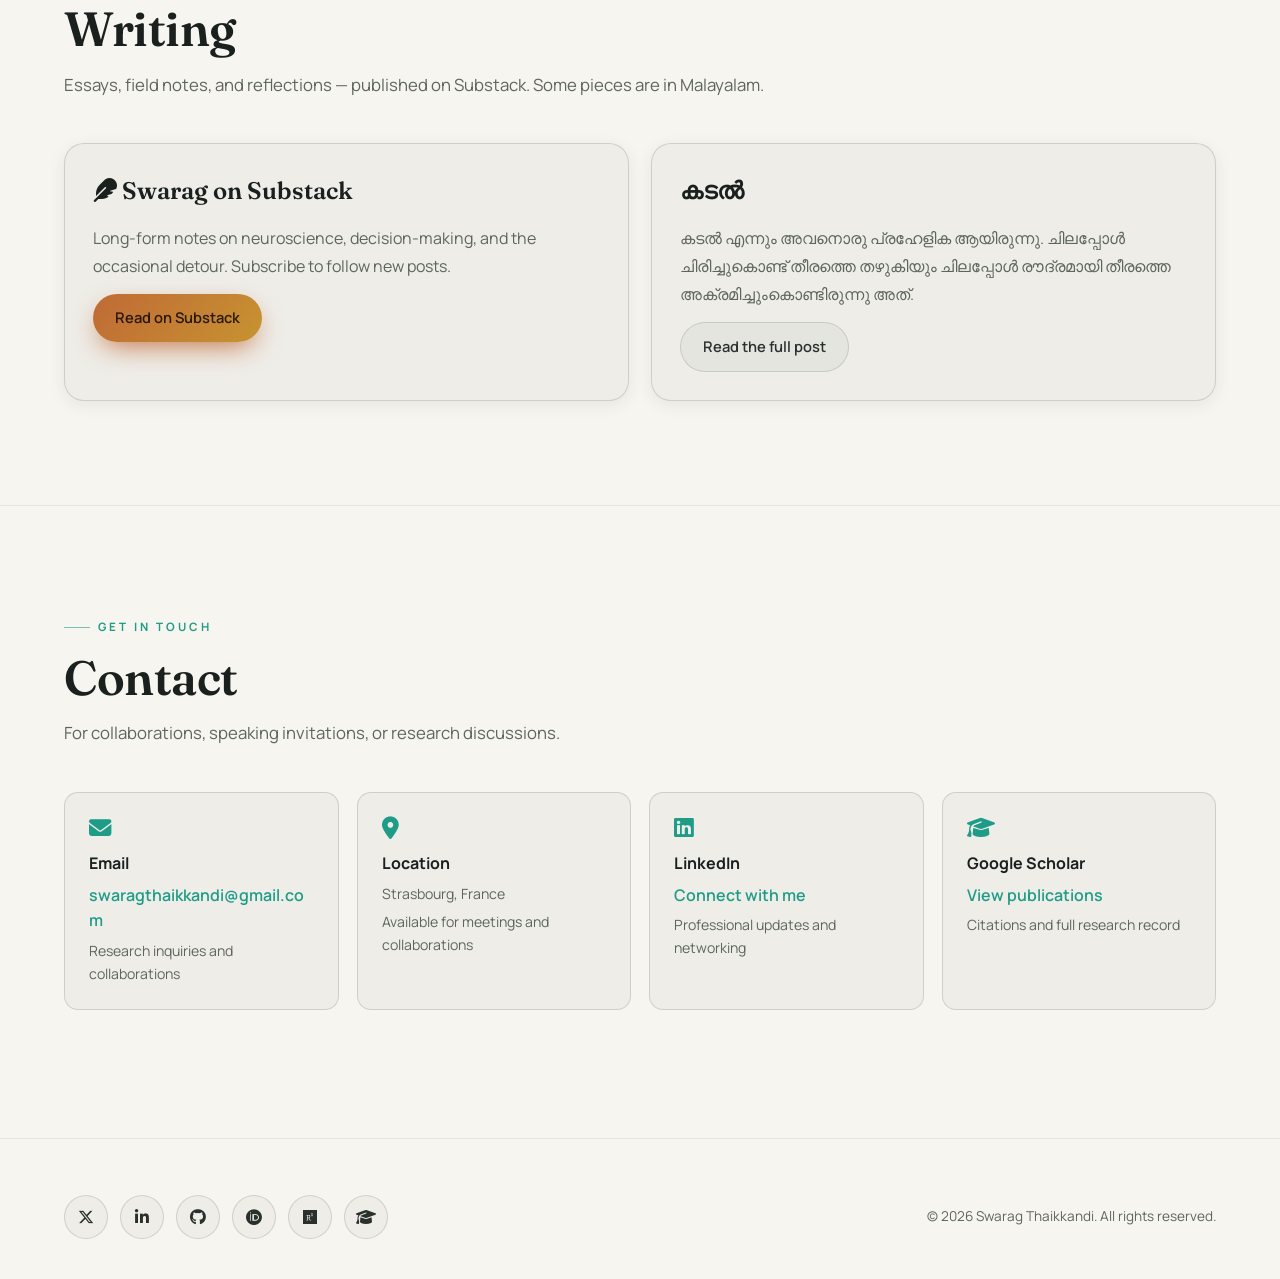
==== commit 64d894e7: "Cache-bust CSS/JS with ?v=3 so browsers fetch latest Co-Authored-By: Claude Opus 4.8 <noreply@anthro" ====
--- a/index.html
+++ b/index.html
@@ -21,7 +21,7 @@
   <link rel="preconnect" href="https://fonts.gstatic.com" crossorigin>
   <link rel="stylesheet" href="https://cdnjs.cloudflare.com/ajax/libs/font-awesome/6.5.1/css/all.min.css">
   <link href="https://fonts.googleapis.com/css2?family=Fraunces:opsz,wght@9..144,500;9..144,600;9..144,700&family=Manrope:wght@300;400;500;600;700&family=Noto+Serif+Malayalam:wght@400;600&display=swap" rel="stylesheet">
-  <link rel="stylesheet" href="assets/css/site.css">
+  <link rel="stylesheet" href="assets/css/site.css?v=3">
   <script>
     (function () {
       try {
@@ -352,6 +352,6 @@
 
   <button class="to-top" type="button" aria-label="Back to top"><i class="fas fa-arrow-up" aria-hidden="true"></i></button>
 
-  <script src="assets/js/site.js"></script>
+  <script src="assets/js/site.js?v=3"></script>
 </body>
 </html>
--- a/assets/css/site.css
+++ b/assets/css/site.css
@@ -927,11 +927,11 @@
   pointer-events: none;
 }
 
-/* drifting node/diffusion field */
+/* brain dynamics field */
 .hero-canvas {
   width: 100%;
   height: 100%;
-  opacity: 0.6;
+  opacity: 0.82;
 }
 
 /* soft light that follows the cursor — the page "looks back" */
